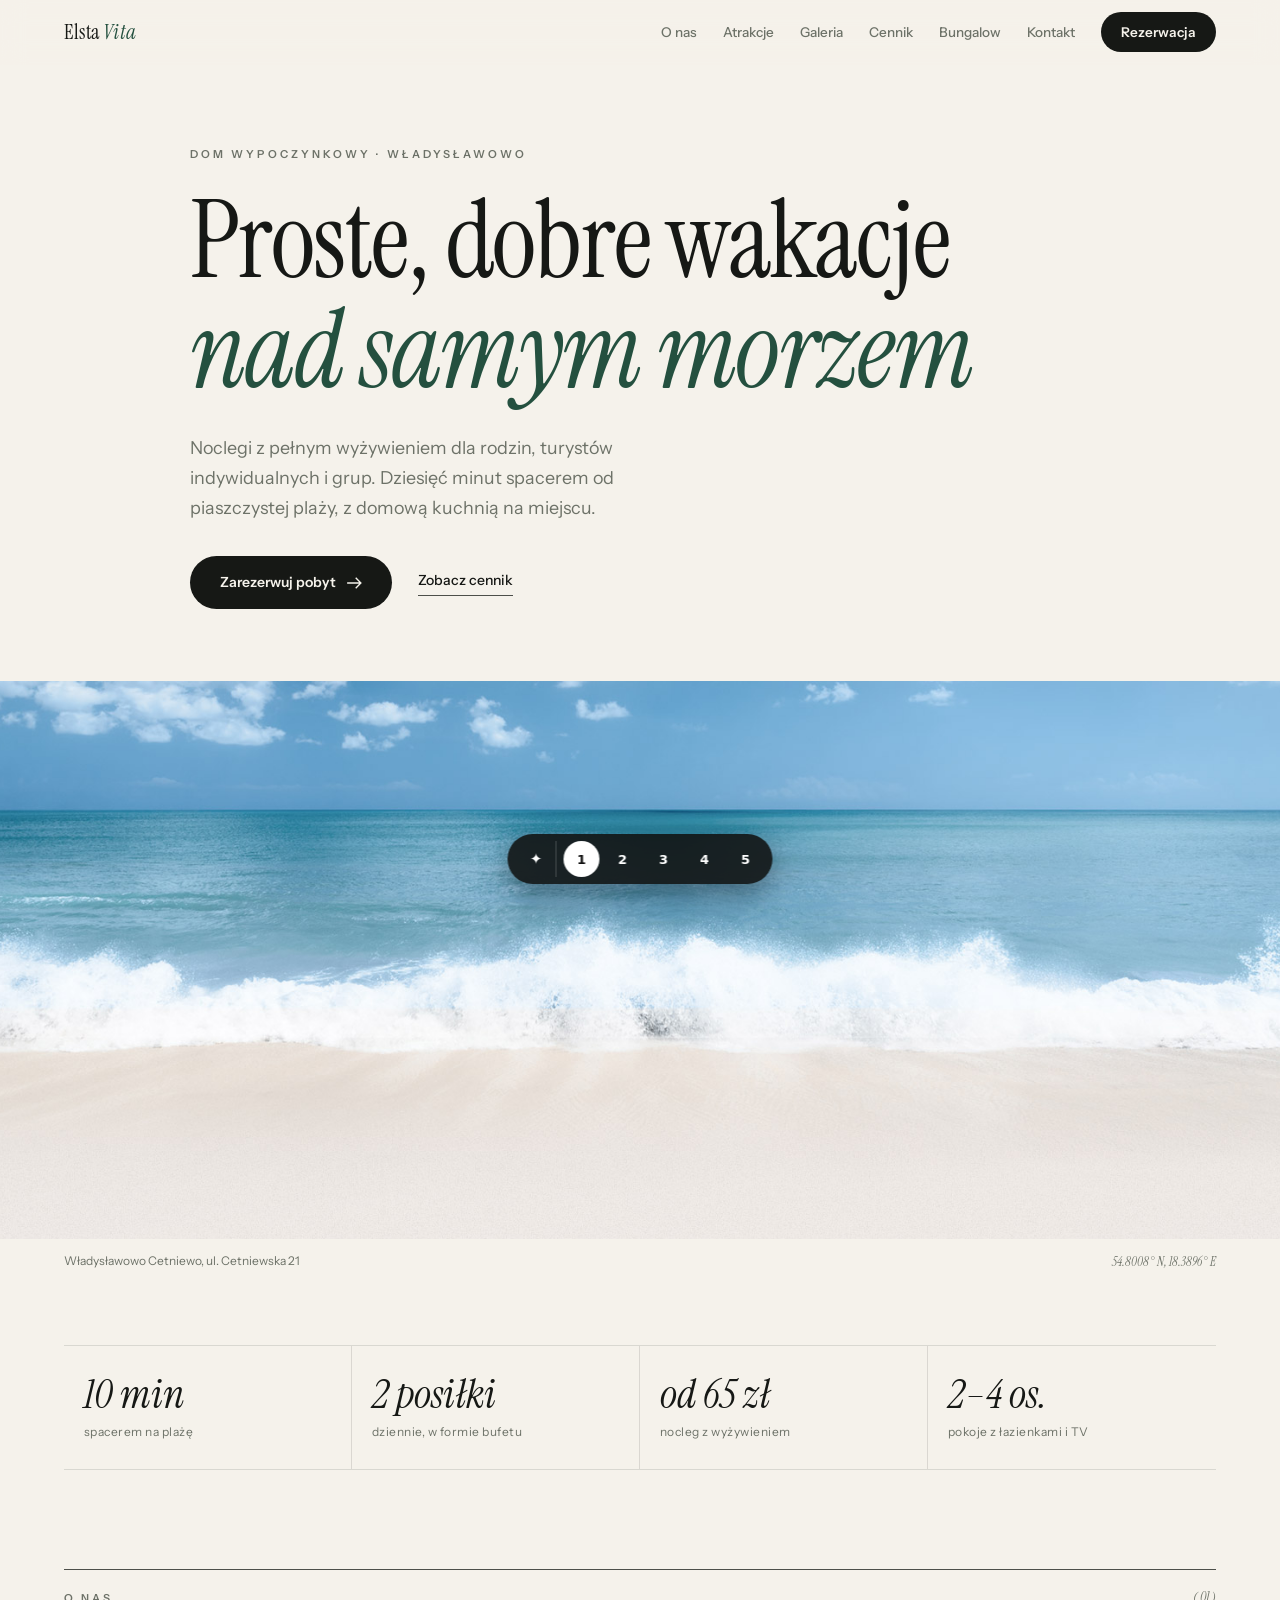
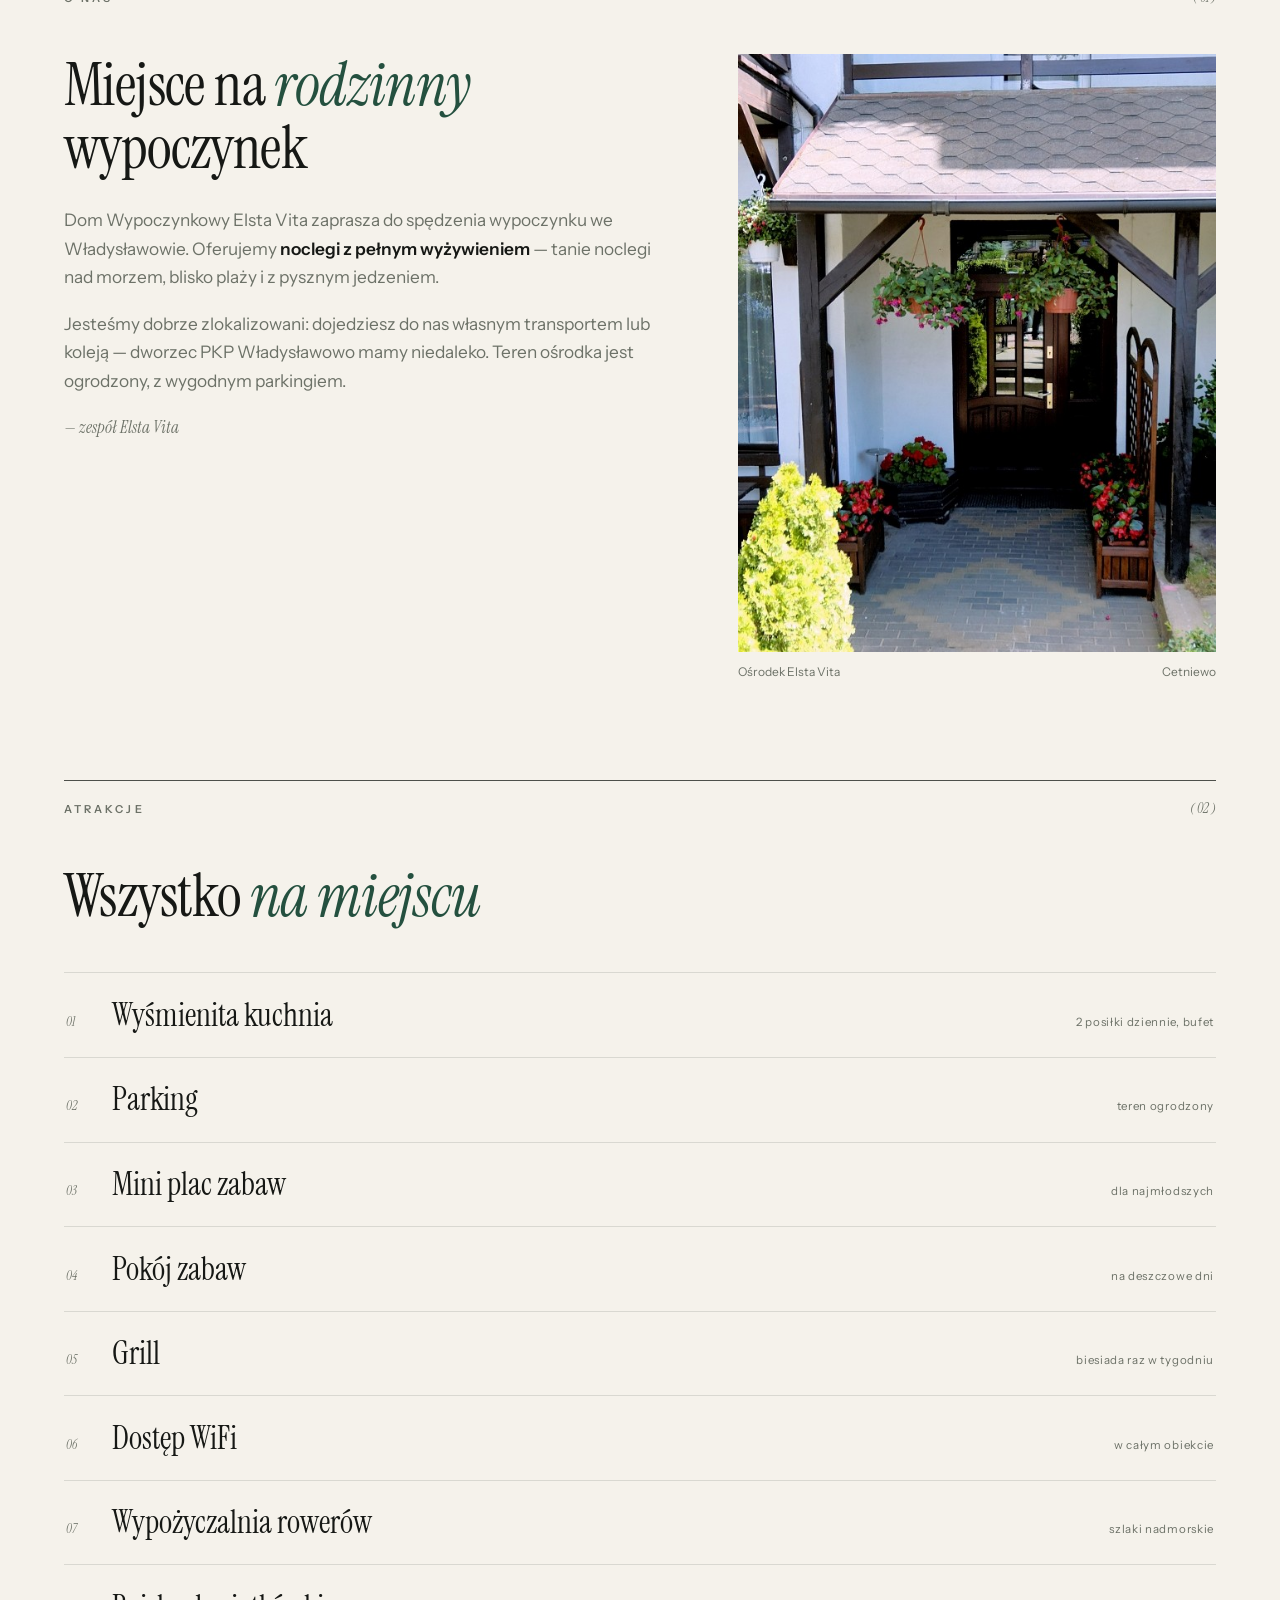
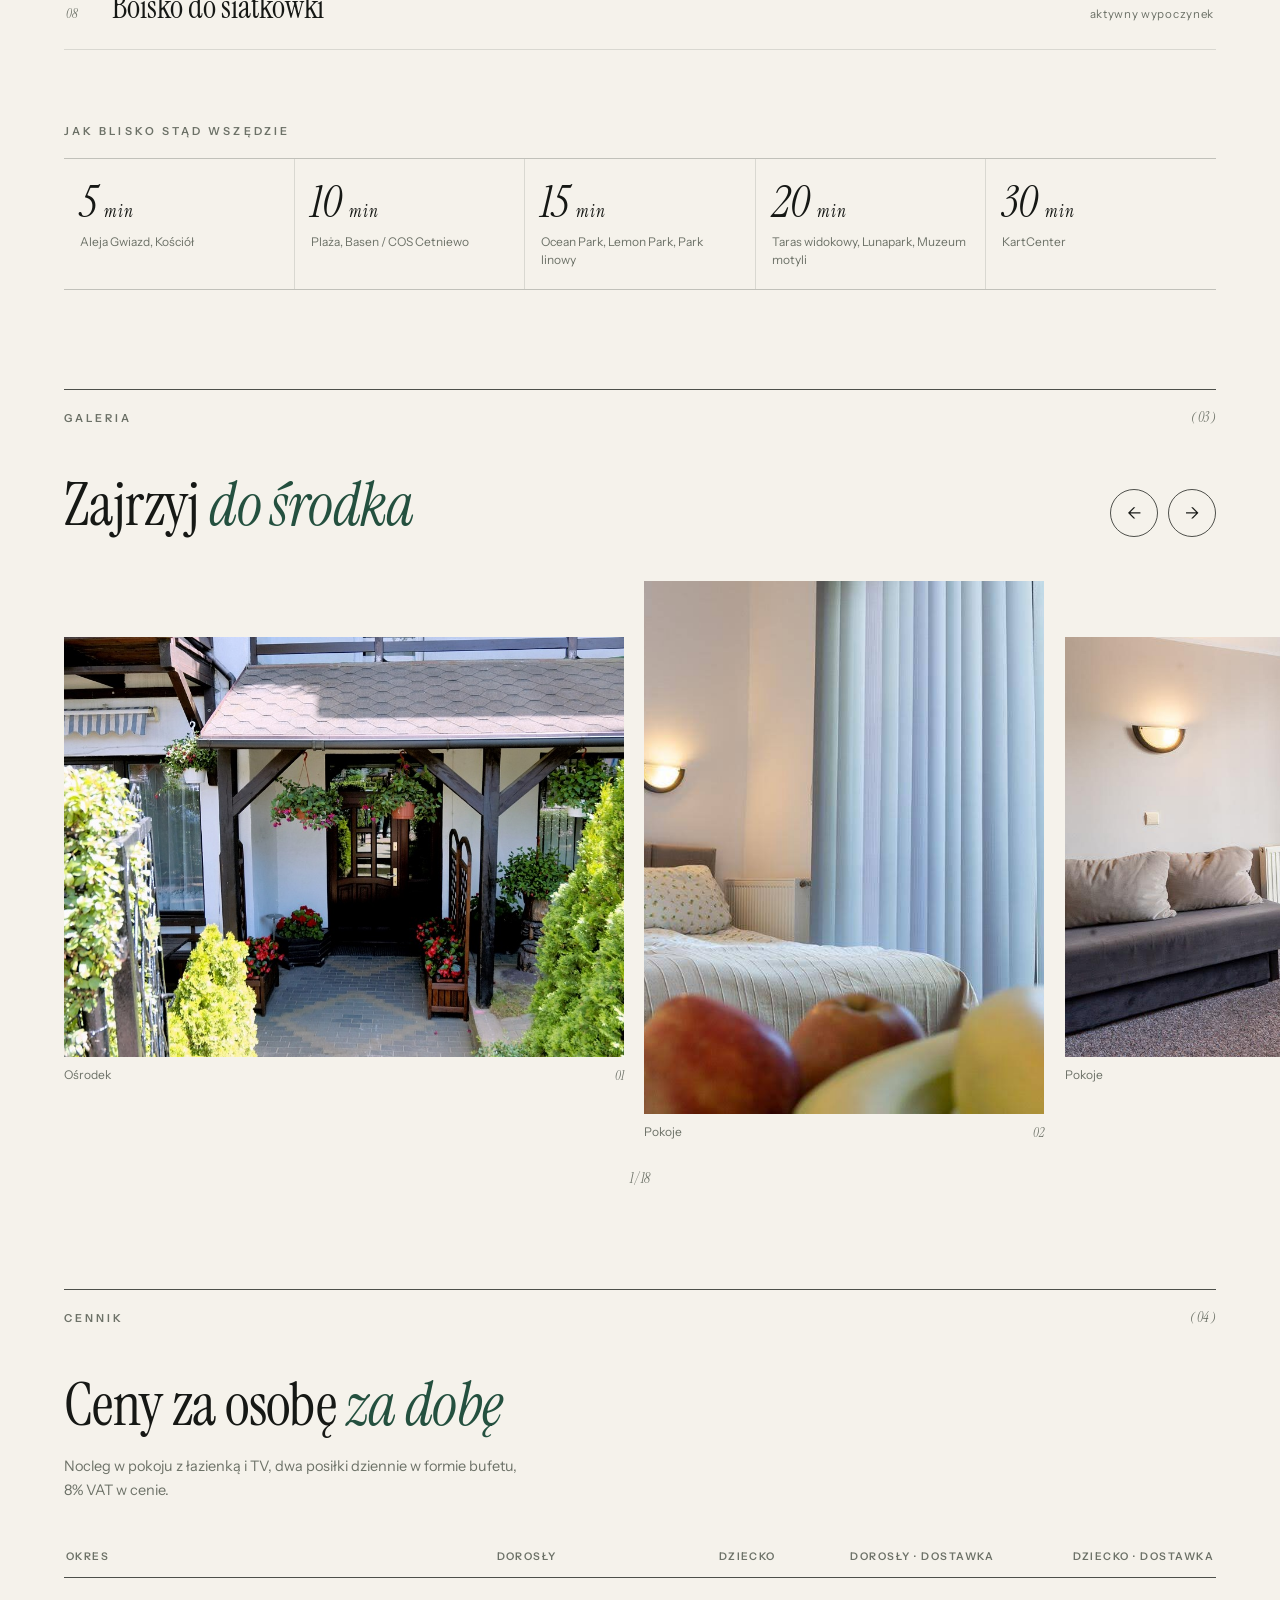
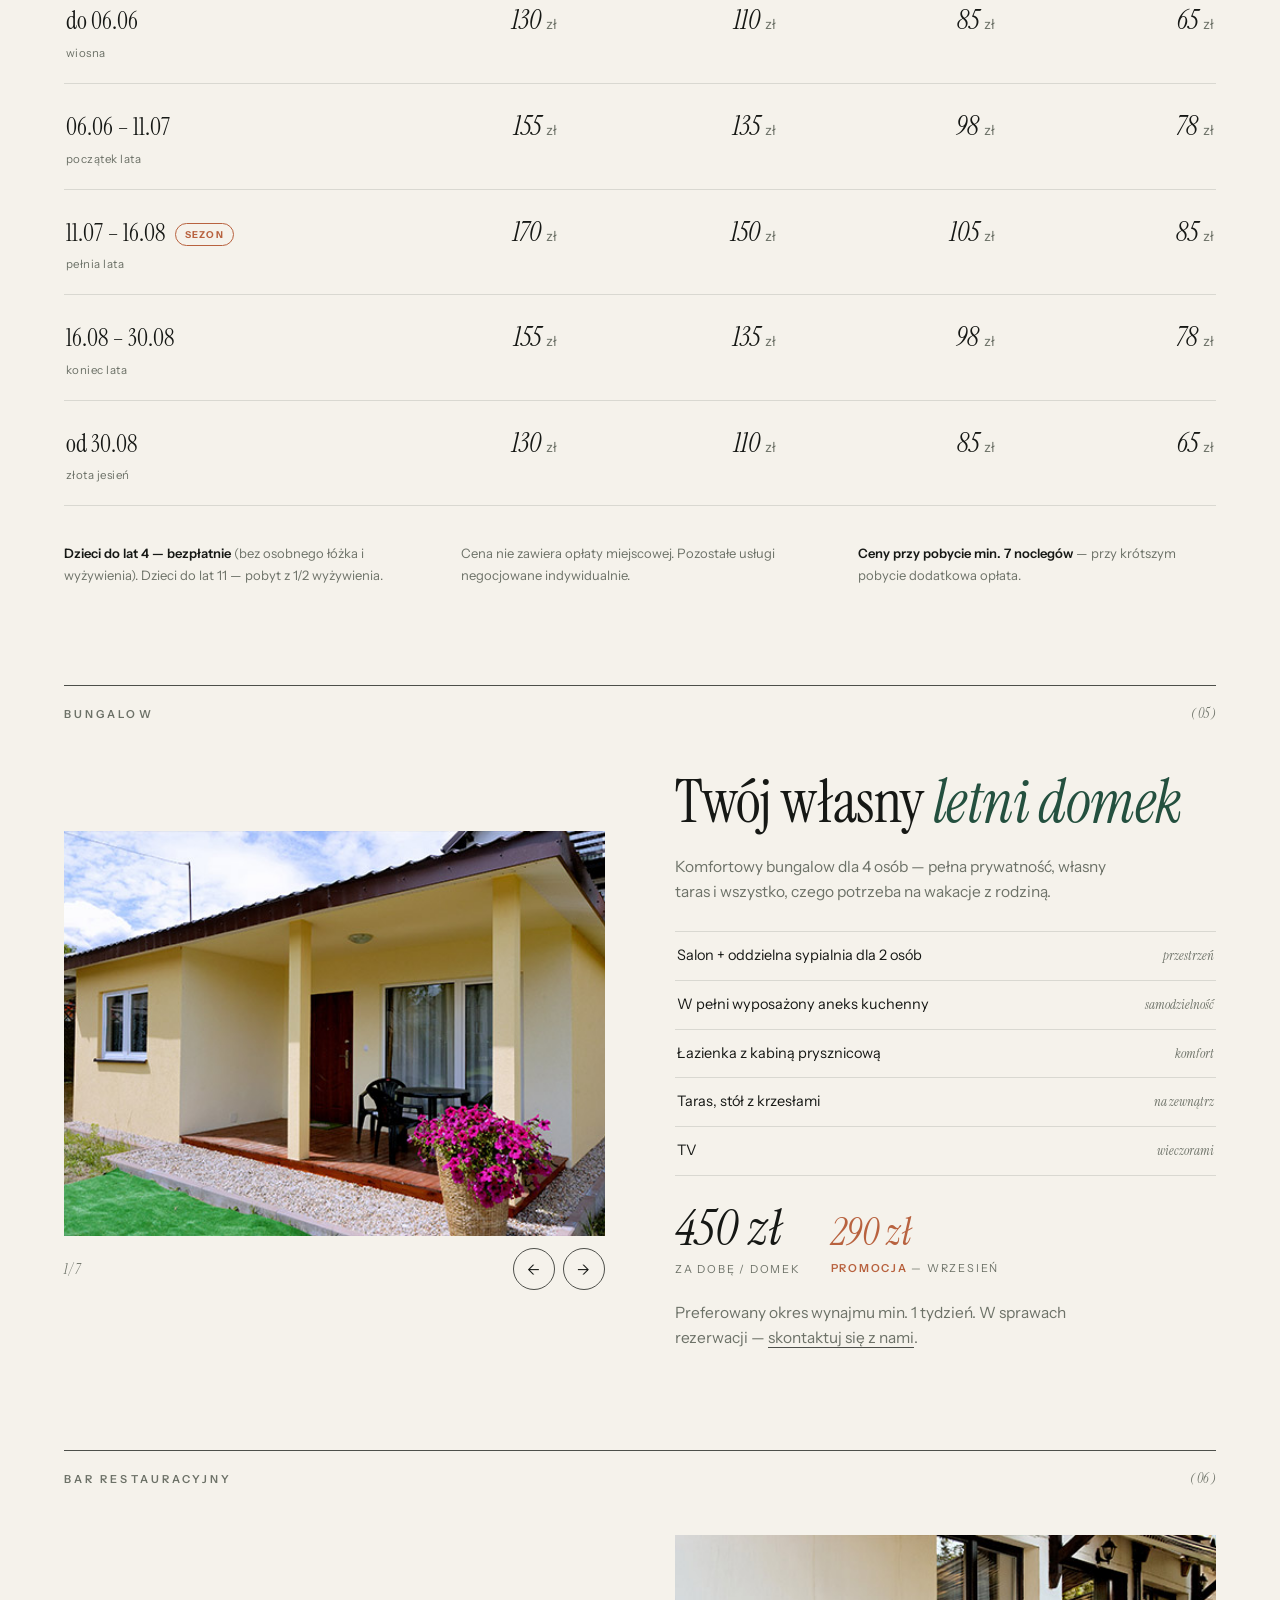
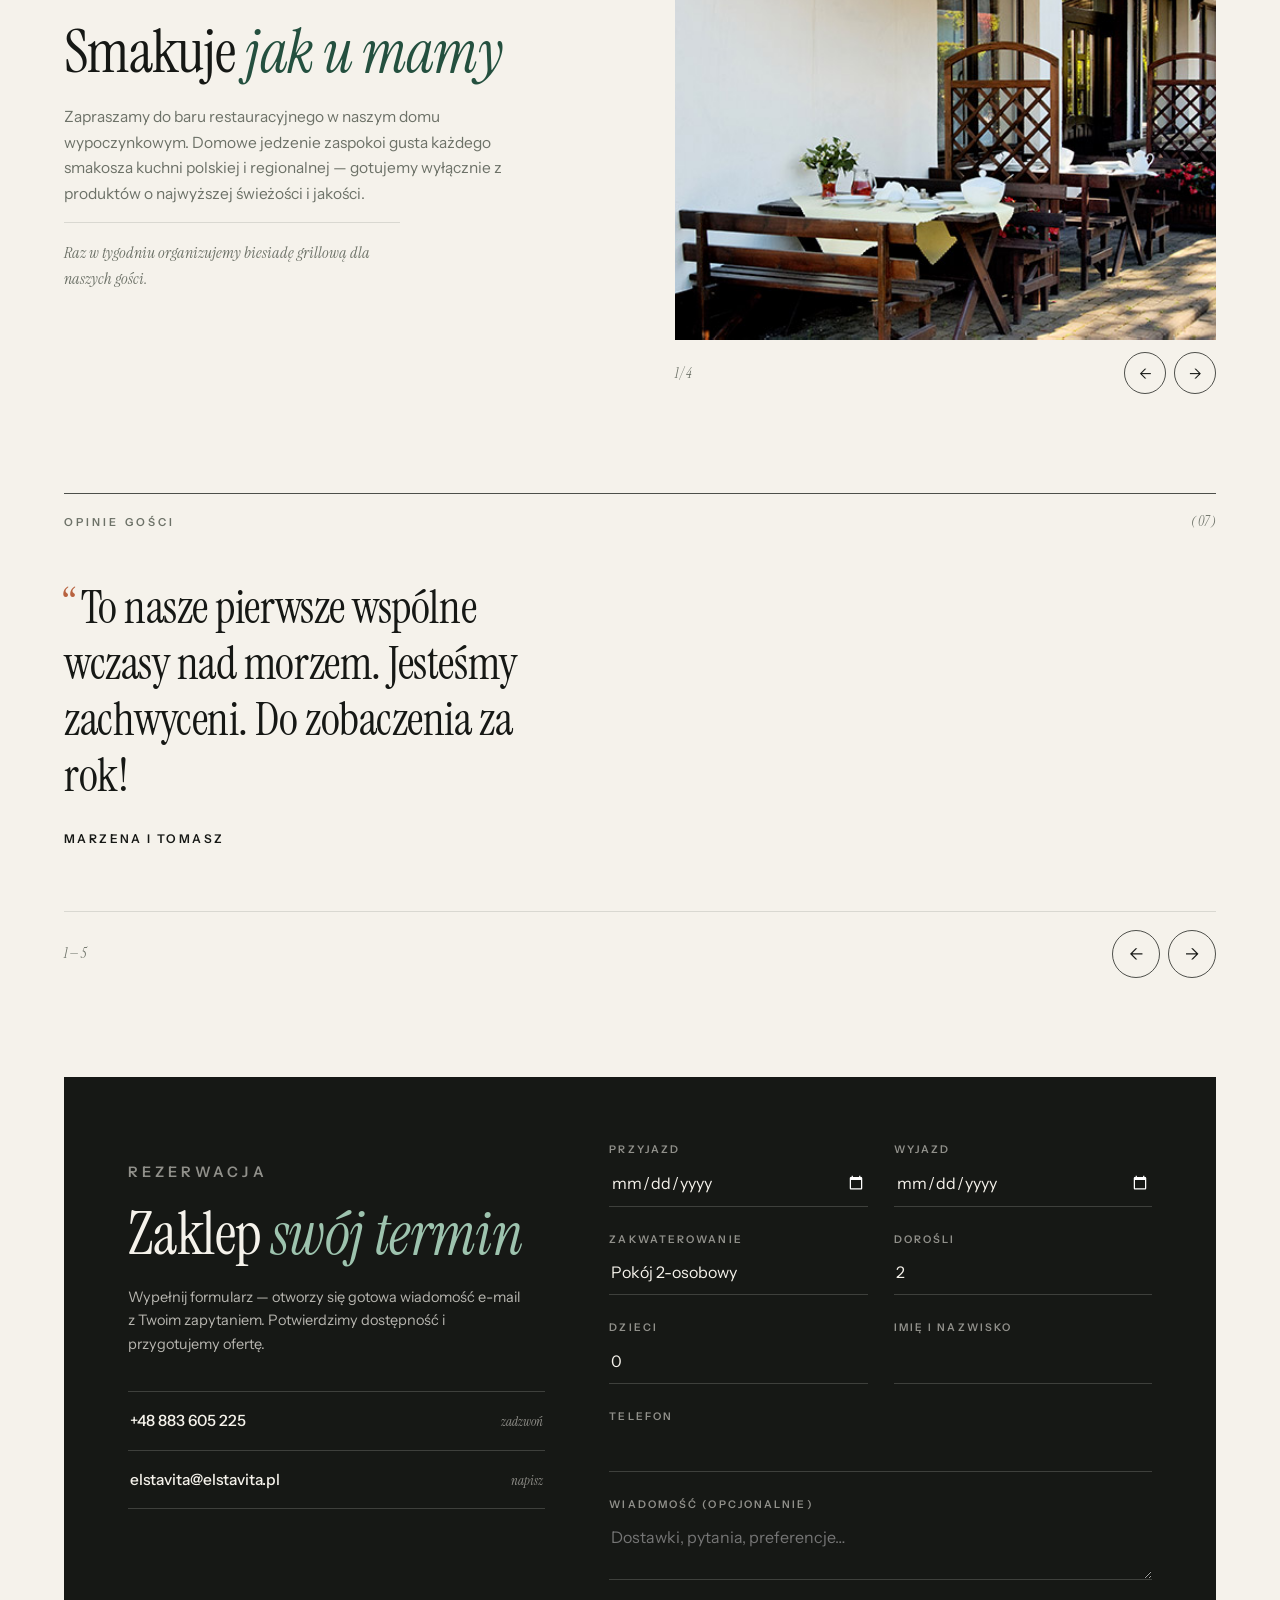
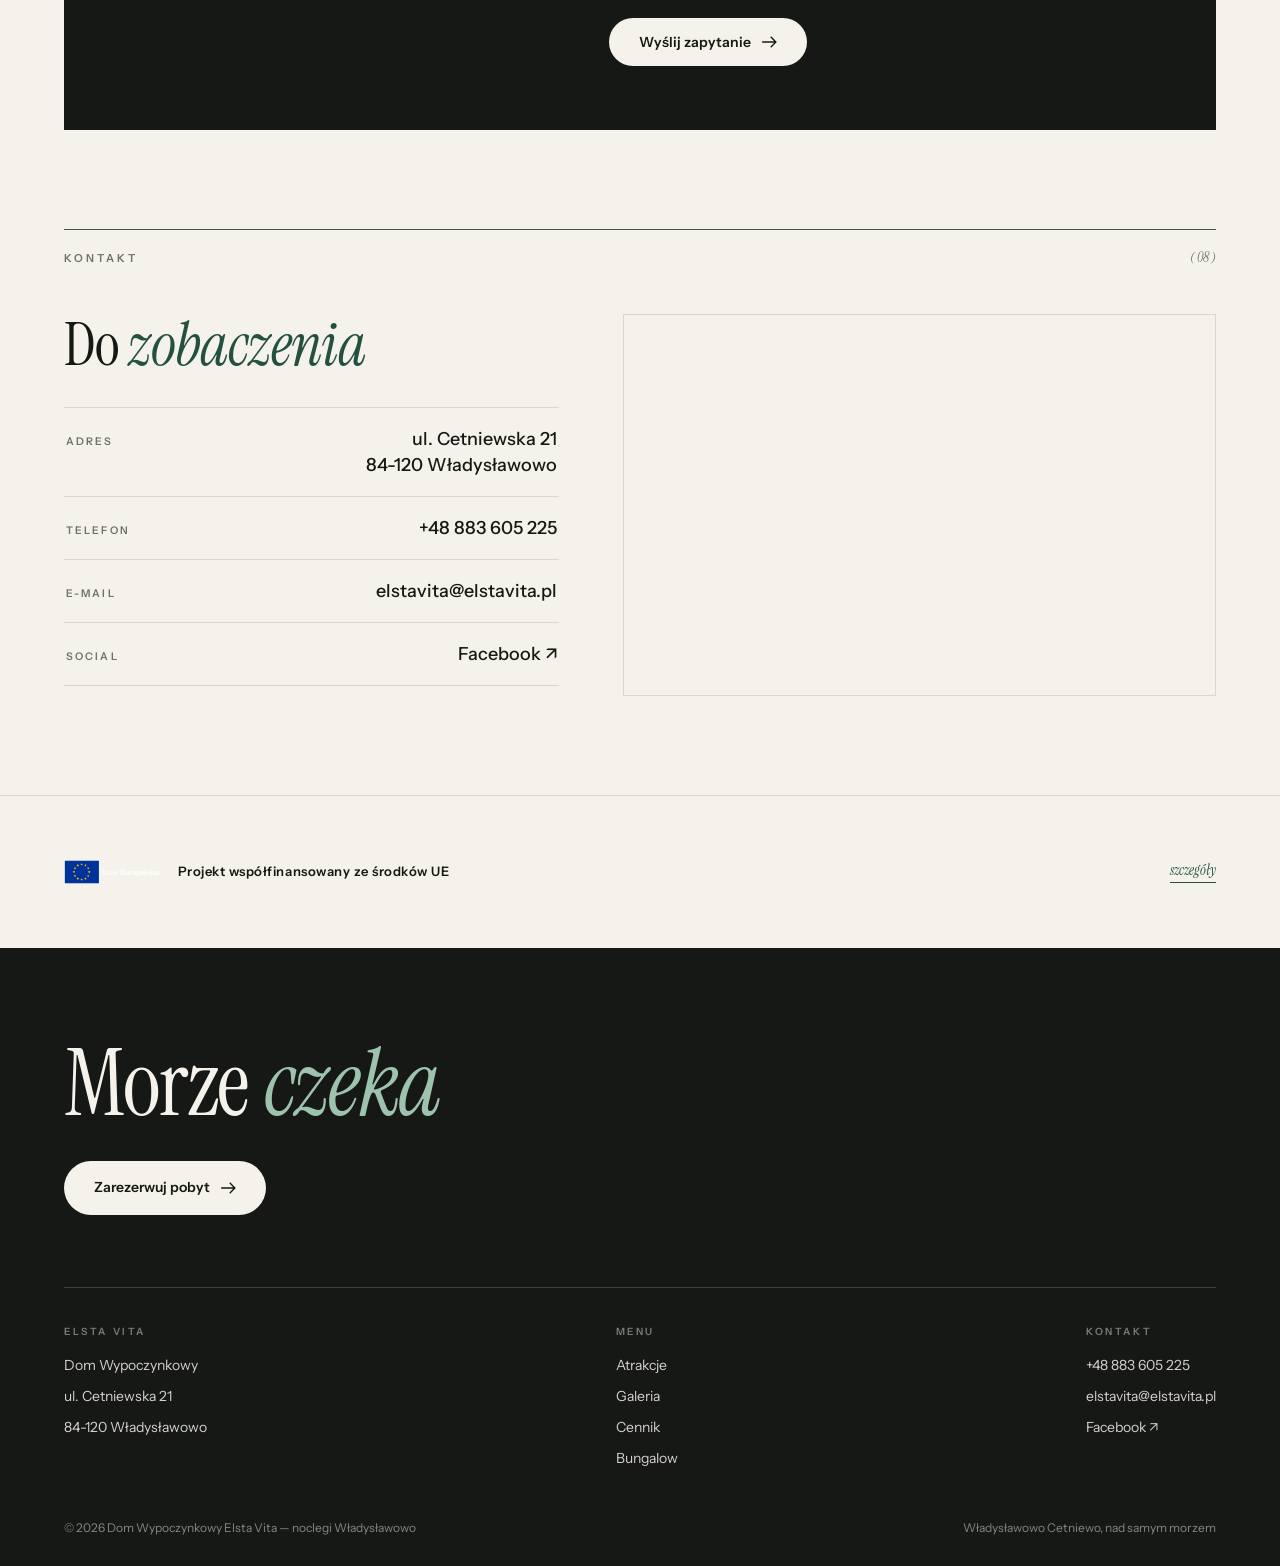
==== w1.html @ e7d68ec0 "5 wersji designu do wyboru dla klienta + strona wyboru + przelacznik wersji Co-Authored-By: Claude F" ====
<!doctype html>
<html lang="pl">
<head>
  <meta charset="UTF-8">
  <meta name="viewport" content="width=device-width, initial-scale=1.0">
  <title>Elsta Vita — Dom Wypoczynkowy | Noclegi Władysławowo</title>
  <meta name="description" content="Dom Wypoczynkowy Elsta Vita we Władysławowie. Noclegi z pełnym wyżywieniem nad morzem — 10 minut od plaży, domowa kuchnia, wczasy rodzinne.">
  <meta property="og:title" content="Elsta Vita — Dom Wypoczynkowy | Władysławowo">
  <meta property="og:description" content="Noclegi z pełnym wyżywieniem nad samym morzem. Władysławowo, ul. Cetniewska 21.">
  <meta property="og:type" content="website">
  <link rel="icon" type="image/png" href="images/misc/logo.png">
  <link rel="preconnect" href="https://fonts.googleapis.com">
  <link rel="preconnect" href="https://fonts.gstatic.com" crossorigin>
  <link href="https://fonts.googleapis.com/css2?family=Instrument+Sans:wght@400;500;600&family=Instrument+Serif:ital@0;1&display=swap" rel="stylesheet">
  <link rel="stylesheet" href="assets/css/style.css">
</head>
<body>

  <!-- Header -->
  <header id="site-header">
    <div class="wrap bar">
      <a href="#start" class="logo">Elsta <em>Vita</em></a>
      <nav>
        <a href="#onas">O nas</a>
        <a href="#atrakcje">Atrakcje</a>
        <a href="#galeria">Galeria</a>
        <a href="#cennik">Cennik</a>
        <a href="#bungalow">Bungalow</a>
        <a href="#kontakt">Kontakt</a>
        <a href="#rezerwacja" class="cta">Rezerwacja</a>
      </nav>
      <button id="burger" aria-label="Menu"><i></i><i></i></button>
    </div>
  </header>

  <!-- Menu mobilne -->
  <div id="mobile-menu">
    <a href="#onas">O nas <span>01</span></a>
    <a href="#atrakcje">Atrakcje <span>02</span></a>
    <a href="#galeria">Galeria <span>03</span></a>
    <a href="#cennik">Cennik <span>04</span></a>
    <a href="#bungalow">Bungalow <span>05</span></a>
    <a href="#opinie">Opinie <span>06</span></a>
    <a href="#rezerwacja">Rezerwacja <span>07</span></a>
    <a href="#kontakt">Kontakt <span>08</span></a>
    <div class="mm-contact">
      <a href="tel:+48883605225">+48 883 605 225</a>
      <a href="mailto:elstavita@elstavita.pl">elstavita@elstavita.pl</a>
      <span>ul. Cetniewska 21, 84-120 Władysławowo</span>
    </div>
  </div>

  <!-- ============ START ============ -->
  <section id="start">
    <div class="wrap hero-text">
      <p class="eyebrow rv">Dom wypoczynkowy · Władysławowo</p>
      <h1 class="t-display rv">Proste, dobre wakacje <em>nad samym morzem</em></h1>
      <p class="hero-lede rv">Noclegi z pełnym wyżywieniem dla rodzin, turystów indywidualnych i grup. Dziesięć minut spacerem od piaszczystej plaży, z domową kuchnią na miejscu.</p>
      <div class="hero-links rv">
        <a href="#rezerwacja" class="btn-pill">Zarezerwuj pobyt
          <svg width="16" height="12" viewBox="0 0 18 14" fill="none" stroke="currentColor" stroke-width="1.6"><path d="M1 7h15M11 1l6 6-6 6"/></svg>
        </a>
        <a href="#cennik" class="link-under">Zobacz cennik</a>
      </div>
    </div>

    <div class="hero-media">
      <div class="ph"><img src="images/misc/background.jpg" alt="Plaża we Władysławowie" fetchpriority="high"></div>
      <div class="wrap caption" style="padding-inline: 0;">
        <span>Władysławowo Cetniewo, ul. Cetniewska 21</span>
        <i>54.8008° N, 18.3896° E</i>
      </div>
    </div>

    <div class="wrap">
      <div class="facts rv">
        <div><b>10 min</b><span>spacerem na plażę</span></div>
        <div><b>2 posiłki</b><span>dziennie, w formie bufetu</span></div>
        <div><b>od 65 zł</b><span>nocleg z wyżywieniem</span></div>
        <div><b>2–4 os.</b><span>pokoje z łazienkami i TV</span></div>
      </div>
    </div>
  </section>

  <!-- ============ O NAS ============ -->
  <section id="onas">
    <div class="wrap">
      <div class="sec-head rv"><span class="eyebrow">O nas</span><span class="no">( 01 )</span></div>
      <div class="grid">
        <div>
          <h2 class="t-section rv">Miejsce na <em>rodzinny</em> wypoczynek</h2>
          <div class="copy rv">
            <p>Dom Wypoczynkowy Elsta Vita zaprasza do spędzenia wypoczynku we Władysławowie. Oferujemy <b>noclegi z pełnym wyżywieniem</b> — tanie noclegi nad morzem, blisko plaży i z pysznym jedzeniem.</p>
            <p>Jesteśmy dobrze zlokalizowani: dojedziesz do nas własnym transportem lub koleją — dworzec PKP Władysławowo mamy niedaleko. Teren ośrodka jest ogrodzony, z wygodnym parkingiem.</p>
            <p class="sig">— zespół Elsta Vita</p>
          </div>
        </div>
        <div class="rv">
          <div class="ph"><img src="images/gallery/DSC_5331_DxO-1280x720.jpg" alt="Dom Wypoczynkowy Elsta Vita — budynek i teren" loading="lazy"></div>
          <div class="ph-cap"><span>Ośrodek Elsta Vita</span><span>Cetniewo</span></div>
        </div>
      </div>
    </div>
  </section>

  <!-- ============ ATRAKCJE ============ -->
  <section id="atrakcje">
    <div class="wrap">
      <div class="sec-head rv"><span class="eyebrow">Atrakcje</span><span class="no">( 02 )</span></div>
      <h2 class="t-section rv" style="margin-bottom: clamp(28px, 5vh, 44px);">Wszystko <em>na miejscu</em></h2>

      <div class="am-list rv">
        <div class="am-row"><span class="idx">01</span><span class="nm">Wyśmienita kuchnia</span><span class="tag">2 posiłki dziennie, bufet</span></div>
        <div class="am-row"><span class="idx">02</span><span class="nm">Parking</span><span class="tag">teren ogrodzony</span></div>
        <div class="am-row"><span class="idx">03</span><span class="nm">Mini plac zabaw</span><span class="tag">dla najmłodszych</span></div>
        <div class="am-row"><span class="idx">04</span><span class="nm">Pokój zabaw</span><span class="tag">na deszczowe dni</span></div>
        <div class="am-row"><span class="idx">05</span><span class="nm">Grill</span><span class="tag">biesiada raz w tygodniu</span></div>
        <div class="am-row"><span class="idx">06</span><span class="nm">Dostęp WiFi</span><span class="tag">w całym obiekcie</span></div>
        <div class="am-row"><span class="idx">07</span><span class="nm">Wypożyczalnia rowerów</span><span class="tag">szlaki nadmorskie</span></div>
        <div class="am-row"><span class="idx">08</span><span class="nm">Boisko do siatkówki</span><span class="tag">aktywny wypoczynek</span></div>
      </div>

      <p class="atuty-head rv">Jak blisko stąd wszędzie</p>
      <div class="atuty rv">
        <div><b>5 <i>min</i></b><span>Aleja Gwiazd, Kościół</span></div>
        <div><b>10 <i>min</i></b><span>Plaża, Basen / COS Cetniewo</span></div>
        <div><b>15 <i>min</i></b><span>Ocean Park, Lemon Park, Park linowy</span></div>
        <div><b>20 <i>min</i></b><span>Taras widokowy, Lunapark, Muzeum motyli</span></div>
        <div><b>30 <i>min</i></b><span>KartCenter</span></div>
      </div>
    </div>
  </section>

  <!-- ============ GALERIA ============ -->
  <section id="galeria">
    <div class="wrap">
      <div class="sec-head rv"><span class="eyebrow">Galeria</span><span class="no">( 03 )</span></div>
      <div class="g-top rv">
        <h2 class="t-section">Zajrzyj <em>do środka</em></h2>
        <div class="g-arrows">
          <button class="g-prev" aria-label="Poprzednie zdjęcia">←</button>
          <button class="g-next" aria-label="Następne zdjęcia">→</button>
        </div>
      </div>
    </div>

    <div class="g-strip rv">
      <button class="g-item" data-title="Dom Wczasowy Elsta Vita" data-desc="Teren pensjonatu jest ogrodzony z możliwością dogodnego zaparkowania samochodu.">
        <span class="ph"><img src="images/gallery/DSC_5331_DxO-1280x720.jpg" alt="Dom Wczasowy Elsta Vita" loading="lazy"></span>
        <span class="g-cap"><span>Ośrodek</span><i>01</i></span>
      </button>
      <button class="g-item portrait" data-title="Pokoje" data-desc="Pokoje 2, 3 i 4-osobowe z możliwością dostawek. Każdy z łazienką i kabiną prysznicową. TV bezpłatnie.">
        <span class="ph"><img src="images/gallery/109-5-1224x720.jpg" alt="Pokój" loading="lazy"></span>
        <span class="g-cap"><span>Pokoje</span><i>02</i></span>
      </button>
      <button class="g-item" data-title="Pokoje" data-desc="Pokoje 2, 3 i 4-osobowe z możliwością dostawek.">
        <span class="ph"><img src="images/gallery/Wladek1-47-1224x720.jpg" alt="Pokój" loading="lazy"></span>
        <span class="g-cap"><span>Pokoje</span><i>03</i></span>
      </button>
      <button class="g-item portrait" data-title="Pokój na poddaszu" data-desc="Klimatyczne pokoje na poddaszu z pełnym wyposażeniem.">
        <span class="ph"><img src="images/gallery/210-4-1224x720.jpg" alt="Pokój na poddaszu" loading="lazy"></span>
        <span class="g-cap"><span>Poddasze</span><i>04</i></span>
      </button>
      <button class="g-item" data-title="Pokój na poddaszu" data-desc="Każdy pokój wyposażony w łazienkę z kabiną prysznicową.">
        <span class="ph"><img src="images/gallery/302-3-1280x720.jpg" alt="Pokój na poddaszu" loading="lazy"></span>
        <span class="g-cap"><span>Poddasze</span><i>05</i></span>
      </button>
      <button class="g-item portrait" data-title="Pokoje" data-desc="Pokoje 2 i 3-osobowe z możliwością dostawek.">
        <span class="ph"><img src="images/gallery/101-1-1269x720.jpg" alt="Pokój" loading="lazy"></span>
        <span class="g-cap"><span>Pokoje</span><i>06</i></span>
      </button>
      <button class="g-item" data-title="Pokoje" data-desc="TV dla gości bezpłatnie.">
        <span class="ph"><img src="images/gallery/113-2-1224x720.jpg" alt="Pokój" loading="lazy"></span>
        <span class="g-cap"><span>Pokoje</span><i>07</i></span>
      </button>
      <button class="g-item" data-title="Pokoje" data-desc="Pokoje z możliwością dostawek.">
        <span class="ph"><img src="images/gallery/213-3-1224x720.jpg" alt="Pokój" loading="lazy"></span>
        <span class="g-cap"><span>Pokoje</span><i>08</i></span>
      </button>
      <button class="g-item portrait" data-title="Pokoje" data-desc="">
        <span class="ph"><img src="images/gallery/106-6-1224x720.jpg" alt="Pokój" loading="lazy"></span>
        <span class="g-cap"><span>Pokoje</span><i>09</i></span>
      </button>
      <button class="g-item" data-title="Pokoje" data-desc="Każdy pokój z łazienką.">
        <span class="ph"><img src="images/gallery/106-7-1224x720.jpg" alt="Pokój" loading="lazy"></span>
        <span class="g-cap"><span>Pokoje</span><i>10</i></span>
      </button>
      <button class="g-item" data-title="Pokoje" data-desc="Pokoje 2, 3 i 4-osobowe.">
        <span class="ph"><img src="images/gallery/104-3-1224x720.jpg" alt="Pokój" loading="lazy"></span>
        <span class="g-cap"><span>Pokoje</span><i>11</i></span>
      </button>
      <button class="g-item" data-title="Jadalnia" data-desc="Dwa posiłki dziennie w formie bufetu.">
        <span class="ph"><img src="images/gallery/Jad-5-1224x720.jpg" alt="Jadalnia" loading="lazy"></span>
        <span class="g-cap"><span>Jadalnia</span><i>12</i></span>
      </button>
      <button class="g-item portrait" data-title="Łazienki" data-desc="Każdy pokój wyposażony jest w łazienkę z kabiną prysznicową.">
        <span class="ph"><img src="images/gallery/107-4-816x720.jpg" alt="Łazienka" loading="lazy"></span>
        <span class="g-cap"><span>Łazienki</span><i>13</i></span>
      </button>
      <button class="g-item" data-title="Dom wypoczynkowy Elsta Vita" data-desc="Najlepsze miejsce na nocleg we Władysławowie.">
        <span class="ph"><img src="images/gallery/DSC_5262_DxO-1280x720.jpg" alt="Elsta Vita" loading="lazy"></span>
        <span class="g-cap"><span>Ośrodek</span><i>14</i></span>
      </button>
      <button class="g-item" data-title="Plac zabaw" data-desc="Mini plac zabaw dla dzieci na terenie ośrodka.">
        <span class="ph"><img src="images/gallery/DSC_5334_DxO-1280x720.jpg" alt="Plac zabaw" loading="lazy"></span>
        <span class="g-cap"><span>Dla dzieci</span><i>15</i></span>
      </button>
      <button class="g-item" data-title="Bawialnia" data-desc="Pomieszczenie pełne zabawek. W deszczowe dni organizujemy konkursy dla najmłodszych.">
        <span class="ph"><img src="images/gallery/DSC_5338_DxO-1280x720.jpg" alt="Bawialnia" loading="lazy"></span>
        <span class="g-cap"><span>Dla dzieci</span><i>16</i></span>
      </button>
      <button class="g-item" data-title="Sala gier" data-desc="Stół do ping ponga, piłkarzyki, dart.">
        <span class="ph"><img src="images/gallery/DSC_5343_DxO-1280x720.jpg" alt="Sala gier" loading="lazy"></span>
        <span class="g-cap"><span>Rozrywka</span><i>17</i></span>
      </button>
      <button class="g-item" data-title="Jadalnia" data-desc="">
        <span class="ph"><img src="images/gallery/Jad-3-1280x720.jpg" alt="Jadalnia" loading="lazy"></span>
        <span class="g-cap"><span>Jadalnia</span><i>18</i></span>
      </button>
    </div>
    <p class="g-count">1 / 18</p>
  </section>

  <!-- Lightbox -->
  <div id="lightbox">
    <button class="lb-close" aria-label="Zamknij">✕</button>
    <button class="lb-prev" aria-label="Poprzednie">←</button>
    <img src="" alt="">
    <div class="lb-cap"><h4></h4><p></p></div>
    <button class="lb-next" aria-label="Następne">→</button>
  </div>

  <!-- ============ CENNIK ============ -->
  <section id="cennik">
    <div class="wrap">
      <div class="sec-head rv"><span class="eyebrow">Cennik</span><span class="no">( 04 )</span></div>
      <h2 class="t-section rv" style="margin-bottom: 18px;">Ceny za osobę <em>za dobę</em></h2>
      <p class="c-intro rv">Nocleg w pokoju z łazienką i TV, dwa posiłki dziennie w formie bufetu, 8% VAT w cenie.</p>

      <div class="rv">
        <div class="p-legend">
          <div>Okres</div><div>Dorosły</div><div>Dziecko</div><div>Dorosły · dostawka</div><div>Dziecko · dostawka</div>
        </div>
        <div class="p-row">
          <div class="per">do 06.06<small>wiosna</small></div>
          <div class="val" data-l="Dorosły">130 <span>zł</span></div>
          <div class="val" data-l="Dziecko">110 <span>zł</span></div>
          <div class="val" data-l="Dorosły · dostawka">85 <span>zł</span></div>
          <div class="val" data-l="Dziecko · dostawka">65 <span>zł</span></div>
        </div>
        <div class="p-row">
          <div class="per">06.06 – 11.07<small>początek lata</small></div>
          <div class="val" data-l="Dorosły">155 <span>zł</span></div>
          <div class="val" data-l="Dziecko">135 <span>zł</span></div>
          <div class="val" data-l="Dorosły · dostawka">98 <span>zł</span></div>
          <div class="val" data-l="Dziecko · dostawka">78 <span>zł</span></div>
        </div>
        <div class="p-row">
          <div class="per">11.07 – 16.08<span class="hot">sezon</span><small>pełnia lata</small></div>
          <div class="val" data-l="Dorosły">170 <span>zł</span></div>
          <div class="val" data-l="Dziecko">150 <span>zł</span></div>
          <div class="val" data-l="Dorosły · dostawka">105 <span>zł</span></div>
          <div class="val" data-l="Dziecko · dostawka">85 <span>zł</span></div>
        </div>
        <div class="p-row">
          <div class="per">16.08 – 30.08<small>koniec lata</small></div>
          <div class="val" data-l="Dorosły">155 <span>zł</span></div>
          <div class="val" data-l="Dziecko">135 <span>zł</span></div>
          <div class="val" data-l="Dorosły · dostawka">98 <span>zł</span></div>
          <div class="val" data-l="Dziecko · dostawka">78 <span>zł</span></div>
        </div>
        <div class="p-row">
          <div class="per">od 30.08<small>złota jesień</small></div>
          <div class="val" data-l="Dorosły">130 <span>zł</span></div>
          <div class="val" data-l="Dziecko">110 <span>zł</span></div>
          <div class="val" data-l="Dorosły · dostawka">85 <span>zł</span></div>
          <div class="val" data-l="Dziecko · dostawka">65 <span>zł</span></div>
        </div>
      </div>

      <div class="p-notes rv">
        <div><b>Dzieci do lat 4 — bezpłatnie</b> (bez osobnego łóżka i wyżywienia). Dzieci do lat 11 — pobyt z 1/2 wyżywienia.</div>
        <div>Cena nie zawiera opłaty miejscowej. Pozostałe usługi negocjowane indywidualnie.</div>
        <div><b>Ceny przy pobycie min. 7 noclegów</b> — przy krótszym pobycie dodatkowa opłata.</div>
      </div>
    </div>
  </section>

  <!-- ============ BUNGALOW ============ -->
  <section id="bungalow">
    <div class="wrap">
      <div class="sec-head rv"><span class="eyebrow">Bungalow</span><span class="no">( 05 )</span></div>
      <div class="b-grid">
        <div class="slider rv">
          <div class="frame">
            <img src="images/bungalow/01.jpg" alt="Bungalow — widok zewnętrzny" class="on">
            <img src="images/bungalow/02.jpg" alt="Bungalow" loading="lazy">
            <img src="images/bungalow/03.jpg" alt="Bungalow — wnętrze" loading="lazy">
            <img src="images/bungalow/04.jpg" alt="Bungalow — wnętrze" loading="lazy">
            <img src="images/bungalow/05.jpg" alt="Bungalow — wnętrze" loading="lazy">
            <img src="images/bungalow/06.jpg" alt="Bungalow — wnętrze" loading="lazy">
            <img src="images/bungalow/07.jpg" alt="Bungalow — taras" loading="lazy">
          </div>
          <div class="s-bar">
            <span class="s-count">1 / 7</span>
            <div class="s-nav">
              <button class="ctrl-btn s-prev" aria-label="Poprzednie">←</button>
              <button class="ctrl-btn s-next" aria-label="Następne">→</button>
            </div>
          </div>
        </div>

        <div class="b-copy">
          <h2 class="t-section rv">Twój własny <em>letni domek</em></h2>
          <p class="rv">Komfortowy bungalow dla 4 osób — pełna prywatność, własny taras i wszystko, czego potrzeba na wakacje z rodziną.</p>
          <ul class="b-feats rv">
            <li>Salon + oddzielna sypialnia dla 2 osób <i>przestrzeń</i></li>
            <li>W pełni wyposażony aneks kuchenny <i>samodzielność</i></li>
            <li>Łazienka z kabiną prysznicową <i>komfort</i></li>
            <li>Taras, stół z krzesłami <i>na zewnątrz</i></li>
            <li>TV <i>wieczorami</i></li>
          </ul>
          <div class="b-price rv">
            <div class="p1"><b>450 zł</b><span>za dobę / domek</span></div>
            <div class="p2"><b>290 zł</b><span><em>Promocja</em> — wrzesień</span></div>
          </div>
          <p class="b-note rv">Preferowany okres wynajmu min. 1 tydzień. W sprawach rezerwacji — <a href="#kontakt">skontaktuj się z nami</a>.</p>
        </div>
      </div>
    </div>
  </section>

  <!-- ============ BAR ============ -->
  <section id="bar">
    <div class="wrap">
      <div class="sec-head rv"><span class="eyebrow">Bar restauracyjny</span><span class="no">( 06 )</span></div>
      <div class="b-grid">
        <div class="b-copy">
          <h2 class="t-section rv" style="margin-bottom: 20px;">Smakuje <em>jak u mamy</em></h2>
          <p class="rv">Zapraszamy do baru restauracyjnego w naszym domu wypoczynkowym. Domowe jedzenie zaspokoi gusta każdego smakosza kuchni polskiej i regionalnej — gotujemy wyłącznie z produktów o najwyższej świeżości i jakości.</p>
          <p class="grill-note rv">Raz w tygodniu organizujemy biesiadę grillową dla naszych gości.</p>
        </div>

        <div class="slider rv">
          <div class="frame">
            <img src="images/bar/01.jpg" alt="Bar restauracyjny" class="on">
            <img src="images/bar/02.jpg" alt="Bar restauracyjny — sala" loading="lazy">
            <img src="images/bar/03.jpg" alt="Bar restauracyjny" loading="lazy">
            <img src="images/bar/04.jpg" alt="Bar restauracyjny" loading="lazy">
          </div>
          <div class="s-bar">
            <span class="s-count">1 / 4</span>
            <div class="s-nav">
              <button class="ctrl-btn s-prev" aria-label="Poprzednie">←</button>
              <button class="ctrl-btn s-next" aria-label="Następne">→</button>
            </div>
          </div>
        </div>
      </div>
    </div>
  </section>

  <!-- ============ OPINIE ============ -->
  <section id="opinie">
    <div class="wrap">
      <div class="sec-head rv"><span class="eyebrow">Opinie gości</span><span class="no">( 07 )</span></div>
      <div class="q-stage rv">
        <div class="quote on">
          <blockquote>To nasze pierwsze wspólne wczasy nad morzem. Jesteśmy zachwyceni. Do zobaczenia za rok!</blockquote>
          <p class="who">Marzena i Tomasz</p>
        </div>
        <div class="quote">
          <blockquote>Piękna pogoda, wyjątkowo ciepłe morze i znakomity pensjonat. Czego więcej trzeba na udane wczasy rodzinne?</blockquote>
          <p class="who">Kwiatkowscy <i>lipiec 2014</i></p>
        </div>
        <div class="quote">
          <blockquote>Jedzenie i warunki wypoczynku bardzo dobre. Jeśli pogoda dopisze, w tym roku również do Was zawitamy.</blockquote>
          <p class="who">Włodek <i>Bytom</i></p>
        </div>
        <div class="quote">
          <blockquote>Dobra lokalizacja — śmiało można odpocząć od samochodu. Wszędzie blisko. Wypoczynek w rozsądnych pieniądzach.</blockquote>
          <p class="who">Marysia i Jacek <i>Warszawa</i></p>
        </div>
        <div class="quote">
          <blockquote>Spędziliśmy tu dwa tygodnie. Warunki dobre, jedzenie dobre. Śmiało polecamy wszystkim.</blockquote>
          <p class="who">Patrycja i Piotr <i>Białystok</i></p>
        </div>
      </div>
      <div class="q-bar rv">
        <span class="q-idx">1 — 5</span>
        <div class="q-nav">
          <button class="ctrl-btn q-prev" aria-label="Poprzednia opinia">←</button>
          <button class="ctrl-btn q-next" aria-label="Następna opinia">→</button>
        </div>
      </div>
    </div>
  </section>

  <!-- ============ REZERWACJA ============ -->
  <section id="rezerwacja">
    <div class="wrap">
      <div class="r-card rv">
        <div class="r-grid">
          <div class="r-side">
            <p class="eyebrow" style="color: inherit; opacity: 0.55; margin-bottom: 18px;">Rezerwacja</p>
            <h2 class="t-section">Zaklep <em>swój termin</em></h2>
            <p>Wypełnij formularz — otworzy się gotowa wiadomość e-mail z Twoim zapytaniem. Potwierdzimy dostępność i przygotujemy ofertę.</p>
            <div class="r-alt">
              <a href="tel:+48883605225">+48 883 605 225 <span>zadzwoń</span></a>
              <a href="mailto:elstavita@elstavita.pl">elstavita@elstavita.pl <span>napisz</span></a>
            </div>
          </div>

          <form id="booking-form">
            <div class="fld"><label for="arrival">Przyjazd</label><input type="date" id="arrival" name="arrival" required></div>
            <div class="fld"><label for="departure">Wyjazd</label><input type="date" id="departure" name="departure" required></div>
            <div class="fld">
              <label for="room">Zakwaterowanie</label>
              <select id="room" name="room">
                <option>Pokój 2-osobowy</option>
                <option>Pokój 3-osobowy</option>
                <option>Pokój 4-osobowy</option>
                <option>Bungalow (4 osoby)</option>
              </select>
            </div>
            <div class="fld">
              <label for="adults">Dorośli</label>
              <select id="adults" name="adults"><option>1</option><option selected>2</option><option>3</option><option>4</option><option>5+</option></select>
            </div>
            <div class="fld">
              <label for="children">Dzieci</label>
              <select id="children" name="children"><option selected>0</option><option>1</option><option>2</option><option>3</option><option>4+</option></select>
            </div>
            <div class="fld"><label for="b-name">Imię i nazwisko</label><input type="text" id="b-name" name="name" required autocomplete="name"></div>
            <div class="fld full"><label for="b-phone">Telefon</label><input type="tel" id="b-phone" name="phone" required autocomplete="tel"></div>
            <div class="fld full"><label for="b-msg">Wiadomość (opcjonalnie)</label><textarea id="b-msg" name="message" rows="2" placeholder="Dostawki, pytania, preferencje…"></textarea></div>
            <div class="submit-row">
              <button type="submit" class="btn-pill">Wyślij zapytanie
                <svg width="16" height="12" viewBox="0 0 18 14" fill="none" stroke="currentColor" stroke-width="1.6"><path d="M1 7h15M11 1l6 6-6 6"/></svg>
              </button>
            </div>
          </form>
        </div>
      </div>
    </div>
  </section>

  <!-- ============ KONTAKT ============ -->
  <section id="kontakt">
    <div class="wrap">
      <div class="sec-head rv"><span class="eyebrow">Kontakt</span><span class="no">( 08 )</span></div>
      <div class="k-grid">
        <div>
          <h2 class="t-section rv">Do <em>zobaczenia</em></h2>
          <div class="k-list rv">
            <div><span class="lbl">Adres</span><span class="val">ul. Cetniewska 21<br>84-120 Władysławowo</span></div>
            <a href="tel:+48883605225"><span class="lbl">Telefon</span><span class="val">+48 883 605 225</span></a>
            <a href="mailto:elstavita@elstavita.pl"><span class="lbl">E-mail</span><span class="val">elstavita@elstavita.pl</span></a>
            <a href="https://www.facebook.com/dwelstavita" target="_blank" rel="noopener"><span class="lbl">Social</span><span class="val">Facebook ↗</span></a>
          </div>
        </div>
        <div class="map-wrap rv">
          <iframe title="Mapa dojazdu — Elsta Vita, ul. Cetniewska 21, Władysławowo" src="https://maps.google.pl/maps?q=w%C5%82adys%C5%82awowo+ul+cetniewska+21&ie=UTF8&hq=&hnear=Cetniewska+21,+84-120+W%C5%82adys%C5%82awowo,+pucki,+pomorskie&t=p&ll=54.800784,18.389568&spn=0.009895,0.029998&z=15&output=embed" loading="lazy" allowfullscreen></iframe>
        </div>
      </div>
    </div>

    <!-- Projekt UE -->
    <div id="projekty">
      <div class="wrap">
        <details>
          <summary>
            <img src="images/misc/logo_unia_europejska.png" alt="Logo Unii Europejskiej">
            <span class="t">Projekt współfinansowany ze środków UE</span>
            <span class="more">szczegóły</span>
          </summary>
          <div class="eu-body">
            <p><b>Tytuł projektu:</b> Wzrost potencjału oraz zwiększenie odporności przedsiębiorstwa Elsta Vita</p>
            <p>Projekt ma na celu realizację inwestycji prowadzących do odbudowy i rozwoju potencjału przedsiębiorstw oraz zwiększenia ich odporności na kryzys gospodarczy wywołany przez pandemię COVID-19.</p>
            <p class="fund">Dofinansowanie projektu z UE: 84 506,31 PLN</p>
            <p><b>Firma w ramach realizacji projektu:</b></p>
            <ul>
              <li>wdroży rozwiązanie polegające na cyfryzacji procesów w przedsiębiorstwie polegające na implementacji kompleksowego oprogramowania POS H+G (SOGA + SOHO),</li>
              <li>zakupi saunę, która będzie dostępna dla przebywających w ośrodku, a także odpłatnie dla osób z zewnątrz — dywersyfikacja usług i przychodów,</li>
              <li>zakupi windę osobową, która zwiększy atrakcyjność ośrodka oraz dostępność dla osób z niepełnosprawnościami.</li>
            </ul>
            <div class="logos"><img src="images/misc/logotypy.png" alt="Logotypy: Fundusze Europejskie, Rzeczpospolita Polska, Unia Europejska" loading="lazy"></div>
          </div>
        </details>
      </div>
    </div>
  </section>

  <!-- ============ FOOTER ============ -->
  <footer>
    <div class="wrap">
      <div class="f-head">
        <h2 class="t-display">Morze <em>czeka</em></h2>
        <a href="#rezerwacja" class="btn-pill">Zarezerwuj pobyt
          <svg width="16" height="12" viewBox="0 0 18 14" fill="none" stroke="currentColor" stroke-width="1.6"><path d="M1 7h15M11 1l6 6-6 6"/></svg>
        </a>
      </div>
      <div class="f-cols">
        <div>
          <h5>Elsta Vita</h5>
          <ul>
            <li>Dom Wypoczynkowy</li>
            <li>ul. Cetniewska 21</li>
            <li>84-120 Władysławowo</li>
          </ul>
        </div>
        <div>
          <h5>Menu</h5>
          <ul>
            <li><a href="#atrakcje">Atrakcje</a></li>
            <li><a href="#galeria">Galeria</a></li>
            <li><a href="#cennik">Cennik</a></li>
            <li><a href="#bungalow">Bungalow</a></li>
          </ul>
        </div>
        <div>
          <h5>Kontakt</h5>
          <ul>
            <li><a href="tel:+48883605225">+48 883 605 225</a></li>
            <li><a href="mailto:elstavita@elstavita.pl">elstavita@elstavita.pl</a></li>
            <li><a href="https://www.facebook.com/dwelstavita" target="_blank" rel="noopener">Facebook ↗</a></li>
          </ul>
        </div>
      </div>
      <div class="f-bottom">
        <span>© <span id="year">2026</span> Dom Wypoczynkowy Elsta Vita — noclegi Władysławowo</span>
        <span>Władysławowo Cetniewo, nad samym morzem</span>
      </div>
    </div>
  </footer>

  <script src="assets/js/main.js"></script>
  <!-- Przełącznik wersji dla klienta -->
  <nav id="ver-switch" aria-label="Wybór wersji strony">
    <a href="./" class="home" title="Wybór wersji">✦</a>
    <a href="w1.html" data-v="1">1</a>
    <a href="w2.html" data-v="2">2</a>
    <a href="w3.html" data-v="3">3</a>
    <a href="w4.html" data-v="4">4</a>
    <a href="w5.html" data-v="5">5</a>
  </nav>
  <style>
    #ver-switch{position:fixed;bottom:16px;left:50%;transform:translateX(-50%);z-index:9999;display:flex;align-items:center;gap:5px;background:rgba(15,17,15,.88);backdrop-filter:blur(10px);-webkit-backdrop-filter:blur(10px);padding:7px 9px;border-radius:100px;font:600 13px/1 system-ui,sans-serif;box-shadow:0 10px 30px rgba(0,0,0,.35)}
    #ver-switch a{width:36px;height:36px;border-radius:50%;display:grid;place-items:center;color:#fff;text-decoration:none;transition:background .2s}
    #ver-switch a:hover{background:rgba(255,255,255,.22)}
    #ver-switch a.cur{background:#fff;color:#111}
    #ver-switch .home{font-size:15px;border-right:1px solid rgba(255,255,255,.2);border-radius:50% 0 0 50%;width:40px;margin-right:2px}
    @media(max-width:480px){#ver-switch a{width:32px;height:32px}}
  </style>
  <script>(function(){var m=location.pathname.match(/w(\d)\.html/);if(m){var a=document.querySelector('#ver-switch a[data-v="'+m[1]+'"]');if(a)a.classList.add('cur');}})();</script>
</body>
</html>
---- assets/css/style.css ----
/* ============================================================
   ELSTA VITA — v3 "quiet coastal minimal"
   Zero bibliotek, zero nakładania. Mobile-first.
   ============================================================ */

:root {
  --bg: #f5f2eb;
  --bg-2: #ece8de;
  --ink: #161815;
  --muted: #6d7268;
  --sea: #24503f;
  --terra: #b8623f;
  --line: rgba(22, 24, 21, 0.12);
  --line-strong: rgba(22, 24, 21, 0.75);
  --line-inv: rgba(245, 242, 235, 0.18);
  --serif: "Instrument Serif", Georgia, serif;
  --sans: "Instrument Sans", system-ui, -apple-system, sans-serif;
  --ease: cubic-bezier(0.22, 1, 0.36, 1);
  --pad: clamp(20px, 5vw, 64px);
}

* { margin: 0; padding: 0; box-sizing: border-box; }

html { scroll-behavior: smooth; }
@media (prefers-reduced-motion: reduce) { html { scroll-behavior: auto; } }

body {
  font-family: var(--sans);
  background: var(--bg);
  color: var(--ink);
  font-size: 16px;
  line-height: 1.65;
  -webkit-font-smoothing: antialiased;
  overflow-x: clip;
}

img { max-width: 100%; display: block; }
a { color: inherit; text-decoration: none; }
button { font-family: inherit; color: inherit; }

.wrap { width: min(1200px, calc(100% - 2 * var(--pad))); margin-inline: auto; }

/* ---------- typografia ---------- */
.eyebrow {
  font-size: 11px;
  font-weight: 600;
  letter-spacing: 0.28em;
  text-transform: uppercase;
  color: var(--muted);
}

.t-display {
  font-family: var(--serif);
  font-weight: 400;
  font-size: clamp(44px, 9.5vw, 108px);
  line-height: 1.02;
  letter-spacing: -0.015em;
}
.t-display em { font-style: italic; color: var(--sea); }

.t-section {
  font-family: var(--serif);
  font-weight: 400;
  font-size: clamp(32px, 5.5vw, 60px);
  line-height: 1.05;
  letter-spacing: -0.01em;
}
.t-section em { font-style: italic; color: var(--sea); }

/* nagłówek sekcji: label + linia */
.sec-head {
  display: flex;
  align-items: baseline;
  justify-content: space-between;
  gap: 16px;
  padding-top: 16px;
  border-top: 1px solid var(--line-strong);
  margin-bottom: clamp(28px, 5vh, 48px);
}
.sec-head .no { font-family: var(--serif); font-style: italic; font-size: 14px; color: var(--muted); }

section { padding: clamp(72px, 11vh, 130px) 0 0; }

/* ---------- header ---------- */
#site-header {
  position: fixed;
  top: 0; left: 0; right: 0;
  z-index: 100;
  background: color-mix(in srgb, var(--bg) 86%, transparent);
  backdrop-filter: blur(12px);
  -webkit-backdrop-filter: blur(12px);
  border-bottom: 1px solid transparent;
  transition: border-color 0.3s;
}
#site-header.scrolled { border-color: var(--line); }
#site-header .bar {
  display: flex;
  align-items: center;
  justify-content: space-between;
  height: 64px;
}
.logo {
  font-family: var(--serif);
  font-size: 21px;
  letter-spacing: 0.01em;
  line-height: 1;
}
.logo em { font-style: italic; color: var(--sea); }

#site-header nav { display: flex; align-items: center; gap: 26px; }
#site-header nav a {
  font-size: 13.5px;
  font-weight: 500;
  color: var(--muted);
  transition: color 0.2s;
}
#site-header nav a:hover { color: var(--ink); }
#site-header nav a.cta {
  color: var(--bg);
  background: var(--ink);
  padding: 9px 20px;
  border-radius: 100px;
  font-weight: 600;
  transition: background 0.25s;
}
#site-header nav a.cta:hover { background: var(--sea); }

#burger {
  display: none;
  background: none;
  border: 0;
  width: 40px; height: 40px;
  cursor: pointer;
  position: relative;
}
#burger i {
  position: absolute; left: 8px; right: 8px; height: 1.6px;
  background: var(--ink);
  transition: transform 0.35s var(--ease), top 0.35s var(--ease);
}
#burger i:first-child { top: 15px; }
#burger i:last-child { top: 24px; }
body.menu-open #burger i:first-child { top: 19px; transform: rotate(45deg); }
body.menu-open #burger i:last-child { top: 19px; transform: rotate(-45deg); }

/* menu mobilne — prosta biała plansza */
#mobile-menu {
  position: fixed;
  inset: 0;
  z-index: 90;
  background: var(--bg);
  display: flex;
  flex-direction: column;
  justify-content: center;
  padding: var(--pad);
  opacity: 0;
  visibility: hidden;
  transition: opacity 0.35s var(--ease), visibility 0.35s;
}
body.menu-open #mobile-menu { opacity: 1; visibility: visible; }
#mobile-menu a {
  font-family: var(--serif);
  font-size: clamp(30px, 8.5vw, 44px);
  line-height: 1.5;
  border-bottom: 1px solid var(--line);
  display: flex;
  justify-content: space-between;
  align-items: center;
  padding: 8px 2px;
}
#mobile-menu a span { font-family: var(--sans); font-size: 12px; color: var(--muted); }
#mobile-menu .mm-contact { margin-top: 34px; font-size: 14px; color: var(--muted); display: grid; gap: 4px; }
#mobile-menu .mm-contact a { font-family: var(--sans); font-size: 15px; color: var(--ink); border: 0; padding: 0; display: block; }
body.menu-open { overflow: hidden; }

/* ---------- hero ---------- */
#start { padding: calc(64px + clamp(48px, 9vh, 110px)) 0 0; }
.hero-text { max-width: 900px; }
.hero-text .eyebrow { margin-bottom: 22px; }
.hero-text .t-display { margin-bottom: 28px; }
.hero-lede {
  max-width: 520px;
  font-size: clamp(15.5px, 1.4vw, 18px);
  color: var(--muted);
  margin-bottom: 34px;
}
.hero-links { display: flex; align-items: center; gap: 26px; flex-wrap: wrap; }

.btn-pill {
  display: inline-flex;
  align-items: center;
  gap: 10px;
  background: var(--ink);
  color: var(--bg);
  font-size: 14px;
  font-weight: 600;
  padding: 15px 30px;
  border-radius: 100px;
  border: 0;
  cursor: pointer;
  transition: background 0.25s, transform 0.25s var(--ease);
}
.btn-pill:hover { background: var(--sea); transform: translateY(-2px); }
.btn-pill svg { transition: transform 0.25s var(--ease); }
.btn-pill:hover svg { transform: translateX(4px); }

.link-under {
  font-size: 14px;
  font-weight: 500;
  border-bottom: 1px solid var(--line-strong);
  padding-bottom: 3px;
  transition: color 0.2s, border-color 0.2s;
}
.link-under:hover { color: var(--sea); border-color: var(--sea); }

/* zdjęcie hero — pod tekstem, pełna szerokość, nic się nie nakłada */
.hero-media { margin-top: clamp(44px, 8vh, 90px); position: relative; }
.hero-media .ph {
  height: clamp(340px, 62vh, 640px);
  overflow: hidden;
}
.hero-media img {
  width: 100%; height: 100%;
  object-fit: cover;
  object-position: center 35%;
  transform: scale(1.06);
  transition: transform 1.6s var(--ease);
}
.hero-media.visible img { transform: scale(1); }
.hero-media .caption {
  display: flex;
  justify-content: space-between;
  gap: 12px;
  padding: 12px var(--pad) 0;
  font-size: 12px;
  color: var(--muted);
}
.hero-media .caption i { font-family: var(--serif); font-style: italic; font-size: 13px; }

/* pasek faktów */
.facts {
  display: grid;
  grid-template-columns: repeat(4, 1fr);
  border-block: 1px solid var(--line);
  margin-top: clamp(48px, 8vh, 80px);
}
.facts > div {
  padding: 26px 20px;
  border-right: 1px solid var(--line);
  text-align: left;
}
.facts > div:last-child { border-right: 0; }
.facts b {
  display: block;
  font-family: var(--serif);
  font-weight: 400;
  font-style: italic;
  font-size: clamp(28px, 3.2vw, 42px);
  line-height: 1.1;
}
.facts span { font-size: 12px; color: var(--muted); letter-spacing: 0.04em; }

/* ---------- o nas ---------- */
#onas .grid {
  display: grid;
  grid-template-columns: 5fr 4fr;
  gap: clamp(36px, 6vw, 90px);
  align-items: start;
}
#onas .t-section { margin-bottom: 26px; }
#onas .copy p { color: var(--muted); font-size: clamp(15.5px, 1.35vw, 17.5px); margin-bottom: 18px; max-width: 54ch; }
#onas .copy p b { color: var(--ink); font-weight: 600; }
#onas .sig { font-family: var(--serif); font-style: italic; font-size: 19px; color: var(--sea); }
#onas .ph {
  overflow: hidden;
  aspect-ratio: 4 / 5;
}
#onas .ph img { width: 100%; height: 100%; object-fit: cover; transition: transform 0.8s var(--ease); }
#onas .ph:hover img { transform: scale(1.04); }
#onas .ph-cap { margin-top: 10px; font-size: 12px; color: var(--muted); display: flex; justify-content: space-between; }

/* ---------- atrakcje ---------- */
.am-list { border-top: 1px solid var(--line); }
.am-row {
  display: flex;
  align-items: baseline;
  gap: 18px;
  padding: clamp(16px, 2.6vh, 24px) 2px;
  border-bottom: 1px solid var(--line);
  transition: padding-left 0.35s var(--ease);
}
.am-row:hover { padding-left: 14px; }
.am-row .idx {
  font-family: var(--serif);
  font-style: italic;
  font-size: 13px;
  color: var(--muted);
  width: 28px;
  flex-shrink: 0;
}
.am-row .nm {
  font-family: var(--serif);
  font-size: clamp(20px, 3.4vw, 32px);
  line-height: 1.15;
  transition: color 0.25s;
}
.am-row:hover .nm { color: var(--sea); font-style: italic; }
.am-row .tag { margin-left: auto; font-size: 11.5px; color: var(--muted); letter-spacing: 0.06em; text-align: right; flex-shrink: 0; }

/* odległości */
.atuty-head {
  margin: clamp(48px, 8vh, 80px) 0 18px;
  font-size: 11px; font-weight: 600; letter-spacing: 0.28em; text-transform: uppercase; color: var(--muted);
}
.atuty {
  display: grid;
  grid-template-columns: repeat(5, 1fr);
  gap: 1px;
  background: var(--line);
  border-block: 1px solid var(--line);
}
.atuty > div { background: var(--bg); padding: 22px 16px 20px; }
.atuty b {
  font-family: var(--serif);
  font-style: italic;
  font-weight: 400;
  font-size: clamp(30px, 3.4vw, 46px);
  line-height: 1;
  display: block;
}
.atuty b i { font-size: 0.4em; letter-spacing: 0.06em; }
.atuty span { display: block; margin-top: 8px; font-size: 12px; color: var(--muted); line-height: 1.5; }

/* ---------- galeria: natywny scroll-snap ---------- */
#galeria { overflow: hidden; }
#galeria .sec-head, #galeria .g-top { }
.g-top {
  display: flex;
  align-items: flex-end;
  justify-content: space-between;
  gap: 20px;
  margin-bottom: clamp(28px, 5vh, 44px);
}
.g-top p { max-width: 380px; font-size: 14.5px; color: var(--muted); }
.g-arrows { display: flex; gap: 10px; flex-shrink: 0; }
.g-arrows button, .ctrl-btn {
  width: 48px; height: 48px;
  border-radius: 50%;
  border: 1px solid var(--line-strong);
  background: none;
  font-size: 17px;
  cursor: pointer;
  transition: background 0.25s, color 0.25s, border-color 0.25s;
  display: grid; place-items: center;
}
.g-arrows button:hover, .ctrl-btn:hover { background: var(--ink); color: var(--bg); border-color: var(--ink); }

.g-strip {
  display: flex;
  gap: clamp(12px, 1.6vw, 22px);
  overflow-x: auto;
  scroll-snap-type: x mandatory;
  scroll-behavior: smooth;
  -webkit-overflow-scrolling: touch;
  scrollbar-width: none;
  padding-inline: max(var(--pad), calc((100vw - 1200px) / 2));
  padding-bottom: 8px;
}
.g-strip::-webkit-scrollbar { display: none; }
.g-item {
  flex: 0 0 auto;
  width: min(76vw, 560px);
  scroll-snap-align: center;
  cursor: zoom-in;
  background: none;
  border: 0;
  padding: 0;
  text-align: left;
}
.g-item.portrait { width: min(62vw, 400px); }
.g-item .ph { display: block; overflow: hidden; aspect-ratio: 4 / 3; }
.g-item.portrait .ph { aspect-ratio: 3 / 4; }
.g-item img {
  width: 100%; height: 100%;
  object-fit: cover;
  transition: transform 0.7s var(--ease);
}
.g-item:hover img { transform: scale(1.045); }
.g-item .g-cap {
  display: flex;
  justify-content: space-between;
  gap: 10px;
  margin-top: 10px;
  font-size: 12px;
  color: var(--muted);
}
.g-item .g-cap i { font-family: var(--serif); font-style: italic; font-size: 13px; }
.g-count {
  margin-top: 18px;
  text-align: center;
  font-family: var(--serif);
  font-style: italic;
  font-size: 14px;
  color: var(--muted);
}

/* lightbox */
#lightbox {
  position: fixed; inset: 0; z-index: 300;
  background: rgba(22, 24, 21, 0.95);
  display: none;
  align-items: center;
  justify-content: center;
  flex-direction: column;
  padding: 20px;
}
#lightbox.open { display: flex; }
#lightbox img { max-width: min(1100px, 92vw); max-height: 74vh; object-fit: contain; }
#lightbox .lb-cap { color: var(--bg); text-align: center; margin-top: 18px; max-width: 560px; }
#lightbox .lb-cap h4 { font-family: var(--serif); font-weight: 400; font-size: 19px; }
#lightbox .lb-cap p { font-size: 13.5px; opacity: 0.65; margin-top: 4px; }
#lightbox button {
  position: absolute;
  width: 48px; height: 48px;
  border-radius: 50%;
  border: 1px solid var(--line-inv);
  background: none;
  color: var(--bg);
  font-size: 17px;
  cursor: pointer;
  transition: background 0.25s, color 0.25s;
}
#lightbox button:hover { background: var(--bg); color: var(--ink); }
#lightbox .lb-close { top: 18px; right: 18px; }
#lightbox .lb-prev { left: 14px; top: 50%; transform: translateY(-50%); }
#lightbox .lb-next { right: 14px; top: 50%; transform: translateY(-50%); }

/* ---------- cennik ---------- */
#cennik .c-intro { max-width: 460px; font-size: 14.5px; color: var(--muted); margin-bottom: clamp(30px, 5vh, 48px); }

.p-legend {
  display: grid;
  grid-template-columns: 1.3fr repeat(4, 1fr);
  gap: 10px;
  padding: 0 2px 12px;
  border-bottom: 1px solid var(--line-strong);
  font-size: 10.5px;
  font-weight: 600;
  letter-spacing: 0.14em;
  text-transform: uppercase;
  color: var(--muted);
}
.p-legend div:not(:first-child) { text-align: right; }

.p-row {
  display: grid;
  grid-template-columns: 1.3fr repeat(4, 1fr);
  gap: 10px;
  align-items: baseline;
  padding: 20px 2px;
  border-bottom: 1px solid var(--line);
}
.p-row .per { font-family: var(--serif); font-size: clamp(18px, 2vw, 24px); }
.p-row .per small {
  display: block;
  font-family: var(--sans);
  font-size: 11.5px;
  color: var(--muted);
  letter-spacing: 0.04em;
  margin-top: 3px;
}
.p-row .per .hot {
  display: inline-block;
  vertical-align: 3px;
  margin-left: 10px;
  font-family: var(--sans);
  font-size: 9.5px;
  font-weight: 700;
  letter-spacing: 0.12em;
  text-transform: uppercase;
  color: var(--terra);
  border: 1px solid currentColor;
  border-radius: 100px;
  padding: 3px 9px;
}
.p-row .val {
  font-family: var(--serif);
  font-style: italic;
  font-size: clamp(18px, 2.2vw, 27px);
  text-align: right;
  white-space: nowrap;
}
.p-row .val span { font-family: var(--sans); font-style: normal; font-size: 0.52em; color: var(--muted); }
.p-row .val::before {
  content: attr(data-l);
  display: none;
  font-family: var(--sans);
  font-style: normal;
  font-size: 10px;
  font-weight: 600;
  letter-spacing: 0.12em;
  text-transform: uppercase;
  color: var(--muted);
}

.p-notes {
  margin-top: clamp(26px, 4vh, 40px);
  display: grid;
  grid-template-columns: repeat(3, 1fr);
  gap: clamp(18px, 3vw, 40px);
  font-size: 13px;
  line-height: 1.7;
  color: var(--muted);
}
.p-notes b { color: var(--ink); font-weight: 600; }

/* ---------- bungalow ---------- */
#bungalow .b-grid {
  display: grid;
  grid-template-columns: 1fr 1fr;
  gap: clamp(36px, 5.5vw, 84px);
  align-items: center;
}
.slider { position: relative; }
.slider .frame {
  position: relative;
  overflow: hidden;
  aspect-ratio: 4 / 3;
  background: var(--bg-2);
}
.slider .frame img {
  position: absolute;
  inset: 0;
  width: 100%; height: 100%;
  object-fit: cover;
  opacity: 0;
  transition: opacity 0.6s var(--ease);
}
.slider .frame img.on { opacity: 1; }
.slider .s-bar {
  display: flex;
  align-items: center;
  justify-content: space-between;
  margin-top: 12px;
}
.slider .s-count { font-family: var(--serif); font-style: italic; font-size: 14px; color: var(--muted); }
.slider .s-nav { display: flex; gap: 8px; }
.slider .s-nav .ctrl-btn { width: 42px; height: 42px; font-size: 15px; }

#bungalow .t-section { margin-bottom: 20px; }
#bungalow .b-copy > p { color: var(--muted); font-size: 15.5px; max-width: 46ch; }
.b-feats { list-style: none; margin: 26px 0; border-top: 1px solid var(--line); }
.b-feats li {
  display: flex;
  justify-content: space-between;
  align-items: baseline;
  gap: 14px;
  padding: 12px 2px;
  border-bottom: 1px solid var(--line);
  font-size: 14.5px;
}
.b-feats li i { font-family: var(--serif); font-style: italic; font-size: 13px; color: var(--muted); }

.b-price {
  display: flex;
  align-items: baseline;
  gap: 30px;
  flex-wrap: wrap;
}
.b-price .p1 b { font-family: var(--serif); font-style: italic; font-weight: 400; font-size: clamp(38px, 4vw, 54px); line-height: 1; }
.b-price .p1 span, .b-price .p2 span { display: block; font-size: 11px; letter-spacing: 0.16em; text-transform: uppercase; color: var(--muted); margin-top: 6px; }
.b-price .p2 b { font-family: var(--serif); font-style: italic; font-weight: 400; font-size: clamp(28px, 3vw, 40px); line-height: 1; color: var(--terra); }
.b-price .p2 span em { font-style: normal; color: var(--terra); font-weight: 600; }
.b-note { margin-top: 22px; font-size: 13px; color: var(--muted); }
.b-note a { border-bottom: 1px solid var(--line-strong); }
.b-note a:hover { color: var(--sea); border-color: var(--sea); }

/* ---------- bar ---------- */
#bar .b-grid {
  display: grid;
  grid-template-columns: 1fr 1fr;
  gap: clamp(36px, 5.5vw, 84px);
  align-items: center;
}
#bar .b-copy p { color: var(--muted); font-size: 15.5px; max-width: 48ch; margin-bottom: 16px; }
#bar .grill-note {
  font-family: var(--serif);
  font-style: italic;
  font-size: clamp(19px, 2vw, 24px);
  color: var(--sea);
  border-top: 1px solid var(--line);
  padding-top: 18px;
  margin-top: 8px;
  max-width: 48ch;
}

/* ---------- opinie ---------- */
#opinie .q-stage {
  position: relative;
  min-height: clamp(260px, 34vh, 340px);
}
#opinie .quote {
  position: absolute;
  inset: 0;
  opacity: 0;
  visibility: hidden;
  transition: opacity 0.5s var(--ease), visibility 0.5s;
}
#opinie .quote.on { opacity: 1; visibility: visible; }
#opinie blockquote {
  font-family: var(--serif);
  font-size: clamp(24px, 4.2vw, 46px);
  line-height: 1.22;
  letter-spacing: -0.01em;
  max-width: 24ch;
}
#opinie blockquote::before { content: "“"; color: var(--terra); margin-right: 2px; }
#opinie .who {
  margin-top: 26px;
  font-size: 12px;
  font-weight: 600;
  letter-spacing: 0.2em;
  text-transform: uppercase;
}
#opinie .who i {
  font-family: var(--serif);
  font-style: italic;
  font-weight: 400;
  text-transform: none;
  letter-spacing: 0.02em;
  font-size: 13.5px;
  color: var(--muted);
  margin-left: 10px;
}
#opinie .q-bar {
  display: flex;
  justify-content: space-between;
  align-items: center;
  border-top: 1px solid var(--line);
  padding-top: 18px;
  margin-top: 26px;
}
#opinie .q-idx { font-family: var(--serif); font-style: italic; font-size: 14px; color: var(--muted); }
#opinie .q-nav { display: flex; gap: 8px; }

/* ---------- rezerwacja ---------- */
#rezerwacja .r-card {
  background: var(--ink);
  color: var(--bg);
  padding: clamp(32px, 5vw, 72px);
}
#rezerwacja .r-grid {
  display: grid;
  grid-template-columns: 1fr 1.3fr;
  gap: clamp(36px, 5vw, 90px);
}
#rezerwacja .t-section em { color: #9dc3ae; }
#rezerwacja .r-side > p { margin-top: 20px; font-size: 14.5px; opacity: 0.72; max-width: 40ch; }
#rezerwacja .r-alt { margin-top: 34px; display: grid; gap: 0; border-top: 1px solid var(--line-inv); }
#rezerwacja .r-alt a {
  display: flex;
  justify-content: space-between;
  align-items: baseline;
  gap: 12px;
  padding: 16px 2px;
  border-bottom: 1px solid var(--line-inv);
  font-size: 15.5px;
  font-weight: 500;
  transition: padding-left 0.3s var(--ease), color 0.25s;
}
#rezerwacja .r-alt a:hover { padding-left: 10px; color: #9dc3ae; }
#rezerwacja .r-alt a span { font-family: var(--serif); font-style: italic; font-size: 13px; opacity: 0.55; }

#rezerwacja form {
  display: grid;
  grid-template-columns: 1fr 1fr;
  gap: 24px 26px;
  align-content: start;
}
#rezerwacja .fld.full { grid-column: 1 / -1; }
#rezerwacja label {
  display: block;
  font-size: 10.5px;
  font-weight: 600;
  letter-spacing: 0.2em;
  text-transform: uppercase;
  opacity: 0.55;
  margin-bottom: 8px;
}
#rezerwacja input,
#rezerwacja select,
#rezerwacja textarea {
  width: 100%;
  background: none;
  border: 0;
  border-bottom: 1px solid var(--line-inv);
  border-radius: 0;
  color: var(--bg);
  font-family: var(--sans);
  font-size: 16px;
  padding: 6px 2px 12px;
  transition: border-color 0.25s;
}
#rezerwacja select { appearance: none; cursor: pointer; }
#rezerwacja select option { color: var(--ink); background: var(--bg); }
#rezerwacja input:focus, #rezerwacja select:focus, #rezerwacja textarea:focus {
  outline: none;
  border-color: #9dc3ae;
}
#rezerwacja input[type="date"] { color-scheme: dark; min-height: 38px; }
#rezerwacja textarea { resize: vertical; min-height: 56px; }
#rezerwacja .submit-row { grid-column: 1 / -1; margin-top: 6px; }
#rezerwacja .btn-pill { background: var(--bg); color: var(--ink); }
#rezerwacja .btn-pill:hover { background: #9dc3ae; }

/* ---------- kontakt ---------- */
#kontakt .k-grid {
  display: grid;
  grid-template-columns: 1fr 1.2fr;
  gap: clamp(36px, 5vw, 84px);
  align-items: start;
}
#kontakt .t-section { margin-bottom: 30px; }
.k-list { border-top: 1px solid var(--line); }
.k-list > div, .k-list > a {
  display: flex;
  justify-content: space-between;
  align-items: baseline;
  gap: 16px;
  padding: 18px 2px;
  border-bottom: 1px solid var(--line);
}
.k-list .lbl {
  font-size: 10.5px;
  font-weight: 600;
  letter-spacing: 0.2em;
  text-transform: uppercase;
  color: var(--muted);
  flex-shrink: 0;
}
.k-list .val { font-size: clamp(15px, 1.6vw, 18px); font-weight: 500; text-align: right; line-height: 1.45; }
.k-list a { transition: color 0.2s; }
.k-list a:hover .val { color: var(--sea); }
#kontakt .map-wrap {
  border: 1px solid var(--line);
  filter: grayscale(1);
  transition: filter 0.4s;
  min-height: 300px;
}
#kontakt .map-wrap:hover { filter: grayscale(0); }
#kontakt .map-wrap iframe { width: 100%; height: 100%; min-height: 380px; border: 0; display: block; }

/* ---------- projekt UE ---------- */
#projekty {
  padding: clamp(44px, 7vh, 72px) 0;
  margin-top: clamp(72px, 11vh, 130px);
  border-top: 1px solid var(--line);
}
#projekty details summary {
  cursor: pointer;
  list-style: none;
  display: flex;
  align-items: center;
  gap: 18px;
  flex-wrap: wrap;
}
#projekty summary::-webkit-details-marker { display: none; }
#projekty summary img { height: 26px; width: auto; }
#projekty summary .t { font-size: 13px; font-weight: 600; letter-spacing: 0.04em; }
#projekty summary .more {
  font-family: var(--serif);
  font-style: italic;
  font-size: 13.5px;
  color: var(--sea);
  border-bottom: 1px solid currentColor;
  margin-left: auto;
}
#projekty .eu-body {
  margin-top: 26px;
  max-width: 74ch;
  display: grid;
  gap: 12px;
  font-size: 13.5px;
  line-height: 1.75;
  color: var(--muted);
}
#projekty .eu-body b { color: var(--ink); }
#projekty .eu-body .fund { font-family: var(--serif); font-style: italic; font-size: 17px; color: var(--sea); }
#projekty .eu-body ul { padding-left: 18px; display: grid; gap: 6px; }
#projekty .eu-body .logos img { max-width: 560px; width: 100%; margin-top: 8px; }

/* ---------- footer ---------- */
footer {
  background: var(--ink);
  color: var(--bg);
  padding: clamp(64px, 10vh, 110px) 0 28px;
}
footer .f-head { margin-bottom: clamp(44px, 8vh, 80px); }
footer .f-head .t-display { font-size: clamp(38px, 7.5vw, 92px); }
footer .f-head .t-display em { color: #9dc3ae; }
footer .f-head .btn-pill {
  margin-top: 30px;
  background: var(--bg);
  color: var(--ink);
}
footer .f-head .btn-pill:hover { background: #9dc3ae; }
footer .f-cols {
  display: flex;
  justify-content: space-between;
  gap: 36px;
  flex-wrap: wrap;
  border-top: 1px solid var(--line-inv);
  padding-top: 36px;
  margin-bottom: 48px;
  font-size: 14px;
}
footer .f-cols h5 {
  font-size: 10px;
  font-weight: 600;
  letter-spacing: 0.26em;
  text-transform: uppercase;
  opacity: 0.45;
  margin-bottom: 14px;
}
footer .f-cols ul { list-style: none; display: grid; gap: 8px; }
footer .f-cols li { opacity: 0.85; }
footer .f-cols a:hover { color: #9dc3ae; }
footer .f-bottom {
  display: flex;
  justify-content: space-between;
  gap: 14px;
  flex-wrap: wrap;
  font-size: 12px;
  opacity: 0.5;
}

/* ---------- animacje wejścia (delikatne) ---------- */
.rv { opacity: 0; transform: translateY(24px); transition: opacity 0.8s var(--ease), transform 0.8s var(--ease); }
.rv.visible { opacity: 1; transform: translateY(0); }
@media (prefers-reduced-motion: reduce) {
  .rv { opacity: 1; transform: none; transition: none; }
  .hero-media img { transform: none; }
}

/* ============================================================
   MOBILE — wszystko układa się w jedną kolumnę, zero nakładania
   ============================================================ */
@media (max-width: 980px) {
  #site-header nav { display: none; }
  #burger { display: block; }

  #onas .grid, #bungalow .b-grid, #bar .b-grid, #rezerwacja .r-grid, #kontakt .k-grid {
    grid-template-columns: 1fr;
  }
  #onas .ph { max-width: 560px; aspect-ratio: 4/3; }
  .atuty { grid-template-columns: repeat(2, 1fr); }
  .atuty > div:last-child { grid-column: 1 / -1; }
  .p-notes { grid-template-columns: 1fr; gap: 14px; }
  #bar .b-grid > .b-copy { order: 2; }
}

@media (max-width: 760px) {
  section { padding-top: 64px; }

  .facts { grid-template-columns: 1fr 1fr; }
  .facts > div { border-bottom: 1px solid var(--line); padding: 20px 14px; }
  .facts > div:nth-child(even) { border-right: 0; }
  .facts > div:nth-child(n+3) { border-bottom: 0; }

  .am-row .tag { display: none; }

  .g-top { flex-direction: column; align-items: flex-start; }
  .g-arrows { display: none; }
  .g-item { width: 82vw; }
  .g-item.portrait { width: 66vw; }

  /* cennik jako karty */
  .p-legend { display: none; }
  .p-row {
    grid-template-columns: 1fr 1fr;
    gap: 14px 18px;
    padding: 22px 0;
  }
  .p-row .per { grid-column: 1 / -1; font-size: 21px; }
  .p-row .val { text-align: left; font-size: 21px; }
  .p-row .val::before { display: block; margin-bottom: 2px; }

  .b-price { gap: 22px; }

  #rezerwacja form { grid-template-columns: 1fr; gap: 20px; }
  #rezerwacja .btn-pill { width: 100%; justify-content: center; }

  .k-list > div, .k-list > a { flex-direction: column; align-items: flex-start; gap: 4px; }
  .k-list .val { text-align: left; }

  #projekty summary .more { margin-left: 0; }

  footer .f-cols { gap: 26px; }
}
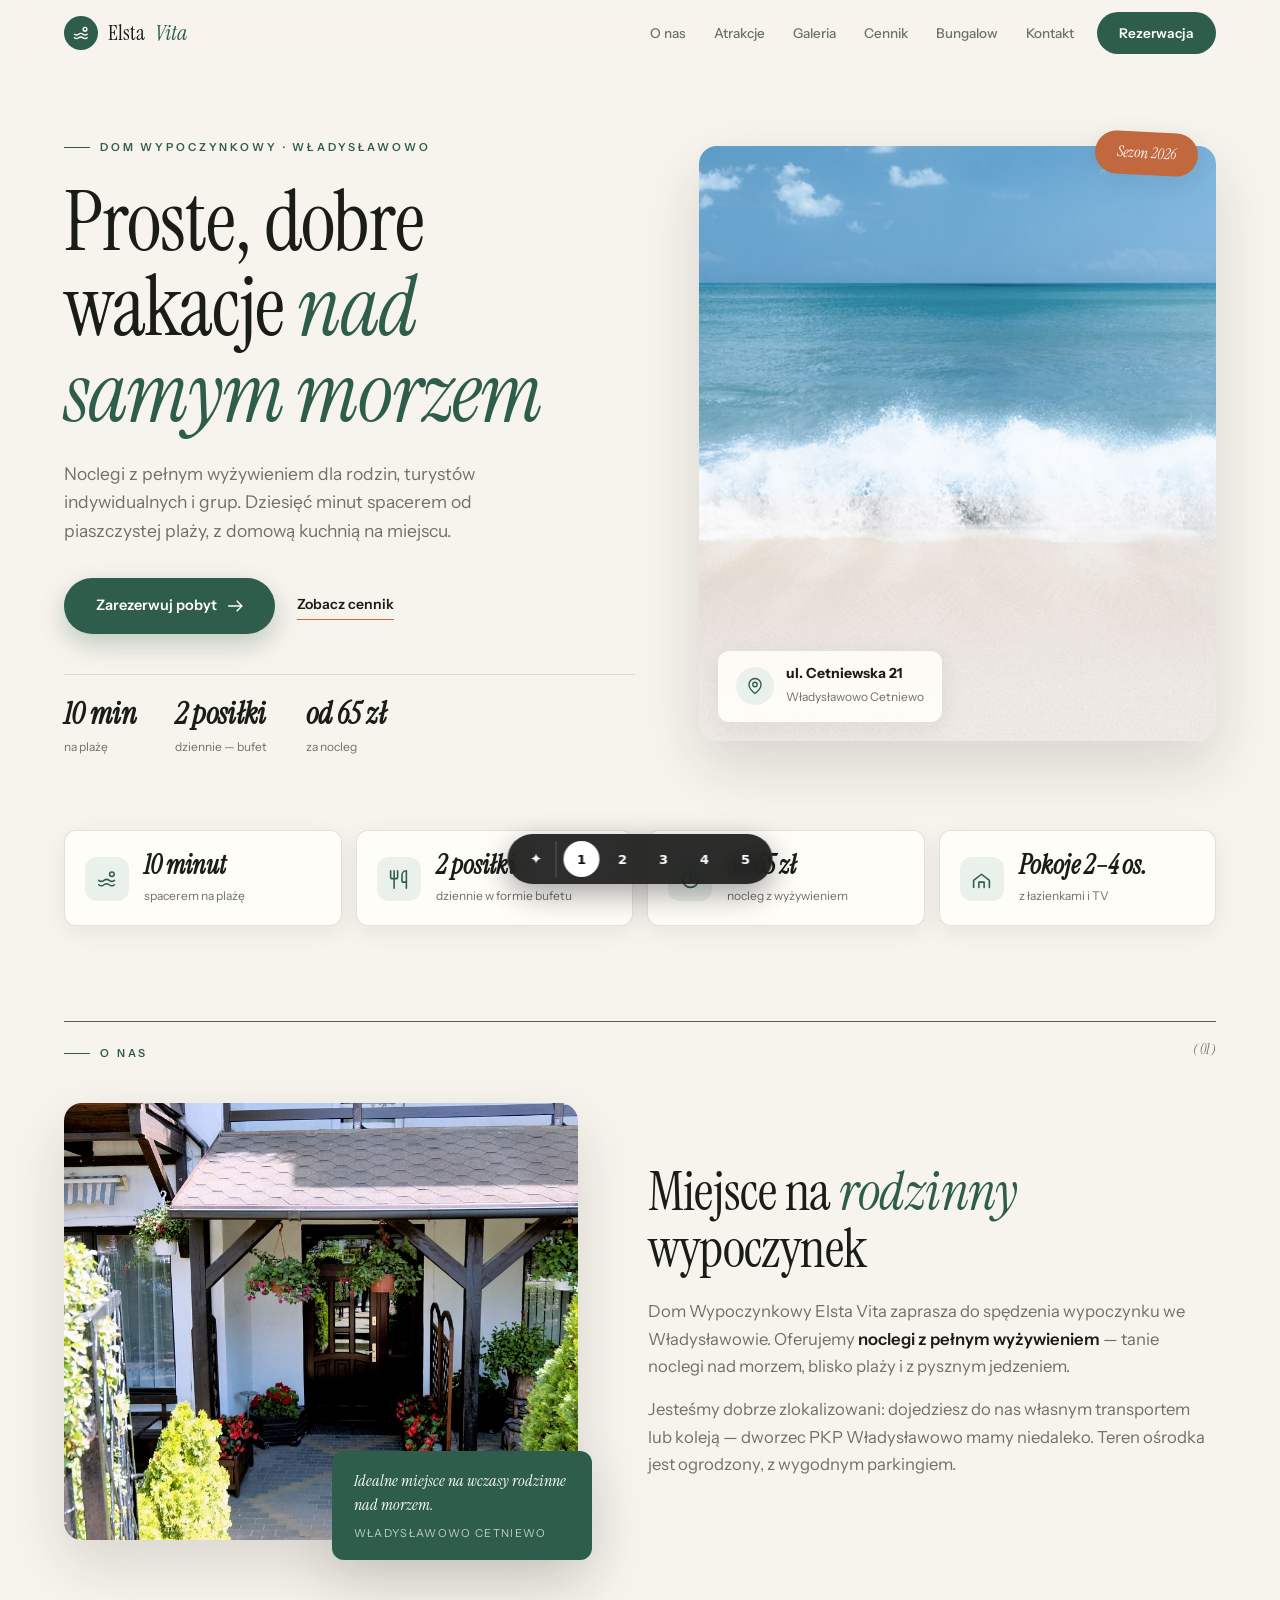
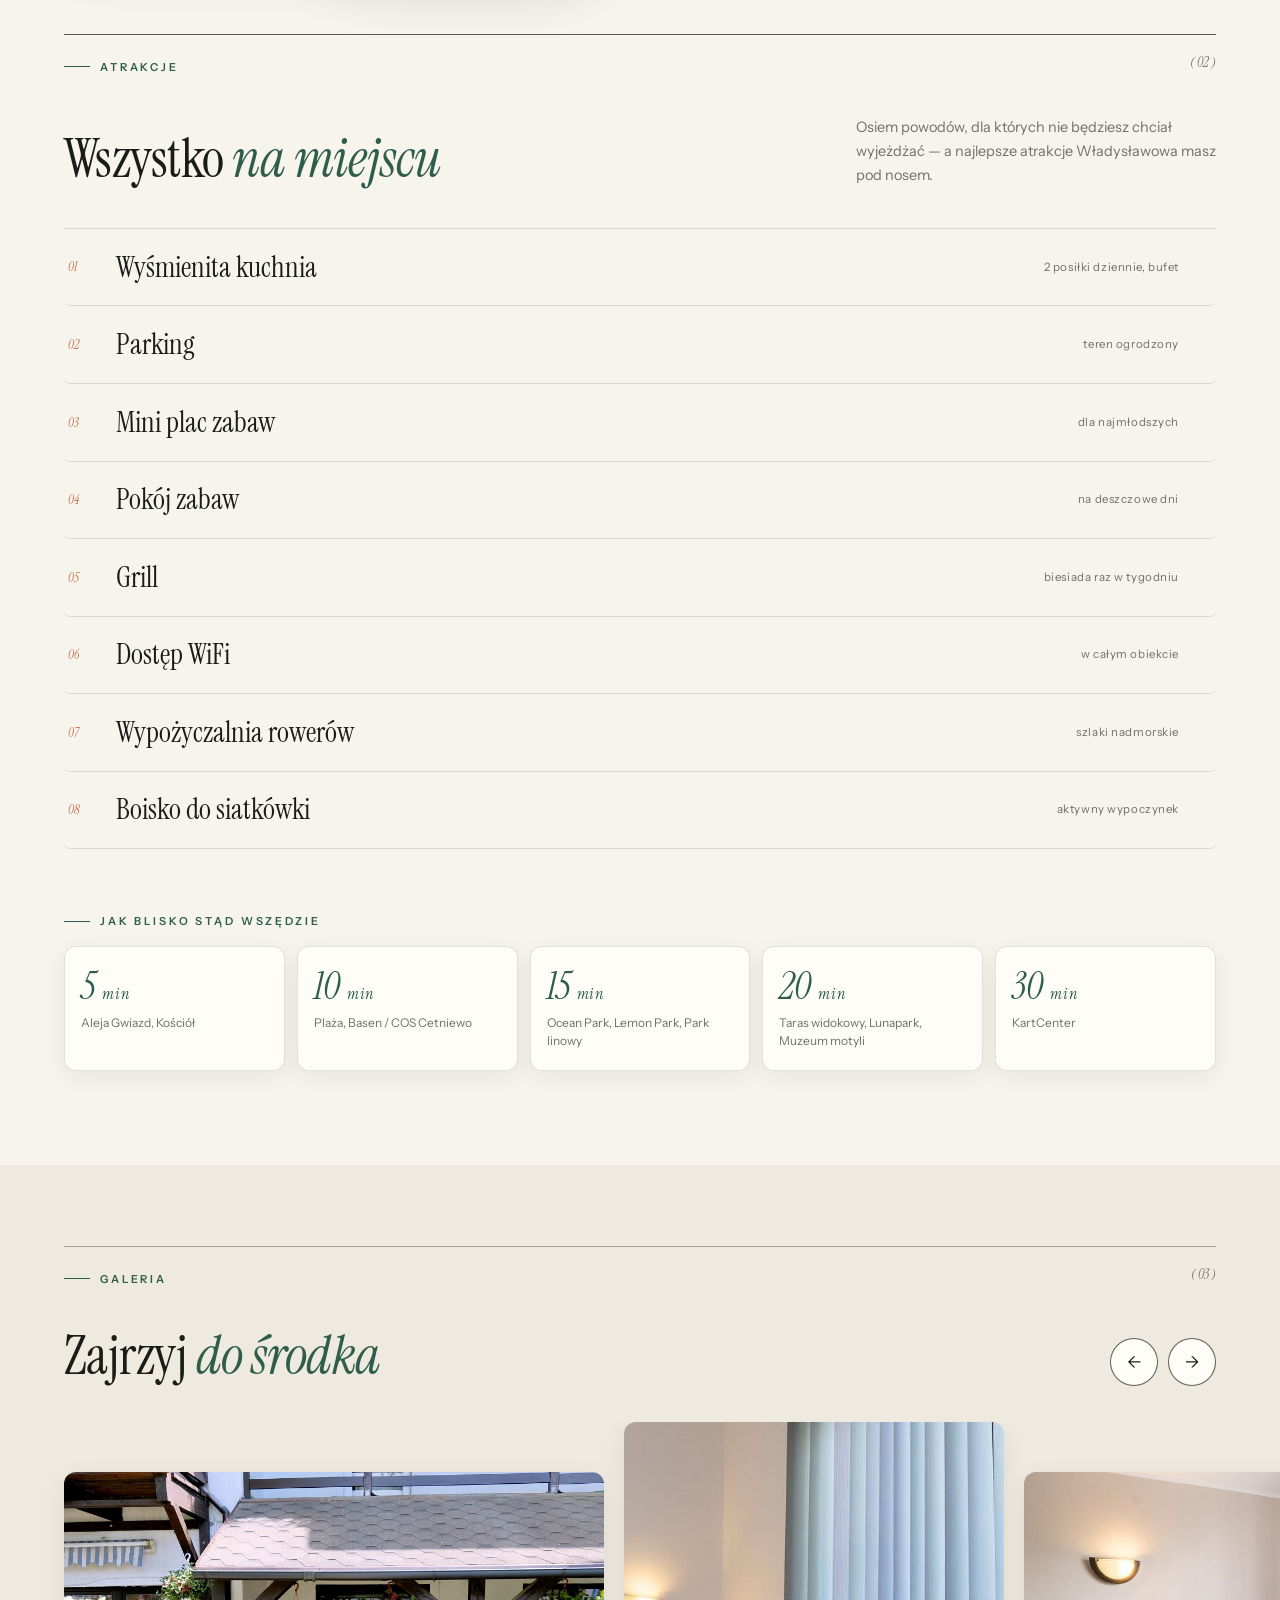
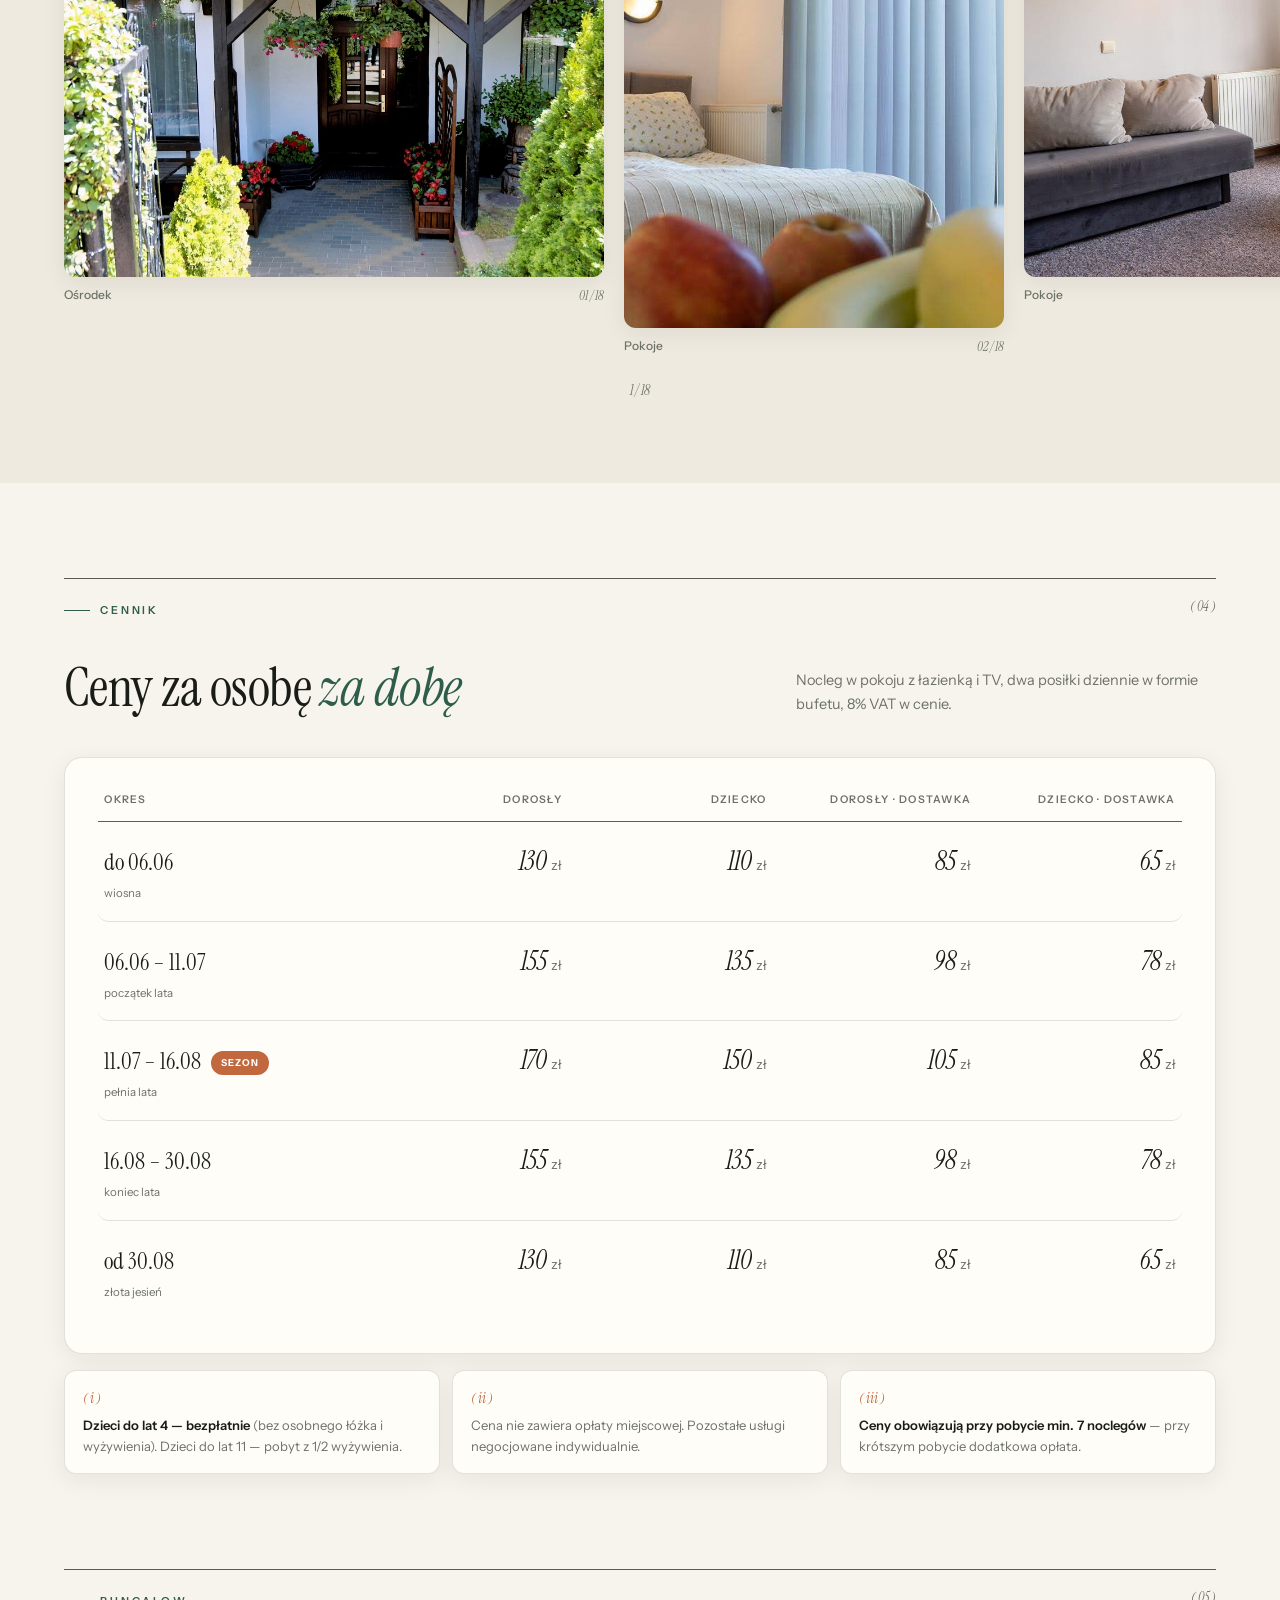
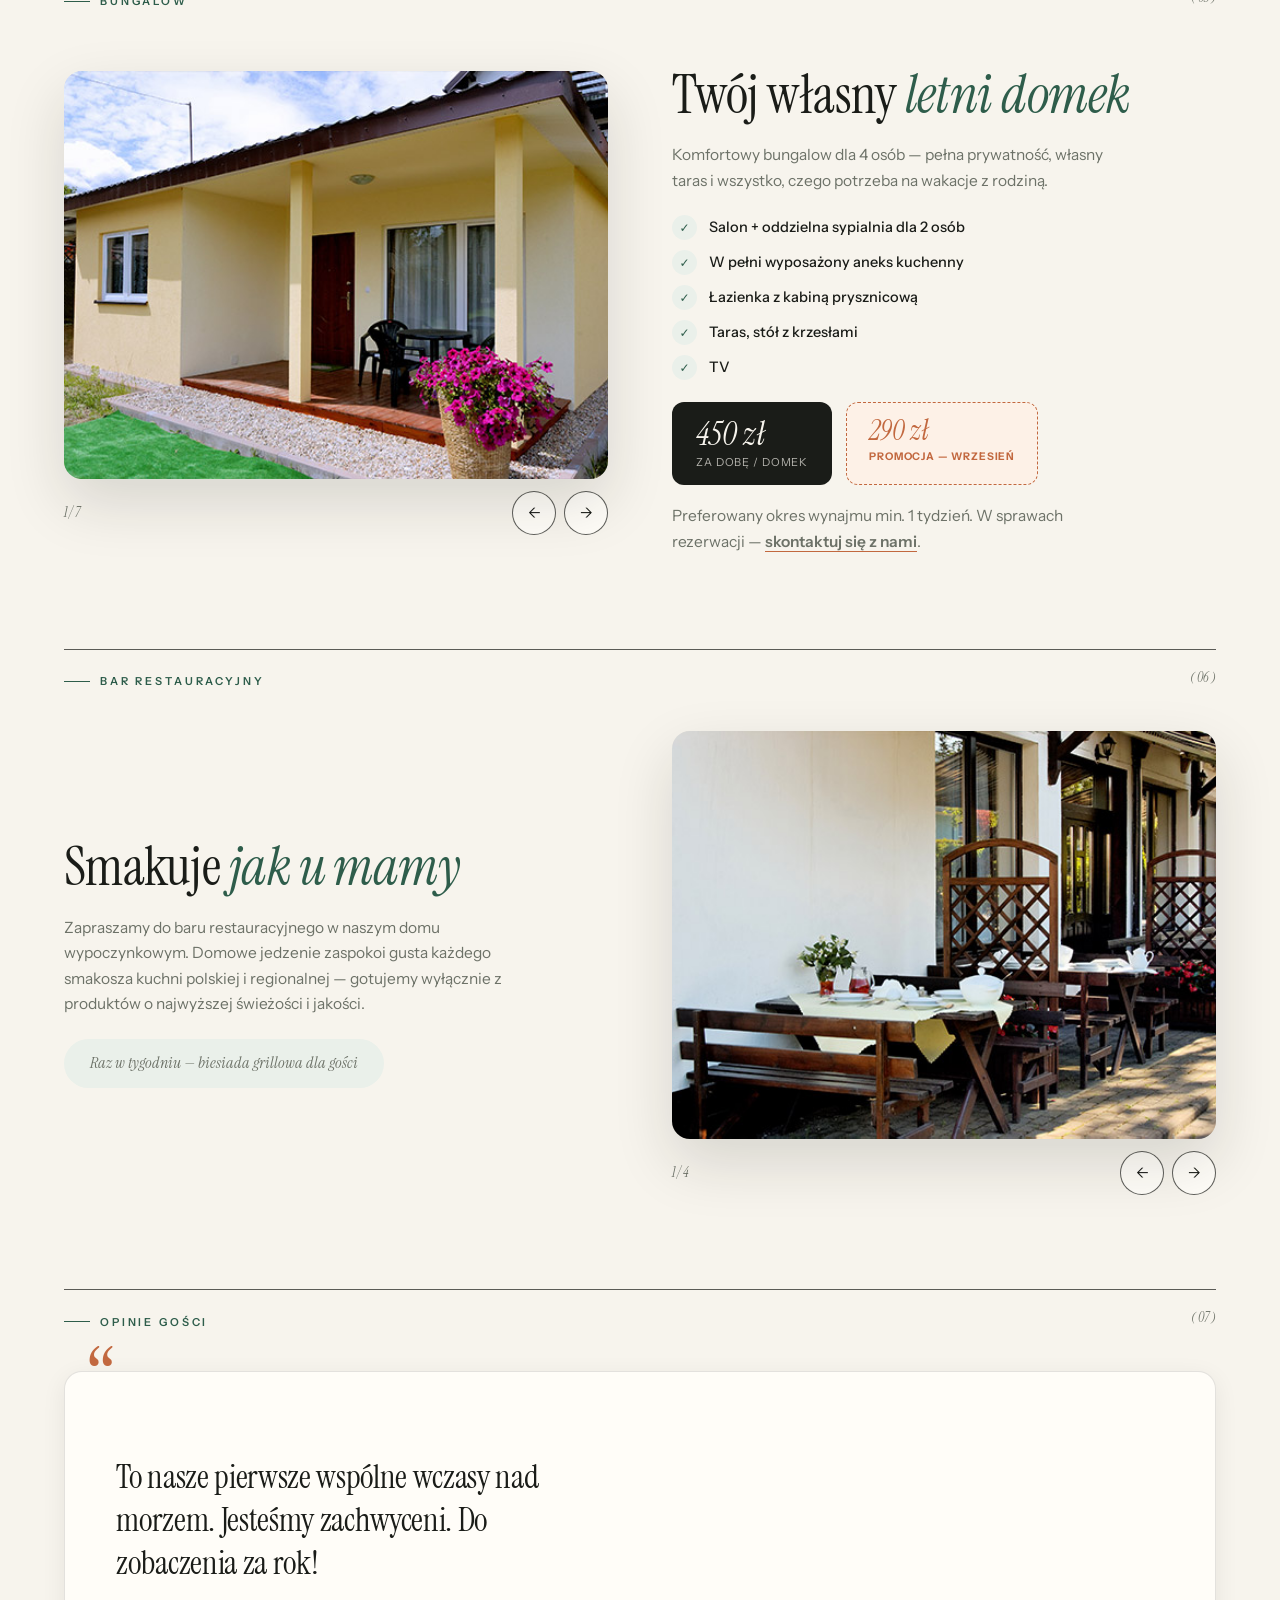
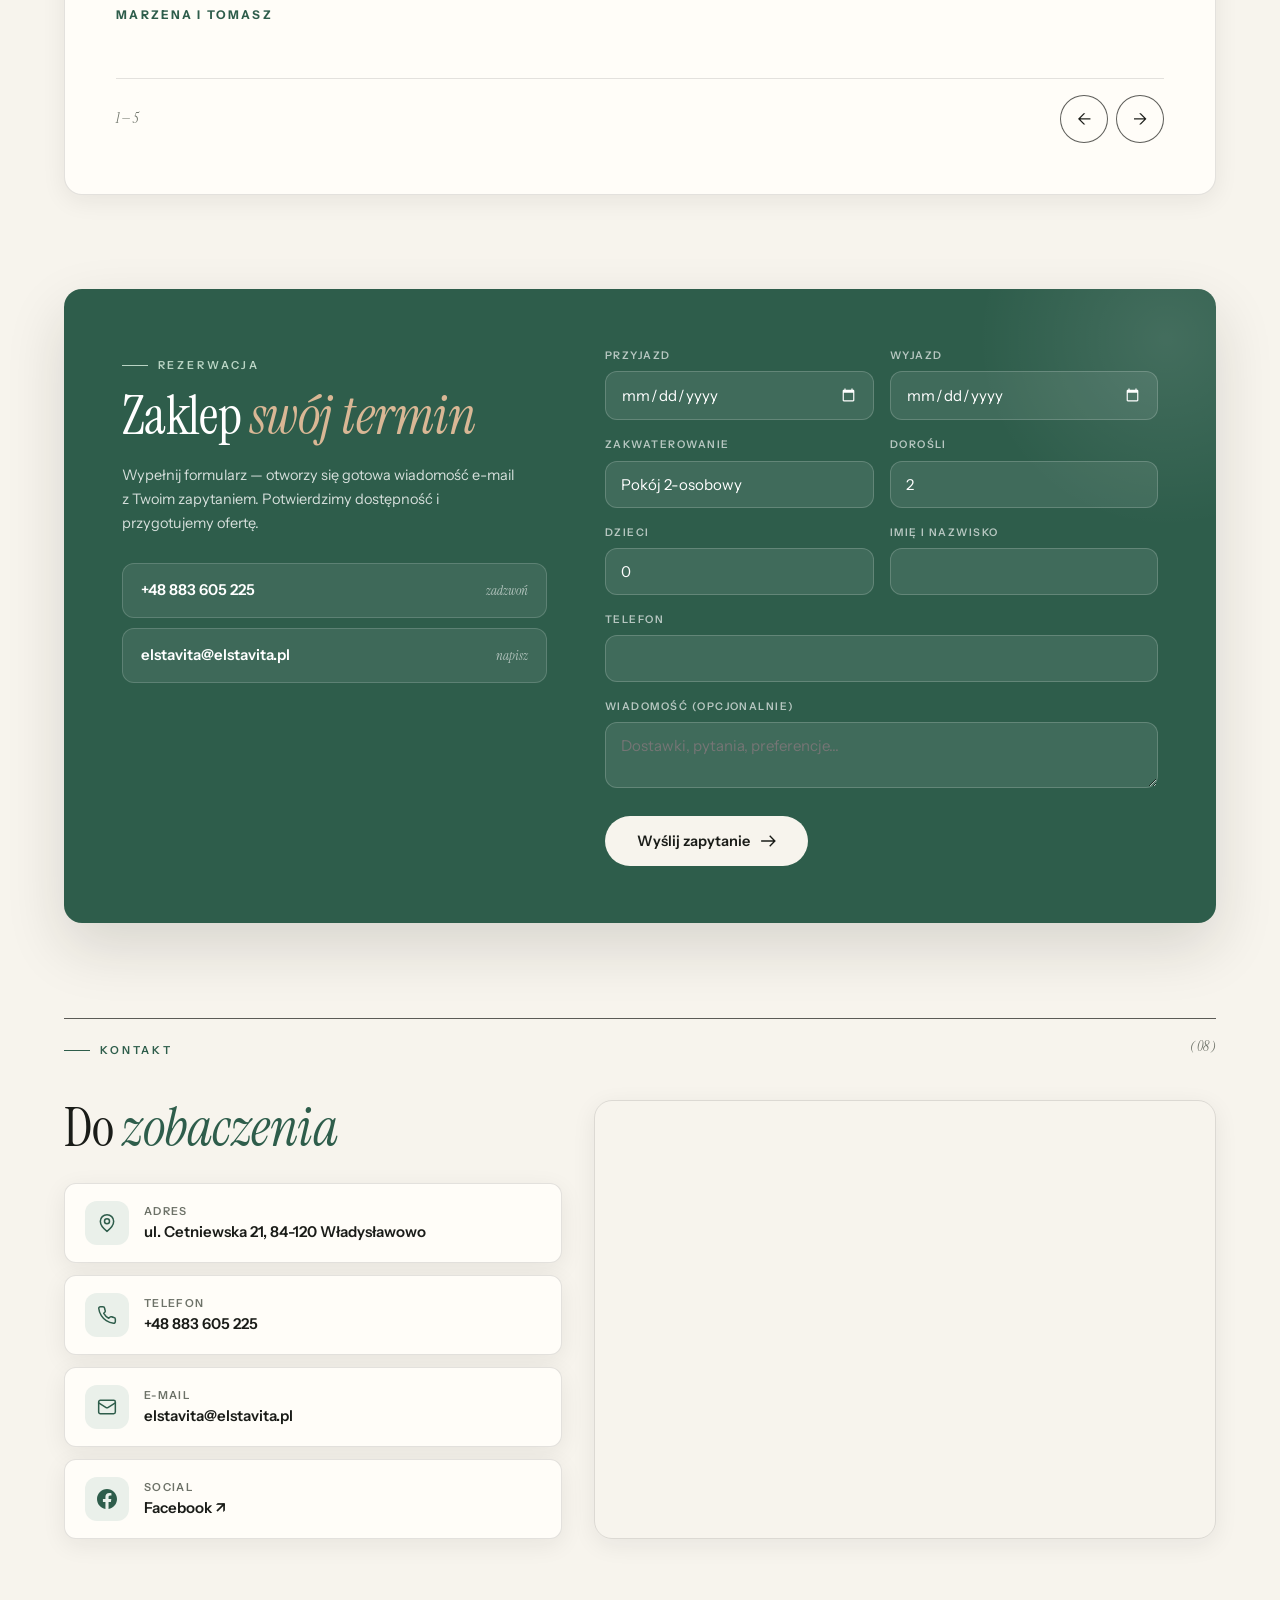
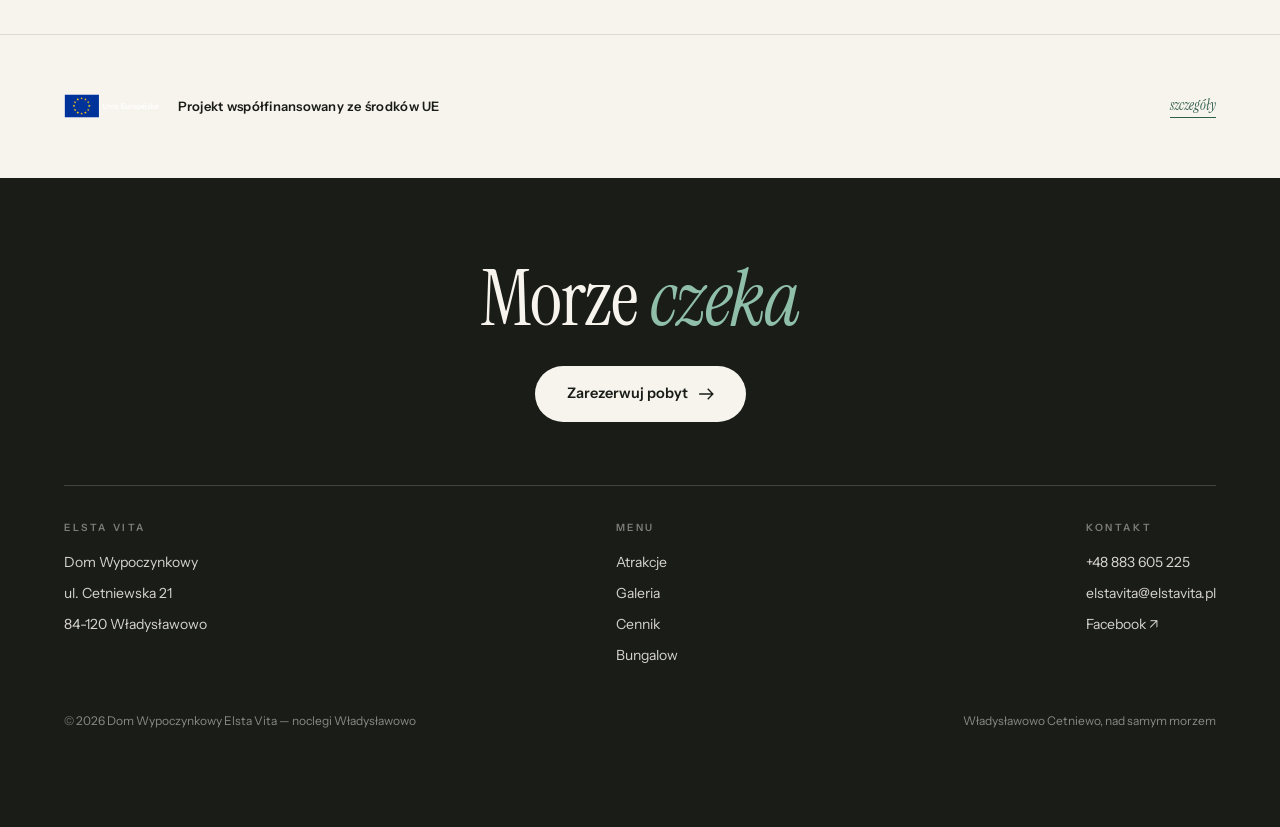
==== commit 023c8fd7: "Dopracowanie wersji: W1 cieplejszy editorial ze split hero, W2 rozjasnione do light luxury, poprawki" ====
--- a/w1.html
+++ b/w1.html
@@ -5,9 +5,6 @@
   <meta name="viewport" content="width=device-width, initial-scale=1.0">
   <title>Elsta Vita — Dom Wypoczynkowy | Noclegi Władysławowo</title>
   <meta name="description" content="Dom Wypoczynkowy Elsta Vita we Władysławowie. Noclegi z pełnym wyżywieniem nad morzem — 10 minut od plaży, domowa kuchnia, wczasy rodzinne.">
-  <meta property="og:title" content="Elsta Vita — Dom Wypoczynkowy | Władysławowo">
-  <meta property="og:description" content="Noclegi z pełnym wyżywieniem nad samym morzem. Władysławowo, ul. Cetniewska 21.">
-  <meta property="og:type" content="website">
   <link rel="icon" type="image/png" href="images/misc/logo.png">
   <link rel="preconnect" href="https://fonts.googleapis.com">
   <link rel="preconnect" href="https://fonts.gstatic.com" crossorigin>
@@ -16,10 +13,12 @@
 </head>
 <body>
 
-  <!-- Header -->
   <header id="site-header">
     <div class="wrap bar">
-      <a href="#start" class="logo">Elsta <em>Vita</em></a>
+      <a href="#start" class="logo">
+        <span class="mark"><svg viewBox="0 0 24 24" fill="none" stroke="currentColor" stroke-width="2" stroke-linecap="round"><path d="M2 13c2 1.6 4 1.6 6 0s4-1.6 6 0 4 1.6 6 0"/><path d="M2 18c2 1.6 4 1.6 6 0s4-1.6 6 0 4 1.6 6 0"/><circle cx="17" cy="6" r="2.6"/></svg></span>
+        Elsta <em>Vita</em>
+      </a>
       <nav>
         <a href="#onas">O nas</a>
         <a href="#atrakcje">Atrakcje</a>
@@ -33,7 +32,6 @@
     </div>
   </header>
 
-  <!-- Menu mobilne -->
   <div id="mobile-menu">
     <a href="#onas">O nas <span>01</span></a>
     <a href="#atrakcje">Atrakcje <span>02</span></a>
@@ -52,32 +50,40 @@
 
   <!-- ============ START ============ -->
   <section id="start">
-    <div class="wrap hero-text">
-      <p class="eyebrow rv">Dom wypoczynkowy · Władysławowo</p>
-      <h1 class="t-display rv">Proste, dobre wakacje <em>nad samym morzem</em></h1>
-      <p class="hero-lede rv">Noclegi z pełnym wyżywieniem dla rodzin, turystów indywidualnych i grup. Dziesięć minut spacerem od piaszczystej plaży, z domową kuchnią na miejscu.</p>
-      <div class="hero-links rv">
-        <a href="#rezerwacja" class="btn-pill">Zarezerwuj pobyt
-          <svg width="16" height="12" viewBox="0 0 18 14" fill="none" stroke="currentColor" stroke-width="1.6"><path d="M1 7h15M11 1l6 6-6 6"/></svg>
-        </a>
-        <a href="#cennik" class="link-under">Zobacz cennik</a>
-      </div>
-    </div>
-
-    <div class="hero-media">
-      <div class="ph"><img src="images/misc/background.jpg" alt="Plaża we Władysławowie" fetchpriority="high"></div>
-      <div class="wrap caption" style="padding-inline: 0;">
-        <span>Władysławowo Cetniewo, ul. Cetniewska 21</span>
-        <i>54.8008° N, 18.3896° E</i>
-      </div>
-    </div>
-
-    <div class="wrap">
+    <div class="wrap">
+      <div class="hero">
+        <div class="hero-text">
+          <p class="eyebrow rv">Dom wypoczynkowy · Władysławowo</p>
+          <h1 class="t-display rv">Proste, dobre wakacje <em>nad samym morzem</em></h1>
+          <p class="hero-lede rv">Noclegi z pełnym wyżywieniem dla rodzin, turystów indywidualnych i grup. Dziesięć minut spacerem od piaszczystej plaży, z domową kuchnią na miejscu.</p>
+          <div class="hero-links rv">
+            <a href="#rezerwacja" class="btn-pill">Zarezerwuj pobyt
+              <svg width="16" height="12" viewBox="0 0 18 14" fill="none" stroke="currentColor" stroke-width="1.6"><path d="M1 7h15M11 1l6 6-6 6"/></svg>
+            </a>
+            <a href="#cennik" class="link-under">Zobacz cennik</a>
+          </div>
+          <div class="hero-mini rv">
+            <div><b>10 min</b><span>na plażę</span></div>
+            <div><b>2 posiłki</b><span>dziennie — bufet</span></div>
+            <div><b>od 65 zł</b><span>za nocleg</span></div>
+          </div>
+        </div>
+
+        <div class="hero-media rv">
+          <span class="stamp">Sezon 2026</span>
+          <div class="ph"><img src="images/misc/background.jpg" alt="Plaża we Władysławowie" fetchpriority="high"></div>
+          <div class="tag-card">
+            <span class="dot"><svg width="18" height="18" viewBox="0 0 24 24" fill="none" stroke="currentColor" stroke-width="1.8" stroke-linecap="round"><path d="M20 10c0 6-8 12-8 12s-8-6-8-12a8 8 0 0 1 16 0Z"/><circle cx="12" cy="10" r="3"/></svg></span>
+            <div><b>ul. Cetniewska 21</b><span>Władysławowo Cetniewo</span></div>
+          </div>
+        </div>
+      </div>
+
       <div class="facts rv">
-        <div><b>10 min</b><span>spacerem na plażę</span></div>
-        <div><b>2 posiłki</b><span>dziennie, w formie bufetu</span></div>
-        <div><b>od 65 zł</b><span>nocleg z wyżywieniem</span></div>
-        <div><b>2–4 os.</b><span>pokoje z łazienkami i TV</span></div>
+        <div><span class="ic"><svg viewBox="0 0 24 24" fill="none" stroke="currentColor" stroke-width="1.8" stroke-linecap="round"><path d="M2 13c2 1.6 4 1.6 6 0s4-1.6 6 0 4 1.6 6 0"/><path d="M2 18c2 1.6 4 1.6 6 0s4-1.6 6 0 4 1.6 6 0"/><circle cx="17" cy="6" r="2.6"/></svg></span><div><b>10 minut</b><span>spacerem na plażę</span></div></div>
+        <div><span class="ic"><svg viewBox="0 0 24 24" fill="none" stroke="currentColor" stroke-width="1.8" stroke-linecap="round" stroke-linejoin="round"><path d="M3 2v7c0 1.1.9 2 2 2h4a2 2 0 0 0 2-2V2"/><path d="M7 2v20"/><path d="M21 15V2a5 5 0 0 0-5 5v6c0 1.1.9 2 2 2h3Zm0 0v7"/></svg></span><div><b>2 posiłki</b><span>dziennie w formie bufetu</span></div></div>
+        <div><span class="ic"><svg viewBox="0 0 24 24" fill="none" stroke="currentColor" stroke-width="1.8" stroke-linecap="round"><circle cx="12" cy="12" r="9"/><path d="M12 7v5l3 2"/></svg></span><div><b>od 65 zł</b><span>nocleg z wyżywieniem</span></div></div>
+        <div><span class="ic"><svg viewBox="0 0 24 24" fill="none" stroke="currentColor" stroke-width="1.8" stroke-linecap="round" stroke-linejoin="round"><path d="M3 21v-8l9-7 9 7v8"/><path d="M9 21v-6h6v6"/></svg></span><div><b>Pokoje 2–4 os.</b><span>z łazienkami i TV</span></div></div>
       </div>
     </div>
   </section>
@@ -87,17 +93,16 @@
     <div class="wrap">
       <div class="sec-head rv"><span class="eyebrow">O nas</span><span class="no">( 01 )</span></div>
       <div class="grid">
+        <div class="media rv">
+          <div class="ph"><img src="images/gallery/DSC_5331_DxO-1280x720.jpg" alt="Dom Wypoczynkowy Elsta Vita — budynek i teren" loading="lazy"></div>
+          <div class="quote-card">Idealne miejsce na wczasy rodzinne nad morzem.<small>Władysławowo Cetniewo</small></div>
+        </div>
         <div>
           <h2 class="t-section rv">Miejsce na <em>rodzinny</em> wypoczynek</h2>
           <div class="copy rv">
             <p>Dom Wypoczynkowy Elsta Vita zaprasza do spędzenia wypoczynku we Władysławowie. Oferujemy <b>noclegi z pełnym wyżywieniem</b> — tanie noclegi nad morzem, blisko plaży i z pysznym jedzeniem.</p>
             <p>Jesteśmy dobrze zlokalizowani: dojedziesz do nas własnym transportem lub koleją — dworzec PKP Władysławowo mamy niedaleko. Teren ośrodka jest ogrodzony, z wygodnym parkingiem.</p>
-            <p class="sig">— zespół Elsta Vita</p>
-          </div>
-        </div>
-        <div class="rv">
-          <div class="ph"><img src="images/gallery/DSC_5331_DxO-1280x720.jpg" alt="Dom Wypoczynkowy Elsta Vita — budynek i teren" loading="lazy"></div>
-          <div class="ph-cap"><span>Ośrodek Elsta Vita</span><span>Cetniewo</span></div>
+          </div>
         </div>
       </div>
     </div>
@@ -107,20 +112,23 @@
   <section id="atrakcje">
     <div class="wrap">
       <div class="sec-head rv"><span class="eyebrow">Atrakcje</span><span class="no">( 02 )</span></div>
-      <h2 class="t-section rv" style="margin-bottom: clamp(28px, 5vh, 44px);">Wszystko <em>na miejscu</em></h2>
+      <div class="head-row">
+        <h2 class="t-section rv">Wszystko <em>na miejscu</em></h2>
+        <p class="rv">Osiem powodów, dla których nie będziesz chciał wyjeżdżać — a najlepsze atrakcje Władysławowa masz pod nosem.</p>
+      </div>
 
       <div class="am-list rv">
-        <div class="am-row"><span class="idx">01</span><span class="nm">Wyśmienita kuchnia</span><span class="tag">2 posiłki dziennie, bufet</span></div>
-        <div class="am-row"><span class="idx">02</span><span class="nm">Parking</span><span class="tag">teren ogrodzony</span></div>
-        <div class="am-row"><span class="idx">03</span><span class="nm">Mini plac zabaw</span><span class="tag">dla najmłodszych</span></div>
-        <div class="am-row"><span class="idx">04</span><span class="nm">Pokój zabaw</span><span class="tag">na deszczowe dni</span></div>
-        <div class="am-row"><span class="idx">05</span><span class="nm">Grill</span><span class="tag">biesiada raz w tygodniu</span></div>
-        <div class="am-row"><span class="idx">06</span><span class="nm">Dostęp WiFi</span><span class="tag">w całym obiekcie</span></div>
-        <div class="am-row"><span class="idx">07</span><span class="nm">Wypożyczalnia rowerów</span><span class="tag">szlaki nadmorskie</span></div>
-        <div class="am-row"><span class="idx">08</span><span class="nm">Boisko do siatkówki</span><span class="tag">aktywny wypoczynek</span></div>
-      </div>
-
-      <p class="atuty-head rv">Jak blisko stąd wszędzie</p>
+        <div class="am-row"><span class="idx">01</span><span class="nm">Wyśmienita kuchnia</span><span class="tag">2 posiłki dziennie, bufet</span><span class="arr">→</span></div>
+        <div class="am-row"><span class="idx">02</span><span class="nm">Parking</span><span class="tag">teren ogrodzony</span><span class="arr">→</span></div>
+        <div class="am-row"><span class="idx">03</span><span class="nm">Mini plac zabaw</span><span class="tag">dla najmłodszych</span><span class="arr">→</span></div>
+        <div class="am-row"><span class="idx">04</span><span class="nm">Pokój zabaw</span><span class="tag">na deszczowe dni</span><span class="arr">→</span></div>
+        <div class="am-row"><span class="idx">05</span><span class="nm">Grill</span><span class="tag">biesiada raz w tygodniu</span><span class="arr">→</span></div>
+        <div class="am-row"><span class="idx">06</span><span class="nm">Dostęp WiFi</span><span class="tag">w całym obiekcie</span><span class="arr">→</span></div>
+        <div class="am-row"><span class="idx">07</span><span class="nm">Wypożyczalnia rowerów</span><span class="tag">szlaki nadmorskie</span><span class="arr">→</span></div>
+        <div class="am-row"><span class="idx">08</span><span class="nm">Boisko do siatkówki</span><span class="tag">aktywny wypoczynek</span><span class="arr">→</span></div>
+      </div>
+
+      <p class="atuty-head eyebrow rv">Jak blisko stąd wszędzie</p>
       <div class="atuty rv">
         <div><b>5 <i>min</i></b><span>Aleja Gwiazd, Kościół</span></div>
         <div><b>10 <i>min</i></b><span>Plaża, Basen / COS Cetniewo</span></div>
@@ -147,75 +155,75 @@
     <div class="g-strip rv">
       <button class="g-item" data-title="Dom Wczasowy Elsta Vita" data-desc="Teren pensjonatu jest ogrodzony z możliwością dogodnego zaparkowania samochodu.">
         <span class="ph"><img src="images/gallery/DSC_5331_DxO-1280x720.jpg" alt="Dom Wczasowy Elsta Vita" loading="lazy"></span>
-        <span class="g-cap"><span>Ośrodek</span><i>01</i></span>
+        <span class="g-cap"><span>Ośrodek</span><i>01 / 18</i></span>
       </button>
       <button class="g-item portrait" data-title="Pokoje" data-desc="Pokoje 2, 3 i 4-osobowe z możliwością dostawek. Każdy z łazienką i kabiną prysznicową. TV bezpłatnie.">
         <span class="ph"><img src="images/gallery/109-5-1224x720.jpg" alt="Pokój" loading="lazy"></span>
-        <span class="g-cap"><span>Pokoje</span><i>02</i></span>
+        <span class="g-cap"><span>Pokoje</span><i>02 / 18</i></span>
       </button>
       <button class="g-item" data-title="Pokoje" data-desc="Pokoje 2, 3 i 4-osobowe z możliwością dostawek.">
         <span class="ph"><img src="images/gallery/Wladek1-47-1224x720.jpg" alt="Pokój" loading="lazy"></span>
-        <span class="g-cap"><span>Pokoje</span><i>03</i></span>
+        <span class="g-cap"><span>Pokoje</span><i>03 / 18</i></span>
       </button>
       <button class="g-item portrait" data-title="Pokój na poddaszu" data-desc="Klimatyczne pokoje na poddaszu z pełnym wyposażeniem.">
         <span class="ph"><img src="images/gallery/210-4-1224x720.jpg" alt="Pokój na poddaszu" loading="lazy"></span>
-        <span class="g-cap"><span>Poddasze</span><i>04</i></span>
+        <span class="g-cap"><span>Poddasze</span><i>04 / 18</i></span>
       </button>
       <button class="g-item" data-title="Pokój na poddaszu" data-desc="Każdy pokój wyposażony w łazienkę z kabiną prysznicową.">
         <span class="ph"><img src="images/gallery/302-3-1280x720.jpg" alt="Pokój na poddaszu" loading="lazy"></span>
-        <span class="g-cap"><span>Poddasze</span><i>05</i></span>
+        <span class="g-cap"><span>Poddasze</span><i>05 / 18</i></span>
       </button>
       <button class="g-item portrait" data-title="Pokoje" data-desc="Pokoje 2 i 3-osobowe z możliwością dostawek.">
         <span class="ph"><img src="images/gallery/101-1-1269x720.jpg" alt="Pokój" loading="lazy"></span>
-        <span class="g-cap"><span>Pokoje</span><i>06</i></span>
+        <span class="g-cap"><span>Pokoje</span><i>06 / 18</i></span>
       </button>
       <button class="g-item" data-title="Pokoje" data-desc="TV dla gości bezpłatnie.">
         <span class="ph"><img src="images/gallery/113-2-1224x720.jpg" alt="Pokój" loading="lazy"></span>
-        <span class="g-cap"><span>Pokoje</span><i>07</i></span>
+        <span class="g-cap"><span>Pokoje</span><i>07 / 18</i></span>
       </button>
       <button class="g-item" data-title="Pokoje" data-desc="Pokoje z możliwością dostawek.">
         <span class="ph"><img src="images/gallery/213-3-1224x720.jpg" alt="Pokój" loading="lazy"></span>
-        <span class="g-cap"><span>Pokoje</span><i>08</i></span>
+        <span class="g-cap"><span>Pokoje</span><i>08 / 18</i></span>
       </button>
       <button class="g-item portrait" data-title="Pokoje" data-desc="">
         <span class="ph"><img src="images/gallery/106-6-1224x720.jpg" alt="Pokój" loading="lazy"></span>
-        <span class="g-cap"><span>Pokoje</span><i>09</i></span>
+        <span class="g-cap"><span>Pokoje</span><i>09 / 18</i></span>
       </button>
       <button class="g-item" data-title="Pokoje" data-desc="Każdy pokój z łazienką.">
         <span class="ph"><img src="images/gallery/106-7-1224x720.jpg" alt="Pokój" loading="lazy"></span>
-        <span class="g-cap"><span>Pokoje</span><i>10</i></span>
+        <span class="g-cap"><span>Pokoje</span><i>10 / 18</i></span>
       </button>
       <button class="g-item" data-title="Pokoje" data-desc="Pokoje 2, 3 i 4-osobowe.">
         <span class="ph"><img src="images/gallery/104-3-1224x720.jpg" alt="Pokój" loading="lazy"></span>
-        <span class="g-cap"><span>Pokoje</span><i>11</i></span>
+        <span class="g-cap"><span>Pokoje</span><i>11 / 18</i></span>
       </button>
       <button class="g-item" data-title="Jadalnia" data-desc="Dwa posiłki dziennie w formie bufetu.">
         <span class="ph"><img src="images/gallery/Jad-5-1224x720.jpg" alt="Jadalnia" loading="lazy"></span>
-        <span class="g-cap"><span>Jadalnia</span><i>12</i></span>
+        <span class="g-cap"><span>Jadalnia</span><i>12 / 18</i></span>
       </button>
       <button class="g-item portrait" data-title="Łazienki" data-desc="Każdy pokój wyposażony jest w łazienkę z kabiną prysznicową.">
         <span class="ph"><img src="images/gallery/107-4-816x720.jpg" alt="Łazienka" loading="lazy"></span>
-        <span class="g-cap"><span>Łazienki</span><i>13</i></span>
+        <span class="g-cap"><span>Łazienki</span><i>13 / 18</i></span>
       </button>
       <button class="g-item" data-title="Dom wypoczynkowy Elsta Vita" data-desc="Najlepsze miejsce na nocleg we Władysławowie.">
         <span class="ph"><img src="images/gallery/DSC_5262_DxO-1280x720.jpg" alt="Elsta Vita" loading="lazy"></span>
-        <span class="g-cap"><span>Ośrodek</span><i>14</i></span>
+        <span class="g-cap"><span>Ośrodek</span><i>14 / 18</i></span>
       </button>
       <button class="g-item" data-title="Plac zabaw" data-desc="Mini plac zabaw dla dzieci na terenie ośrodka.">
         <span class="ph"><img src="images/gallery/DSC_5334_DxO-1280x720.jpg" alt="Plac zabaw" loading="lazy"></span>
-        <span class="g-cap"><span>Dla dzieci</span><i>15</i></span>
+        <span class="g-cap"><span>Dla dzieci</span><i>15 / 18</i></span>
       </button>
       <button class="g-item" data-title="Bawialnia" data-desc="Pomieszczenie pełne zabawek. W deszczowe dni organizujemy konkursy dla najmłodszych.">
         <span class="ph"><img src="images/gallery/DSC_5338_DxO-1280x720.jpg" alt="Bawialnia" loading="lazy"></span>
-        <span class="g-cap"><span>Dla dzieci</span><i>16</i></span>
+        <span class="g-cap"><span>Dla dzieci</span><i>16 / 18</i></span>
       </button>
       <button class="g-item" data-title="Sala gier" data-desc="Stół do ping ponga, piłkarzyki, dart.">
         <span class="ph"><img src="images/gallery/DSC_5343_DxO-1280x720.jpg" alt="Sala gier" loading="lazy"></span>
-        <span class="g-cap"><span>Rozrywka</span><i>17</i></span>
+        <span class="g-cap"><span>Rozrywka</span><i>17 / 18</i></span>
       </button>
       <button class="g-item" data-title="Jadalnia" data-desc="">
         <span class="ph"><img src="images/gallery/Jad-3-1280x720.jpg" alt="Jadalnia" loading="lazy"></span>
-        <span class="g-cap"><span>Jadalnia</span><i>18</i></span>
+        <span class="g-cap"><span>Jadalnia</span><i>18 / 18</i></span>
       </button>
     </div>
     <p class="g-count">1 / 18</p>
@@ -234,10 +242,12 @@
   <section id="cennik">
     <div class="wrap">
       <div class="sec-head rv"><span class="eyebrow">Cennik</span><span class="no">( 04 )</span></div>
-      <h2 class="t-section rv" style="margin-bottom: 18px;">Ceny za osobę <em>za dobę</em></h2>
-      <p class="c-intro rv">Nocleg w pokoju z łazienką i TV, dwa posiłki dziennie w formie bufetu, 8% VAT w cenie.</p>
-
-      <div class="rv">
+      <div class="c-head">
+        <h2 class="t-section rv">Ceny za osobę <em>za dobę</em></h2>
+        <p class="rv">Nocleg w pokoju z łazienką i TV, dwa posiłki dziennie w formie bufetu, 8% VAT w cenie.</p>
+      </div>
+
+      <div class="p-card rv">
         <div class="p-legend">
           <div>Okres</div><div>Dorosły</div><div>Dziecko</div><div>Dorosły · dostawka</div><div>Dziecko · dostawka</div>
         </div>
@@ -279,9 +289,9 @@
       </div>
 
       <div class="p-notes rv">
-        <div><b>Dzieci do lat 4 — bezpłatnie</b> (bez osobnego łóżka i wyżywienia). Dzieci do lat 11 — pobyt z 1/2 wyżywienia.</div>
-        <div>Cena nie zawiera opłaty miejscowej. Pozostałe usługi negocjowane indywidualnie.</div>
-        <div><b>Ceny przy pobycie min. 7 noclegów</b> — przy krótszym pobycie dodatkowa opłata.</div>
+        <div><span class="n-idx">( i )</span><b>Dzieci do lat 4 — bezpłatnie</b> (bez osobnego łóżka i wyżywienia). Dzieci do lat 11 — pobyt z 1/2 wyżywienia.</div>
+        <div><span class="n-idx">( ii )</span>Cena nie zawiera opłaty miejscowej. Pozostałe usługi negocjowane indywidualnie.</div>
+        <div><span class="n-idx">( iii )</span><b>Ceny obowiązują przy pobycie min. 7 noclegów</b> — przy krótszym pobycie dodatkowa opłata.</div>
       </div>
     </div>
   </section>
@@ -290,7 +300,7 @@
   <section id="bungalow">
     <div class="wrap">
       <div class="sec-head rv"><span class="eyebrow">Bungalow</span><span class="no">( 05 )</span></div>
-      <div class="b-grid">
+      <div class="split">
         <div class="slider rv">
           <div class="frame">
             <img src="images/bungalow/01.jpg" alt="Bungalow — widok zewnętrzny" class="on">
@@ -314,15 +324,15 @@
           <h2 class="t-section rv">Twój własny <em>letni domek</em></h2>
           <p class="rv">Komfortowy bungalow dla 4 osób — pełna prywatność, własny taras i wszystko, czego potrzeba na wakacje z rodziną.</p>
           <ul class="b-feats rv">
-            <li>Salon + oddzielna sypialnia dla 2 osób <i>przestrzeń</i></li>
-            <li>W pełni wyposażony aneks kuchenny <i>samodzielność</i></li>
-            <li>Łazienka z kabiną prysznicową <i>komfort</i></li>
-            <li>Taras, stół z krzesłami <i>na zewnątrz</i></li>
-            <li>TV <i>wieczorami</i></li>
+            <li><span class="tick">✓</span>Salon + oddzielna sypialnia dla 2 osób</li>
+            <li><span class="tick">✓</span>W pełni wyposażony aneks kuchenny</li>
+            <li><span class="tick">✓</span>Łazienka z kabiną prysznicową</li>
+            <li><span class="tick">✓</span>Taras, stół z krzesłami</li>
+            <li><span class="tick">✓</span>TV</li>
           </ul>
           <div class="b-price rv">
             <div class="p1"><b>450 zł</b><span>za dobę / domek</span></div>
-            <div class="p2"><b>290 zł</b><span><em>Promocja</em> — wrzesień</span></div>
+            <div class="p2"><b>290 zł</b><span>Promocja — wrzesień</span></div>
           </div>
           <p class="b-note rv">Preferowany okres wynajmu min. 1 tydzień. W sprawach rezerwacji — <a href="#kontakt">skontaktuj się z nami</a>.</p>
         </div>
@@ -334,11 +344,11 @@
   <section id="bar">
     <div class="wrap">
       <div class="sec-head rv"><span class="eyebrow">Bar restauracyjny</span><span class="no">( 06 )</span></div>
-      <div class="b-grid">
+      <div class="split">
         <div class="b-copy">
-          <h2 class="t-section rv" style="margin-bottom: 20px;">Smakuje <em>jak u mamy</em></h2>
+          <h2 class="t-section rv">Smakuje <em>jak u mamy</em></h2>
           <p class="rv">Zapraszamy do baru restauracyjnego w naszym domu wypoczynkowym. Domowe jedzenie zaspokoi gusta każdego smakosza kuchni polskiej i regionalnej — gotujemy wyłącznie z produktów o najwyższej świeżości i jakości.</p>
-          <p class="grill-note rv">Raz w tygodniu organizujemy biesiadę grillową dla naszych gości.</p>
+          <p class="grill-note rv">Raz w tygodniu — biesiada grillowa dla gości</p>
         </div>
 
         <div class="slider rv">
@@ -364,33 +374,35 @@
   <section id="opinie">
     <div class="wrap">
       <div class="sec-head rv"><span class="eyebrow">Opinie gości</span><span class="no">( 07 )</span></div>
-      <div class="q-stage rv">
-        <div class="quote on">
-          <blockquote>To nasze pierwsze wspólne wczasy nad morzem. Jesteśmy zachwyceni. Do zobaczenia za rok!</blockquote>
-          <p class="who">Marzena i Tomasz</p>
-        </div>
-        <div class="quote">
-          <blockquote>Piękna pogoda, wyjątkowo ciepłe morze i znakomity pensjonat. Czego więcej trzeba na udane wczasy rodzinne?</blockquote>
-          <p class="who">Kwiatkowscy <i>lipiec 2014</i></p>
-        </div>
-        <div class="quote">
-          <blockquote>Jedzenie i warunki wypoczynku bardzo dobre. Jeśli pogoda dopisze, w tym roku również do Was zawitamy.</blockquote>
-          <p class="who">Włodek <i>Bytom</i></p>
-        </div>
-        <div class="quote">
-          <blockquote>Dobra lokalizacja — śmiało można odpocząć od samochodu. Wszędzie blisko. Wypoczynek w rozsądnych pieniądzach.</blockquote>
-          <p class="who">Marysia i Jacek <i>Warszawa</i></p>
-        </div>
-        <div class="quote">
-          <blockquote>Spędziliśmy tu dwa tygodnie. Warunki dobre, jedzenie dobre. Śmiało polecamy wszystkim.</blockquote>
-          <p class="who">Patrycja i Piotr <i>Białystok</i></p>
-        </div>
-      </div>
-      <div class="q-bar rv">
-        <span class="q-idx">1 — 5</span>
-        <div class="q-nav">
-          <button class="ctrl-btn q-prev" aria-label="Poprzednia opinia">←</button>
-          <button class="ctrl-btn q-next" aria-label="Następna opinia">→</button>
+      <div class="q-wrap rv">
+        <div class="q-stage">
+          <div class="quote on">
+            <blockquote>To nasze pierwsze wspólne wczasy nad morzem. Jesteśmy zachwyceni. Do zobaczenia za rok!</blockquote>
+            <p class="who">Marzena i Tomasz</p>
+          </div>
+          <div class="quote">
+            <blockquote>Piękna pogoda, wyjątkowo ciepłe morze i znakomity pensjonat. Czego więcej trzeba na udane wczasy rodzinne?</blockquote>
+            <p class="who">Kwiatkowscy <i>lipiec 2014</i></p>
+          </div>
+          <div class="quote">
+            <blockquote>Jedzenie i warunki wypoczynku bardzo dobre. Jeśli pogoda dopisze, w tym roku również do Was zawitamy.</blockquote>
+            <p class="who">Włodek <i>Bytom</i></p>
+          </div>
+          <div class="quote">
+            <blockquote>Dobra lokalizacja — śmiało można odpocząć od samochodu. Wszędzie blisko. Wypoczynek w rozsądnych pieniądzach.</blockquote>
+            <p class="who">Marysia i Jacek <i>Warszawa</i></p>
+          </div>
+          <div class="quote">
+            <blockquote>Spędziliśmy tu dwa tygodnie. Warunki dobre, jedzenie dobre. Śmiało polecamy wszystkim.</blockquote>
+            <p class="who">Patrycja i Piotr <i>Białystok</i></p>
+          </div>
+        </div>
+        <div class="q-bar">
+          <span class="q-idx">1 — 5</span>
+          <div class="q-nav">
+            <button class="ctrl-btn q-prev" aria-label="Poprzednia opinia">←</button>
+            <button class="ctrl-btn q-next" aria-label="Następna opinia">→</button>
+          </div>
         </div>
       </div>
     </div>
@@ -402,7 +414,7 @@
       <div class="r-card rv">
         <div class="r-grid">
           <div class="r-side">
-            <p class="eyebrow" style="color: inherit; opacity: 0.55; margin-bottom: 18px;">Rezerwacja</p>
+            <span class="eyebrow">Rezerwacja</span>
             <h2 class="t-section">Zaklep <em>swój termin</em></h2>
             <p>Wypełnij formularz — otworzy się gotowa wiadomość e-mail z Twoim zapytaniem. Potwierdzimy dostępność i przygotujemy ofertę.</p>
             <div class="r-alt">
@@ -452,11 +464,11 @@
       <div class="k-grid">
         <div>
           <h2 class="t-section rv">Do <em>zobaczenia</em></h2>
-          <div class="k-list rv">
-            <div><span class="lbl">Adres</span><span class="val">ul. Cetniewska 21<br>84-120 Władysławowo</span></div>
-            <a href="tel:+48883605225"><span class="lbl">Telefon</span><span class="val">+48 883 605 225</span></a>
-            <a href="mailto:elstavita@elstavita.pl"><span class="lbl">E-mail</span><span class="val">elstavita@elstavita.pl</span></a>
-            <a href="https://www.facebook.com/dwelstavita" target="_blank" rel="noopener"><span class="lbl">Social</span><span class="val">Facebook ↗</span></a>
+          <div class="k-cards rv">
+            <div class="k-card"><span class="ic"><svg viewBox="0 0 24 24" fill="none" stroke="currentColor" stroke-width="1.8" stroke-linecap="round"><path d="M20 10c0 6-8 12-8 12s-8-6-8-12a8 8 0 0 1 16 0Z"/><circle cx="12" cy="10" r="3"/></svg></span><div><h4>Adres</h4><p>ul. Cetniewska 21, 84-120 Władysławowo</p></div></div>
+            <a class="k-card" href="tel:+48883605225"><span class="ic"><svg viewBox="0 0 24 24" fill="none" stroke="currentColor" stroke-width="1.8" stroke-linecap="round" stroke-linejoin="round"><path d="M22 16.92v3a2 2 0 0 1-2.18 2 19.79 19.79 0 0 1-8.63-3.07 19.5 19.5 0 0 1-6-6 19.79 19.79 0 0 1-3.07-8.67A2 2 0 0 1 4.11 2h3a2 2 0 0 1 2 1.72c.13.96.36 1.9.7 2.81a2 2 0 0 1-.45 2.11L8.09 9.91a16 16 0 0 0 6 6l1.27-1.27a2 2 0 0 1 2.11-.45c.91.34 1.85.57 2.81.7A2 2 0 0 1 22 16.92Z"/></svg></span><div><h4>Telefon</h4><p>+48 883 605 225</p></div></a>
+            <a class="k-card" href="mailto:elstavita@elstavita.pl"><span class="ic"><svg viewBox="0 0 24 24" fill="none" stroke="currentColor" stroke-width="1.8" stroke-linecap="round"><rect x="2" y="4" width="20" height="16" rx="2"/><path d="m22 7-8.97 5.7a1.94 1.94 0 0 1-2.06 0L2 7"/></svg></span><div><h4>E-mail</h4><p>elstavita@elstavita.pl</p></div></a>
+            <a class="k-card" href="https://www.facebook.com/dwelstavita" target="_blank" rel="noopener"><span class="ic"><svg viewBox="0 0 24 24" fill="currentColor"><path d="M24 12.07C24 5.41 18.63 0 12 0S0 5.4 0 12.07C0 18.1 4.39 23.09 10.13 24v-8.44H7.08v-3.49h3.04V9.41c0-3.02 1.8-4.7 4.54-4.7 1.31 0 2.68.24 2.68.24v2.97h-1.5c-1.5 0-1.96.93-1.96 1.89v2.26h3.32l-.53 3.5h-2.8V24C19.62 23.1 24 18.1 24 12.07"/></svg></span><div><h4>Social</h4><p>Facebook ↗</p></div></a>
           </div>
         </div>
         <div class="map-wrap rv">
@@ -481,7 +493,7 @@
             <p><b>Firma w ramach realizacji projektu:</b></p>
             <ul>
               <li>wdroży rozwiązanie polegające na cyfryzacji procesów w przedsiębiorstwie polegające na implementacji kompleksowego oprogramowania POS H+G (SOGA + SOHO),</li>
-              <li>zakupi saunę, która będzie dostępna dla przebywających w ośrodku, a także odpłatnie dla osób z zewnątrz — dywersyfikacja usług i przychodów,</li>
+              <li>zakupi saunę, dostępną dla gości ośrodka oraz odpłatnie dla osób z zewnątrz — dywersyfikacja usług i przychodów,</li>
               <li>zakupi windę osobową, która zwiększy atrakcyjność ośrodka oraz dostępność dla osób z niepełnosprawnościami.</li>
             </ul>
             <div class="logos"><img src="images/misc/logotypy.png" alt="Logotypy: Fundusze Europejskie, Rzeczpospolita Polska, Unia Europejska" loading="lazy"></div>
@@ -503,11 +515,7 @@
       <div class="f-cols">
         <div>
           <h5>Elsta Vita</h5>
-          <ul>
-            <li>Dom Wypoczynkowy</li>
-            <li>ul. Cetniewska 21</li>
-            <li>84-120 Władysławowo</li>
-          </ul>
+          <ul><li>Dom Wypoczynkowy</li><li>ul. Cetniewska 21</li><li>84-120 Władysławowo</li></ul>
         </div>
         <div>
           <h5>Menu</h5>
@@ -534,7 +542,8 @@
     </div>
   </footer>
 
-  <script src="assets/js/main.js"></script>
+  <script src="assets/js/site.js"></script>
+
   <!-- Przełącznik wersji dla klienta -->
   <nav id="ver-switch" aria-label="Wybór wersji strony">
     <a href="./" class="home" title="Wybór wersji">✦</a>
--- a/assets/css/style.css
+++ b/assets/css/style.css
@@ -1,18 +1,23 @@
 /* ============================================================
-   ELSTA VITA — v3 "quiet coastal minimal"
-   Zero bibliotek, zero nakładania. Mobile-first.
+   ELSTA VITA — W1 "Editorial Warm" (dopracowana)
    ============================================================ */
 
 :root {
-  --bg: #f5f2eb;
-  --bg-2: #ece8de;
-  --ink: #161815;
+  --bg: #f7f4ed;
+  --bg-2: #efeadf;
+  --card: #fffdf8;
+  --ink: #1a1c18;
   --muted: #6d7268;
-  --sea: #24503f;
-  --terra: #b8623f;
-  --line: rgba(22, 24, 21, 0.12);
-  --line-strong: rgba(22, 24, 21, 0.75);
-  --line-inv: rgba(245, 242, 235, 0.18);
+  --sea: #2e5d4b;
+  --sea-soft: #eaf0ea;
+  --terra: #c2683f;
+  --line: rgba(26, 28, 24, 0.12);
+  --line-strong: rgba(26, 28, 24, 0.7);
+  --line-inv: rgba(247, 244, 237, 0.18);
+  --r: 18px;
+  --r-sm: 12px;
+  --sh: 0 6px 24px rgba(26, 28, 24, 0.07);
+  --sh-lg: 0 24px 60px rgba(26, 28, 24, 0.14);
   --serif: "Instrument Serif", Georgia, serif;
   --sans: "Instrument Sans", system-ui, -apple-system, sans-serif;
   --ease: cubic-bezier(0.22, 1, 0.36, 1);
@@ -23,6 +28,8 @@
 
 html { scroll-behavior: smooth; }
 @media (prefers-reduced-motion: reduce) { html { scroll-behavior: auto; } }
+
+section[id], div[id="projekty"] { scroll-margin-top: 84px; }
 
 body {
   font-family: var(--sans);
@@ -42,17 +49,21 @@
 
 /* ---------- typografia ---------- */
 .eyebrow {
+  display: inline-flex;
+  align-items: center;
+  gap: 10px;
   font-size: 11px;
   font-weight: 600;
-  letter-spacing: 0.28em;
+  letter-spacing: 0.26em;
   text-transform: uppercase;
-  color: var(--muted);
-}
+  color: var(--sea);
+}
+.eyebrow::before { content: ""; width: 26px; height: 1px; background: var(--sea); }
 
 .t-display {
   font-family: var(--serif);
   font-weight: 400;
-  font-size: clamp(44px, 9.5vw, 108px);
+  font-size: clamp(42px, 7.6vw, 84px);
   line-height: 1.02;
   letter-spacing: -0.015em;
 }
@@ -61,13 +72,12 @@
 .t-section {
   font-family: var(--serif);
   font-weight: 400;
-  font-size: clamp(32px, 5.5vw, 60px);
-  line-height: 1.05;
+  font-size: clamp(30px, 5vw, 54px);
+  line-height: 1.06;
   letter-spacing: -0.01em;
 }
 .t-section em { font-style: italic; color: var(--sea); }
 
-/* nagłówek sekcji: label + linia */
 .sec-head {
   display: flex;
   align-items: baseline;
@@ -75,75 +85,89 @@
   gap: 16px;
   padding-top: 16px;
   border-top: 1px solid var(--line-strong);
-  margin-bottom: clamp(28px, 5vh, 48px);
+  margin-bottom: clamp(26px, 4.5vh, 44px);
 }
 .sec-head .no { font-family: var(--serif); font-style: italic; font-size: 14px; color: var(--muted); }
 
-section { padding: clamp(72px, 11vh, 130px) 0 0; }
+section { padding: clamp(68px, 10.5vh, 120px) 0 0; }
 
 /* ---------- header ---------- */
 #site-header {
   position: fixed;
   top: 0; left: 0; right: 0;
   z-index: 100;
-  background: color-mix(in srgb, var(--bg) 86%, transparent);
+  background: color-mix(in srgb, var(--bg) 88%, transparent);
   backdrop-filter: blur(12px);
   -webkit-backdrop-filter: blur(12px);
   border-bottom: 1px solid transparent;
-  transition: border-color 0.3s;
-}
-#site-header.scrolled { border-color: var(--line); }
+  transition: border-color 0.3s, box-shadow 0.3s;
+}
+#site-header.scrolled { border-color: var(--line); box-shadow: 0 4px 20px rgba(26,28,24,.05); }
 #site-header .bar {
   display: flex;
   align-items: center;
   justify-content: space-between;
-  height: 64px;
+  height: 66px;
 }
 .logo {
   font-family: var(--serif);
-  font-size: 21px;
-  letter-spacing: 0.01em;
+  font-size: 22px;
   line-height: 1;
+  display: flex;
+  align-items: center;
+  gap: 10px;
 }
 .logo em { font-style: italic; color: var(--sea); }
-
-#site-header nav { display: flex; align-items: center; gap: 26px; }
+.logo .mark {
+  width: 34px; height: 34px;
+  border-radius: 50%;
+  background: var(--sea);
+  color: #fff;
+  display: grid; place-items: center;
+  flex-shrink: 0;
+}
+.logo .mark svg { width: 17px; height: 17px; }
+
+#site-header nav { display: flex; align-items: center; gap: 2px; }
 #site-header nav a {
   font-size: 13.5px;
   font-weight: 500;
   color: var(--muted);
-  transition: color 0.2s;
-}
-#site-header nav a:hover { color: var(--ink); }
+  padding: 9px 13px;
+  border-radius: 100px;
+  transition: color 0.2s, background 0.2s;
+}
+#site-header nav a:hover { color: var(--ink); background: var(--bg-2); }
 #site-header nav a.cta {
-  color: var(--bg);
-  background: var(--ink);
-  padding: 9px 20px;
-  border-radius: 100px;
+  color: #fff;
+  background: var(--sea);
+  padding: 10px 22px;
   font-weight: 600;
-  transition: background 0.25s;
-}
-#site-header nav a.cta:hover { background: var(--sea); }
+  margin-left: 8px;
+  transition: background 0.25s, transform 0.25s var(--ease);
+}
+#site-header nav a.cta:hover { background: var(--ink); color: #fff; transform: translateY(-1px); }
 
 #burger {
   display: none;
   background: none;
-  border: 0;
-  width: 40px; height: 40px;
+  border: 1px solid var(--line);
+  border-radius: 50%;
+  width: 44px; height: 44px;
   cursor: pointer;
   position: relative;
 }
 #burger i {
-  position: absolute; left: 8px; right: 8px; height: 1.6px;
+  position: absolute; left: 12px; right: 12px; height: 1.7px;
   background: var(--ink);
+  border-radius: 2px;
   transition: transform 0.35s var(--ease), top 0.35s var(--ease);
 }
-#burger i:first-child { top: 15px; }
-#burger i:last-child { top: 24px; }
-body.menu-open #burger i:first-child { top: 19px; transform: rotate(45deg); }
-body.menu-open #burger i:last-child { top: 19px; transform: rotate(-45deg); }
-
-/* menu mobilne — prosta biała plansza */
+#burger i:first-child { top: 16px; }
+#burger i:last-child { top: 25px; }
+body.menu-open #burger i:first-child { top: 20px; transform: rotate(45deg); }
+body.menu-open #burger i:last-child { top: 20px; transform: rotate(-45deg); }
+
 #mobile-menu {
   position: fixed;
   inset: 0;
@@ -158,188 +182,271 @@
   transition: opacity 0.35s var(--ease), visibility 0.35s;
 }
 body.menu-open #mobile-menu { opacity: 1; visibility: visible; }
+body.menu-open { overflow: hidden; }
 #mobile-menu a {
   font-family: var(--serif);
-  font-size: clamp(30px, 8.5vw, 44px);
-  line-height: 1.5;
+  font-size: clamp(28px, 8vw, 42px);
+  line-height: 1.45;
   border-bottom: 1px solid var(--line);
   display: flex;
   justify-content: space-between;
   align-items: center;
-  padding: 8px 2px;
-}
-#mobile-menu a span { font-family: var(--sans); font-size: 12px; color: var(--muted); }
-#mobile-menu .mm-contact { margin-top: 34px; font-size: 14px; color: var(--muted); display: grid; gap: 4px; }
-#mobile-menu .mm-contact a { font-family: var(--sans); font-size: 15px; color: var(--ink); border: 0; padding: 0; display: block; }
-body.menu-open { overflow: hidden; }
-
-/* ---------- hero ---------- */
-#start { padding: calc(64px + clamp(48px, 9vh, 110px)) 0 0; }
-.hero-text { max-width: 900px; }
+  padding: 9px 2px;
+}
+#mobile-menu a span { font-family: var(--sans); font-size: 12px; color: var(--sea); font-weight: 600; }
+#mobile-menu .mm-contact { margin-top: 30px; font-size: 14px; color: var(--muted); display: grid; gap: 4px; }
+#mobile-menu .mm-contact a { font-family: var(--sans); font-size: 15px; color: var(--ink); border: 0; padding: 0; display: block; font-weight: 600; }
+
+/* ---------- hero (split) ---------- */
+#start { padding-top: calc(66px + clamp(36px, 7vh, 76px)); }
+.hero {
+  display: grid;
+  grid-template-columns: 1.05fr 0.95fr;
+  gap: clamp(32px, 5vw, 76px);
+  align-items: center;
+}
 .hero-text .eyebrow { margin-bottom: 22px; }
-.hero-text .t-display { margin-bottom: 28px; }
+.hero-text .t-display { margin-bottom: 24px; }
 .hero-lede {
-  max-width: 520px;
-  font-size: clamp(15.5px, 1.4vw, 18px);
+  max-width: 480px;
+  font-size: clamp(15.5px, 1.4vw, 17.5px);
   color: var(--muted);
-  margin-bottom: 34px;
-}
-.hero-links { display: flex; align-items: center; gap: 26px; flex-wrap: wrap; }
+  margin-bottom: 32px;
+}
+.hero-links { display: flex; align-items: center; gap: 22px; flex-wrap: wrap; margin-bottom: 40px; }
 
 .btn-pill {
   display: inline-flex;
   align-items: center;
   gap: 10px;
-  background: var(--ink);
-  color: var(--bg);
-  font-size: 14px;
+  background: var(--sea);
+  color: #fff;
+  font-size: 14.5px;
   font-weight: 600;
-  padding: 15px 30px;
+  padding: 16px 32px;
   border-radius: 100px;
   border: 0;
   cursor: pointer;
-  transition: background 0.25s, transform 0.25s var(--ease);
-}
-.btn-pill:hover { background: var(--sea); transform: translateY(-2px); }
+  box-shadow: 0 10px 26px rgba(46, 93, 75, 0.28);
+  transition: background 0.25s, transform 0.25s var(--ease), box-shadow 0.25s;
+}
+.btn-pill:hover { background: var(--ink); transform: translateY(-2px); box-shadow: 0 14px 32px rgba(26,28,24,.25); }
 .btn-pill svg { transition: transform 0.25s var(--ease); }
 .btn-pill:hover svg { transform: translateX(4px); }
 
 .link-under {
   font-size: 14px;
-  font-weight: 500;
-  border-bottom: 1px solid var(--line-strong);
+  font-weight: 600;
+  border-bottom: 1.5px solid var(--terra);
   padding-bottom: 3px;
-  transition: color 0.2s, border-color 0.2s;
-}
-.link-under:hover { color: var(--sea); border-color: var(--sea); }
-
-/* zdjęcie hero — pod tekstem, pełna szerokość, nic się nie nakłada */
-.hero-media { margin-top: clamp(44px, 8vh, 90px); position: relative; }
+  transition: color 0.2s;
+}
+.link-under:hover { color: var(--terra); }
+
+.hero-mini {
+  display: flex;
+  gap: clamp(20px, 3vw, 40px);
+  border-top: 1px solid var(--line);
+  padding-top: 22px;
+}
+.hero-mini > div b {
+  display: block;
+  font-family: var(--serif);
+  font-style: italic;
+  font-size: clamp(22px, 2.4vw, 30px);
+  line-height: 1.15;
+}
+.hero-mini > div span { font-size: 12px; color: var(--muted); }
+
+.hero-media { position: relative; }
 .hero-media .ph {
-  height: clamp(340px, 62vh, 640px);
+  border-radius: var(--r);
   overflow: hidden;
-}
-.hero-media img {
+  aspect-ratio: 4 / 4.6;
+  box-shadow: var(--sh-lg);
+}
+.hero-media .ph img {
   width: 100%; height: 100%;
   object-fit: cover;
   object-position: center 35%;
-  transform: scale(1.06);
-  transition: transform 1.6s var(--ease);
-}
-.hero-media.visible img { transform: scale(1); }
-.hero-media .caption {
-  display: flex;
-  justify-content: space-between;
+}
+.hero-media .tag-card {
+  position: absolute;
+  left: 18px; bottom: 18px;
+  background: rgba(255, 253, 248, 0.92);
+  backdrop-filter: blur(8px);
+  border: 1px solid var(--line);
+  border-radius: var(--r-sm);
+  padding: 13px 18px;
+  box-shadow: var(--sh);
+  display: flex;
+  align-items: center;
   gap: 12px;
-  padding: 12px var(--pad) 0;
-  font-size: 12px;
-  color: var(--muted);
-}
-.hero-media .caption i { font-family: var(--serif); font-style: italic; font-size: 13px; }
-
-/* pasek faktów */
+}
+.hero-media .tag-card .dot {
+  width: 38px; height: 38px;
+  border-radius: 50%;
+  background: var(--sea-soft);
+  color: var(--sea);
+  display: grid; place-items: center;
+  flex-shrink: 0;
+}
+.hero-media .tag-card b { font-size: 14px; display: block; line-height: 1.3; }
+.hero-media .tag-card span { font-size: 12px; color: var(--muted); }
+.hero-media .stamp {
+  position: absolute;
+  top: -14px; right: 18px;
+  background: var(--terra);
+  color: #fff;
+  font-family: var(--serif);
+  font-style: italic;
+  font-size: 15px;
+  border-radius: 100px;
+  padding: 9px 22px;
+  box-shadow: var(--sh);
+  transform: rotate(3deg);
+}
+
+/* ---------- facts ---------- */
 .facts {
   display: grid;
   grid-template-columns: repeat(4, 1fr);
-  border-block: 1px solid var(--line);
+  gap: 14px;
   margin-top: clamp(48px, 8vh, 80px);
 }
 .facts > div {
-  padding: 26px 20px;
-  border-right: 1px solid var(--line);
-  text-align: left;
-}
-.facts > div:last-child { border-right: 0; }
+  background: var(--card);
+  border: 1px solid var(--line);
+  border-radius: var(--r-sm);
+  padding: 20px 20px 18px;
+  box-shadow: var(--sh);
+  display: flex;
+  align-items: center;
+  gap: 15px;
+  transition: transform 0.3s var(--ease);
+}
+.facts > div:hover { transform: translateY(-4px); }
+.facts .ic {
+  width: 44px; height: 44px;
+  flex-shrink: 0;
+  border-radius: 12px;
+  background: var(--sea-soft);
+  color: var(--sea);
+  display: grid; place-items: center;
+}
+.facts .ic svg { width: 21px; height: 21px; }
 .facts b {
   display: block;
   font-family: var(--serif);
-  font-weight: 400;
   font-style: italic;
-  font-size: clamp(28px, 3.2vw, 42px);
-  line-height: 1.1;
-}
-.facts span { font-size: 12px; color: var(--muted); letter-spacing: 0.04em; }
+  font-size: clamp(20px, 2.1vw, 26px);
+  line-height: 1.15;
+}
+.facts span { font-size: 12px; color: var(--muted); }
 
 /* ---------- o nas ---------- */
 #onas .grid {
   display: grid;
-  grid-template-columns: 5fr 4fr;
-  gap: clamp(36px, 6vw, 90px);
-  align-items: start;
-}
-#onas .t-section { margin-bottom: 26px; }
-#onas .copy p { color: var(--muted); font-size: clamp(15.5px, 1.35vw, 17.5px); margin-bottom: 18px; max-width: 54ch; }
-#onas .copy p b { color: var(--ink); font-weight: 600; }
-#onas .sig { font-family: var(--serif); font-style: italic; font-size: 19px; color: var(--sea); }
+  grid-template-columns: 0.95fr 1.05fr;
+  gap: clamp(32px, 5.5vw, 84px);
+  align-items: center;
+}
+#onas .media { position: relative; }
 #onas .ph {
   overflow: hidden;
-  aspect-ratio: 4 / 5;
+  border-radius: var(--r);
+  aspect-ratio: 4 / 3.4;
+  box-shadow: var(--sh-lg);
 }
 #onas .ph img { width: 100%; height: 100%; object-fit: cover; transition: transform 0.8s var(--ease); }
 #onas .ph:hover img { transform: scale(1.04); }
-#onas .ph-cap { margin-top: 10px; font-size: 12px; color: var(--muted); display: flex; justify-content: space-between; }
+#onas .quote-card {
+  position: absolute;
+  right: -14px; bottom: -20px;
+  max-width: 260px;
+  background: var(--sea);
+  color: #fff;
+  border-radius: var(--r-sm);
+  padding: 18px 22px;
+  box-shadow: var(--sh-lg);
+  font-family: var(--serif);
+  font-style: italic;
+  font-size: 16px;
+  line-height: 1.5;
+}
+#onas .quote-card small { display: block; font-family: var(--sans); font-style: normal; font-size: 11px; opacity: 0.7; margin-top: 8px; letter-spacing: 0.12em; text-transform: uppercase; }
+#onas .t-section { margin: 16px 0 20px; }
+#onas .copy p { color: var(--muted); font-size: clamp(15px, 1.3vw, 17px); margin-bottom: 16px; max-width: 54ch; }
+#onas .copy p b { color: var(--ink); font-weight: 600; }
 
 /* ---------- atrakcje ---------- */
+#atrakcje .head-row { display: flex; justify-content: space-between; align-items: flex-end; gap: 24px; flex-wrap: wrap; margin-bottom: clamp(26px, 4.5vh, 40px); }
+#atrakcje .head-row p { max-width: 360px; font-size: 14.5px; color: var(--muted); }
+
 .am-list { border-top: 1px solid var(--line); }
 .am-row {
   display: flex;
-  align-items: baseline;
+  align-items: center;
   gap: 18px;
-  padding: clamp(16px, 2.6vh, 24px) 2px;
+  padding: clamp(15px, 2.4vh, 22px) 4px;
   border-bottom: 1px solid var(--line);
-  transition: padding-left 0.35s var(--ease);
-}
-.am-row:hover { padding-left: 14px; }
+  transition: background 0.3s, padding-left 0.35s var(--ease);
+  border-radius: 6px;
+}
+.am-row:hover { background: var(--card); padding-left: 16px; }
 .am-row .idx {
   font-family: var(--serif);
   font-style: italic;
   font-size: 13px;
-  color: var(--muted);
-  width: 28px;
+  color: var(--terra);
+  width: 30px;
   flex-shrink: 0;
 }
 .am-row .nm {
   font-family: var(--serif);
-  font-size: clamp(20px, 3.4vw, 32px);
+  font-size: clamp(20px, 3vw, 29px);
   line-height: 1.15;
-  transition: color 0.25s;
-}
-.am-row:hover .nm { color: var(--sea); font-style: italic; }
-.am-row .tag { margin-left: auto; font-size: 11.5px; color: var(--muted); letter-spacing: 0.06em; text-align: right; flex-shrink: 0; }
-
-/* odległości */
-.atuty-head {
-  margin: clamp(48px, 8vh, 80px) 0 18px;
-  font-size: 11px; font-weight: 600; letter-spacing: 0.28em; text-transform: uppercase; color: var(--muted);
-}
+}
+.am-row .tag { margin-left: auto; font-size: 11.5px; color: var(--muted); letter-spacing: 0.05em; text-align: right; flex-shrink: 0; }
+.am-row .arr { opacity: 0; transform: translateX(-8px); transition: opacity 0.3s, transform 0.3s var(--ease); color: var(--sea); font-size: 18px; }
+.am-row:hover .arr { opacity: 1; transform: translateX(0); }
+
+.atuty-head { margin: clamp(40px, 7vh, 64px) 0 16px; }
 .atuty {
   display: grid;
   grid-template-columns: repeat(5, 1fr);
-  gap: 1px;
-  background: var(--line);
-  border-block: 1px solid var(--line);
-}
-.atuty > div { background: var(--bg); padding: 22px 16px 20px; }
+  gap: 12px;
+}
+.atuty > div {
+  background: var(--card);
+  border: 1px solid var(--line);
+  border-radius: var(--r-sm);
+  padding: 20px 16px;
+  box-shadow: var(--sh);
+  transition: transform 0.3s var(--ease);
+}
+.atuty > div:hover { transform: translateY(-4px); }
 .atuty b {
   font-family: var(--serif);
   font-style: italic;
   font-weight: 400;
-  font-size: clamp(30px, 3.4vw, 46px);
+  font-size: clamp(28px, 3vw, 40px);
   line-height: 1;
   display: block;
-}
-.atuty b i { font-size: 0.4em; letter-spacing: 0.06em; }
+  color: var(--sea);
+}
+.atuty b i { font-size: 0.42em; letter-spacing: 0.05em; }
 .atuty span { display: block; margin-top: 8px; font-size: 12px; color: var(--muted); line-height: 1.5; }
 
-/* ---------- galeria: natywny scroll-snap ---------- */
-#galeria { overflow: hidden; }
-#galeria .sec-head, #galeria .g-top { }
+/* ---------- galeria ---------- */
+#galeria { background: var(--bg-2); padding-bottom: clamp(56px, 9vh, 96px); margin-top: clamp(68px, 10.5vh, 120px); padding-top: clamp(56px, 9vh, 96px); }
+#galeria .sec-head { border-color: rgba(26,28,24,.35); }
 .g-top {
   display: flex;
   align-items: flex-end;
   justify-content: space-between;
   gap: 20px;
-  margin-bottom: clamp(28px, 5vh, 44px);
+  margin-bottom: clamp(24px, 4vh, 38px);
 }
 .g-top p { max-width: 380px; font-size: 14.5px; color: var(--muted); }
 .g-arrows { display: flex; gap: 10px; flex-shrink: 0; }
@@ -347,17 +454,18 @@
   width: 48px; height: 48px;
   border-radius: 50%;
   border: 1px solid var(--line-strong);
-  background: none;
+  background: var(--card);
   font-size: 17px;
   cursor: pointer;
-  transition: background 0.25s, color 0.25s, border-color 0.25s;
+  transition: background 0.25s, color 0.25s, border-color 0.25s, transform 0.2s;
   display: grid; place-items: center;
 }
 .g-arrows button:hover, .ctrl-btn:hover { background: var(--ink); color: var(--bg); border-color: var(--ink); }
+.g-arrows button:active, .ctrl-btn:active { transform: scale(0.94); }
 
 .g-strip {
   display: flex;
-  gap: clamp(12px, 1.6vw, 22px);
+  gap: clamp(12px, 1.6vw, 20px);
   overflow-x: auto;
   scroll-snap-type: x mandatory;
   scroll-behavior: smooth;
@@ -369,7 +477,7 @@
 .g-strip::-webkit-scrollbar { display: none; }
 .g-item {
   flex: 0 0 auto;
-  width: min(76vw, 560px);
+  width: min(74vw, 540px);
   scroll-snap-align: center;
   cursor: zoom-in;
   background: none;
@@ -377,15 +485,17 @@
   padding: 0;
   text-align: left;
 }
-.g-item.portrait { width: min(62vw, 400px); }
-.g-item .ph { display: block; overflow: hidden; aspect-ratio: 4 / 3; }
+.g-item.portrait { width: min(60vw, 380px); }
+.g-item .ph {
+  display: block;
+  overflow: hidden;
+  border-radius: var(--r-sm);
+  aspect-ratio: 4 / 3;
+  box-shadow: var(--sh);
+}
 .g-item.portrait .ph { aspect-ratio: 3 / 4; }
-.g-item img {
-  width: 100%; height: 100%;
-  object-fit: cover;
-  transition: transform 0.7s var(--ease);
-}
-.g-item:hover img { transform: scale(1.045); }
+.g-item img { width: 100%; height: 100%; object-fit: cover; transition: transform 0.7s var(--ease); }
+.g-item:hover img { transform: scale(1.05); }
 .g-item .g-cap {
   display: flex;
   justify-content: space-between;
@@ -393,10 +503,11 @@
   margin-top: 10px;
   font-size: 12px;
   color: var(--muted);
+  font-weight: 500;
 }
 .g-item .g-cap i { font-family: var(--serif); font-style: italic; font-size: 13px; }
 .g-count {
-  margin-top: 18px;
+  margin-top: 16px;
   text-align: center;
   font-family: var(--serif);
   font-style: italic;
@@ -407,7 +518,7 @@
 /* lightbox */
 #lightbox {
   position: fixed; inset: 0; z-index: 300;
-  background: rgba(22, 24, 21, 0.95);
+  background: rgba(26, 28, 24, 0.95);
   display: none;
   align-items: center;
   justify-content: center;
@@ -415,16 +526,16 @@
   padding: 20px;
 }
 #lightbox.open { display: flex; }
-#lightbox img { max-width: min(1100px, 92vw); max-height: 74vh; object-fit: contain; }
+#lightbox img { max-width: min(1100px, 92vw); max-height: 74vh; object-fit: contain; border-radius: 10px; }
 #lightbox .lb-cap { color: var(--bg); text-align: center; margin-top: 18px; max-width: 560px; }
-#lightbox .lb-cap h4 { font-family: var(--serif); font-weight: 400; font-size: 19px; }
+#lightbox .lb-cap h4 { font-family: var(--serif); font-weight: 400; font-size: 20px; }
 #lightbox .lb-cap p { font-size: 13.5px; opacity: 0.65; margin-top: 4px; }
 #lightbox button {
   position: absolute;
   width: 48px; height: 48px;
   border-radius: 50%;
   border: 1px solid var(--line-inv);
-  background: none;
+  background: rgba(255,255,255,.06);
   color: var(--bg);
   font-size: 17px;
   cursor: pointer;
@@ -436,17 +547,25 @@
 #lightbox .lb-next { right: 14px; top: 50%; transform: translateY(-50%); }
 
 /* ---------- cennik ---------- */
-#cennik .c-intro { max-width: 460px; font-size: 14.5px; color: var(--muted); margin-bottom: clamp(30px, 5vh, 48px); }
-
+#cennik .c-head { display: flex; justify-content: space-between; align-items: flex-end; gap: 24px; flex-wrap: wrap; margin-bottom: clamp(26px, 4.5vh, 40px); }
+#cennik .c-head p { max-width: 420px; font-size: 14.5px; color: var(--muted); }
+
+.p-card {
+  background: var(--card);
+  border: 1px solid var(--line);
+  border-radius: var(--r);
+  box-shadow: var(--sh);
+  padding: clamp(18px, 2.6vw, 36px);
+}
 .p-legend {
   display: grid;
   grid-template-columns: 1.3fr repeat(4, 1fr);
   gap: 10px;
-  padding: 0 2px 12px;
+  padding: 0 6px 12px;
   border-bottom: 1px solid var(--line-strong);
   font-size: 10.5px;
   font-weight: 600;
-  letter-spacing: 0.14em;
+  letter-spacing: 0.12em;
   text-transform: uppercase;
   color: var(--muted);
 }
@@ -457,17 +576,20 @@
   grid-template-columns: 1.3fr repeat(4, 1fr);
   gap: 10px;
   align-items: baseline;
-  padding: 20px 2px;
+  padding: 18px 6px;
   border-bottom: 1px solid var(--line);
-}
-.p-row .per { font-family: var(--serif); font-size: clamp(18px, 2vw, 24px); }
+  border-radius: 10px;
+  transition: background 0.25s;
+}
+.p-row:last-of-type { border-bottom: 0; }
+.p-row:hover { background: var(--sea-soft); }
+.p-row .per { font-family: var(--serif); font-size: clamp(18px, 1.9vw, 23px); }
 .p-row .per small {
   display: block;
   font-family: var(--sans);
   font-size: 11.5px;
   color: var(--muted);
-  letter-spacing: 0.04em;
-  margin-top: 3px;
+  margin-top: 2px;
 }
 .p-row .per .hot {
   display: inline-block;
@@ -476,17 +598,17 @@
   font-family: var(--sans);
   font-size: 9.5px;
   font-weight: 700;
-  letter-spacing: 0.12em;
+  letter-spacing: 0.1em;
   text-transform: uppercase;
-  color: var(--terra);
-  border: 1px solid currentColor;
+  color: #fff;
+  background: var(--terra);
   border-radius: 100px;
-  padding: 3px 9px;
+  padding: 4px 10px;
 }
 .p-row .val {
   font-family: var(--serif);
   font-style: italic;
-  font-size: clamp(18px, 2.2vw, 27px);
+  font-size: clamp(18px, 2.1vw, 26px);
   text-align: right;
   white-space: nowrap;
 }
@@ -498,27 +620,35 @@
   font-style: normal;
   font-size: 10px;
   font-weight: 600;
-  letter-spacing: 0.12em;
+  letter-spacing: 0.1em;
   text-transform: uppercase;
+  color: var(--sea);
+}
+
+.p-notes {
+  margin-top: 16px;
+  display: grid;
+  grid-template-columns: repeat(3, 1fr);
+  gap: 12px;
+}
+.p-notes > div {
+  background: var(--card);
+  border: 1px solid var(--line);
+  border-radius: var(--r-sm);
+  padding: 16px 18px;
+  font-size: 13px;
+  line-height: 1.65;
   color: var(--muted);
-}
-
-.p-notes {
-  margin-top: clamp(26px, 4vh, 40px);
-  display: grid;
-  grid-template-columns: repeat(3, 1fr);
-  gap: clamp(18px, 3vw, 40px);
-  font-size: 13px;
-  line-height: 1.7;
-  color: var(--muted);
+  box-shadow: var(--sh);
 }
 .p-notes b { color: var(--ink); font-weight: 600; }
-
-/* ---------- bungalow ---------- */
-#bungalow .b-grid {
+.p-notes .n-idx { font-family: var(--serif); font-style: italic; display: block; margin-bottom: 4px; color: var(--terra); font-size: 14px; }
+
+/* ---------- bungalow / bar ---------- */
+.split {
   display: grid;
   grid-template-columns: 1fr 1fr;
-  gap: clamp(36px, 5.5vw, 84px);
+  gap: clamp(30px, 5vw, 76px);
   align-items: center;
 }
 .slider { position: relative; }
@@ -527,6 +657,8 @@
   overflow: hidden;
   aspect-ratio: 4 / 3;
   background: var(--bg-2);
+  border-radius: var(--r);
+  box-shadow: var(--sh-lg);
 }
 .slider .frame img {
   position: absolute;
@@ -545,82 +677,110 @@
 }
 .slider .s-count { font-family: var(--serif); font-style: italic; font-size: 14px; color: var(--muted); }
 .slider .s-nav { display: flex; gap: 8px; }
-.slider .s-nav .ctrl-btn { width: 42px; height: 42px; font-size: 15px; }
-
-#bungalow .t-section { margin-bottom: 20px; }
+.slider .s-nav .ctrl-btn { width: 44px; height: 44px; font-size: 15px; }
+
+#bungalow .t-section { margin: 16px 0 18px; }
 #bungalow .b-copy > p { color: var(--muted); font-size: 15.5px; max-width: 46ch; }
-.b-feats { list-style: none; margin: 26px 0; border-top: 1px solid var(--line); }
+.b-feats { list-style: none; margin: 22px 0; display: grid; gap: 10px; }
 .b-feats li {
   display: flex;
-  justify-content: space-between;
-  align-items: baseline;
-  gap: 14px;
-  padding: 12px 2px;
-  border-bottom: 1px solid var(--line);
+  align-items: center;
+  gap: 12px;
   font-size: 14.5px;
-}
-.b-feats li i { font-family: var(--serif); font-style: italic; font-size: 13px; color: var(--muted); }
-
-.b-price {
-  display: flex;
-  align-items: baseline;
-  gap: 30px;
-  flex-wrap: wrap;
-}
-.b-price .p1 b { font-family: var(--serif); font-style: italic; font-weight: 400; font-size: clamp(38px, 4vw, 54px); line-height: 1; }
-.b-price .p1 span, .b-price .p2 span { display: block; font-size: 11px; letter-spacing: 0.16em; text-transform: uppercase; color: var(--muted); margin-top: 6px; }
-.b-price .p2 b { font-family: var(--serif); font-style: italic; font-weight: 400; font-size: clamp(28px, 3vw, 40px); line-height: 1; color: var(--terra); }
-.b-price .p2 span em { font-style: normal; color: var(--terra); font-weight: 600; }
-.b-note { margin-top: 22px; font-size: 13px; color: var(--muted); }
-.b-note a { border-bottom: 1px solid var(--line-strong); }
-.b-note a:hover { color: var(--sea); border-color: var(--sea); }
-
-/* ---------- bar ---------- */
-#bar .b-grid {
-  display: grid;
-  grid-template-columns: 1fr 1fr;
-  gap: clamp(36px, 5.5vw, 84px);
-  align-items: center;
-}
-#bar .b-copy p { color: var(--muted); font-size: 15.5px; max-width: 48ch; margin-bottom: 16px; }
+  font-weight: 500;
+}
+.b-feats li .tick {
+  width: 25px; height: 25px;
+  border-radius: 50%;
+  background: var(--sea-soft);
+  color: var(--sea);
+  display: grid; place-items: center;
+  font-size: 12px;
+  font-weight: 700;
+  flex-shrink: 0;
+}
+
+.b-price { display: flex; align-items: stretch; gap: 14px; flex-wrap: wrap; }
+.b-price .p1 {
+  background: var(--ink);
+  color: var(--bg);
+  border-radius: var(--r-sm);
+  padding: 14px 24px;
+}
+.b-price .p1 b { font-family: var(--serif); font-style: italic; font-weight: 400; font-size: clamp(26px, 2.6vw, 34px); line-height: 1.1; }
+.b-price .p1 span { display: block; font-size: 11px; opacity: 0.7; letter-spacing: 0.08em; text-transform: uppercase; }
+.b-price .p2 {
+  background: #fdf1e7;
+  border: 1.5px dashed var(--terra);
+  border-radius: var(--r-sm);
+  padding: 13px 22px;
+}
+.b-price .p2 b { font-family: var(--serif); font-style: italic; font-weight: 400; font-size: clamp(22px, 2.2vw, 29px); line-height: 1.1; color: var(--terra); }
+.b-price .p2 span { display: block; font-size: 10.5px; color: var(--terra); font-weight: 700; letter-spacing: 0.08em; text-transform: uppercase; }
+.b-note { margin-top: 18px; font-size: 13px; color: var(--muted); }
+.b-note a { border-bottom: 1.5px solid var(--terra); font-weight: 600; }
+.b-note a:hover { color: var(--terra); }
+
+#bar .t-section { margin: 16px 0 18px; }
+#bar .b-copy p { color: var(--muted); font-size: 15.5px; max-width: 48ch; margin-bottom: 14px; }
 #bar .grill-note {
+  display: inline-flex;
+  align-items: center;
+  gap: 12px;
   font-family: var(--serif);
   font-style: italic;
-  font-size: clamp(19px, 2vw, 24px);
+  font-size: clamp(17px, 1.8vw, 21px);
   color: var(--sea);
-  border-top: 1px solid var(--line);
-  padding-top: 18px;
+  background: var(--sea-soft);
+  border-radius: 100px;
+  padding: 12px 26px;
   margin-top: 8px;
-  max-width: 48ch;
 }
 
 /* ---------- opinie ---------- */
-#opinie .q-stage {
+#opinie .q-wrap {
+  background: var(--card);
+  border: 1px solid var(--line);
+  border-radius: var(--r);
+  box-shadow: var(--sh);
+  padding: clamp(26px, 4vw, 54px);
   position: relative;
-  min-height: clamp(260px, 34vh, 340px);
-}
+}
+#opinie .q-wrap::before {
+  content: "“";
+  position: absolute;
+  top: -30px; left: 26px;
+  font-family: var(--serif);
+  font-size: 88px;
+  line-height: 1;
+  color: var(--terra);
+}
+#opinie .q-stage { position: relative; min-height: clamp(200px, 26vh, 250px); }
 #opinie .quote {
   position: absolute;
   inset: 0;
   opacity: 0;
   visibility: hidden;
   transition: opacity 0.5s var(--ease), visibility 0.5s;
+  display: flex;
+  flex-direction: column;
+  justify-content: center;
 }
 #opinie .quote.on { opacity: 1; visibility: visible; }
 #opinie blockquote {
   font-family: var(--serif);
-  font-size: clamp(24px, 4.2vw, 46px);
-  line-height: 1.22;
+  font-size: clamp(21px, 3vw, 33px);
+  line-height: 1.3;
   letter-spacing: -0.01em;
-  max-width: 24ch;
-}
-#opinie blockquote::before { content: "“"; color: var(--terra); margin-right: 2px; }
+  max-width: 30ch;
+}
 #opinie .who {
-  margin-top: 26px;
+  margin-top: 20px;
   font-size: 12px;
-  font-weight: 600;
-  letter-spacing: 0.2em;
+  font-weight: 700;
+  letter-spacing: 0.18em;
   text-transform: uppercase;
+  color: var(--sea);
 }
 #opinie .who i {
   font-family: var(--serif);
@@ -637,44 +797,62 @@
   justify-content: space-between;
   align-items: center;
   border-top: 1px solid var(--line);
-  padding-top: 18px;
-  margin-top: 26px;
+  padding-top: 16px;
+  margin-top: 20px;
 }
 #opinie .q-idx { font-family: var(--serif); font-style: italic; font-size: 14px; color: var(--muted); }
 #opinie .q-nav { display: flex; gap: 8px; }
 
 /* ---------- rezerwacja ---------- */
 #rezerwacja .r-card {
-  background: var(--ink);
-  color: var(--bg);
-  padding: clamp(32px, 5vw, 72px);
+  background: var(--sea);
+  color: #fff;
+  border-radius: var(--r);
+  padding: clamp(28px, 4.5vw, 64px);
+  box-shadow: var(--sh-lg);
+  position: relative;
+  overflow: hidden;
+}
+#rezerwacja .r-card::before {
+  content: "";
+  position: absolute;
+  top: -140px; right: -140px;
+  width: 380px; height: 380px;
+  border-radius: 50%;
+  background: radial-gradient(circle, rgba(255,255,255,.1), transparent 70%);
 }
 #rezerwacja .r-grid {
   display: grid;
   grid-template-columns: 1fr 1.3fr;
-  gap: clamp(36px, 5vw, 90px);
-}
-#rezerwacja .t-section em { color: #9dc3ae; }
-#rezerwacja .r-side > p { margin-top: 20px; font-size: 14.5px; opacity: 0.72; max-width: 40ch; }
-#rezerwacja .r-alt { margin-top: 34px; display: grid; gap: 0; border-top: 1px solid var(--line-inv); }
+  gap: clamp(30px, 4.5vw, 80px);
+  position: relative;
+}
+#rezerwacja .eyebrow { color: #b9d4c4; }
+#rezerwacja .eyebrow::before { background: #b9d4c4; }
+#rezerwacja .t-section { margin: 14px 0 0; }
+#rezerwacja .t-section em { color: #d9b795; }
+#rezerwacja .r-side > p { margin-top: 18px; font-size: 14.5px; opacity: 0.8; max-width: 40ch; }
+#rezerwacja .r-alt { margin-top: 28px; display: grid; gap: 10px; }
 #rezerwacja .r-alt a {
   display: flex;
   justify-content: space-between;
-  align-items: baseline;
+  align-items: center;
   gap: 12px;
-  padding: 16px 2px;
-  border-bottom: 1px solid var(--line-inv);
-  font-size: 15.5px;
-  font-weight: 500;
-  transition: padding-left 0.3s var(--ease), color 0.25s;
-}
-#rezerwacja .r-alt a:hover { padding-left: 10px; color: #9dc3ae; }
-#rezerwacja .r-alt a span { font-family: var(--serif); font-style: italic; font-size: 13px; opacity: 0.55; }
+  background: rgba(255,255,255,.08);
+  border: 1px solid rgba(255,255,255,.16);
+  border-radius: var(--r-sm);
+  padding: 14px 18px;
+  font-size: 15px;
+  font-weight: 600;
+  transition: background 0.25s;
+}
+#rezerwacja .r-alt a:hover { background: rgba(255,255,255,.15); }
+#rezerwacja .r-alt a span { font-family: var(--serif); font-style: italic; font-size: 13px; opacity: 0.6; font-weight: 400; }
 
 #rezerwacja form {
   display: grid;
   grid-template-columns: 1fr 1fr;
-  gap: 24px 26px;
+  gap: 16px;
   align-content: start;
 }
 #rezerwacja .fld.full { grid-column: 1 / -1; }
@@ -682,78 +860,85 @@
   display: block;
   font-size: 10.5px;
   font-weight: 600;
-  letter-spacing: 0.2em;
+  letter-spacing: 0.14em;
   text-transform: uppercase;
-  opacity: 0.55;
-  margin-bottom: 8px;
+  opacity: 0.65;
+  margin-bottom: 7px;
 }
 #rezerwacja input,
 #rezerwacja select,
 #rezerwacja textarea {
   width: 100%;
-  background: none;
-  border: 0;
-  border-bottom: 1px solid var(--line-inv);
-  border-radius: 0;
-  color: var(--bg);
+  background: rgba(255,255,255,.09);
+  border: 1px solid rgba(255,255,255,.18);
+  border-radius: 12px;
+  color: #fff;
   font-family: var(--sans);
-  font-size: 16px;
-  padding: 6px 2px 12px;
-  transition: border-color 0.25s;
+  font-size: 15px;
+  padding: 13px 15px;
+  transition: border-color 0.25s, background 0.25s;
 }
 #rezerwacja select { appearance: none; cursor: pointer; }
 #rezerwacja select option { color: var(--ink); background: var(--bg); }
 #rezerwacja input:focus, #rezerwacja select:focus, #rezerwacja textarea:focus {
   outline: none;
-  border-color: #9dc3ae;
-}
-#rezerwacja input[type="date"] { color-scheme: dark; min-height: 38px; }
-#rezerwacja textarea { resize: vertical; min-height: 56px; }
-#rezerwacja .submit-row { grid-column: 1 / -1; margin-top: 6px; }
-#rezerwacja .btn-pill { background: var(--bg); color: var(--ink); }
-#rezerwacja .btn-pill:hover { background: #9dc3ae; }
+  border-color: #d9b795;
+  background: rgba(255,255,255,.14);
+}
+#rezerwacja input[type="date"] { color-scheme: dark; min-height: 48px; }
+#rezerwacja textarea { resize: vertical; min-height: 60px; }
+#rezerwacja .submit-row { grid-column: 1 / -1; margin-top: 4px; }
+#rezerwacja .btn-pill { background: var(--bg); color: var(--ink); box-shadow: none; }
+#rezerwacja .btn-pill:hover { background: #d9b795; color: var(--ink); }
 
 /* ---------- kontakt ---------- */
 #kontakt .k-grid {
   display: grid;
-  grid-template-columns: 1fr 1.2fr;
-  gap: clamp(36px, 5vw, 84px);
-  align-items: start;
-}
-#kontakt .t-section { margin-bottom: 30px; }
-.k-list { border-top: 1px solid var(--line); }
-.k-list > div, .k-list > a {
-  display: flex;
-  justify-content: space-between;
-  align-items: baseline;
-  gap: 16px;
-  padding: 18px 2px;
-  border-bottom: 1px solid var(--line);
-}
-.k-list .lbl {
-  font-size: 10.5px;
-  font-weight: 600;
-  letter-spacing: 0.2em;
-  text-transform: uppercase;
-  color: var(--muted);
+  grid-template-columns: 1fr 1.25fr;
+  gap: clamp(20px, 3vw, 32px);
+  align-items: stretch;
+}
+#kontakt .t-section { margin-bottom: 26px; }
+.k-cards { display: grid; gap: 12px; align-content: start; }
+.k-card {
+  background: var(--card);
+  border: 1px solid var(--line);
+  border-radius: var(--r-sm);
+  padding: 17px 20px;
+  display: flex;
+  gap: 15px;
+  align-items: center;
+  box-shadow: var(--sh);
+  transition: transform 0.25s var(--ease);
+}
+.k-card:hover { transform: translateY(-3px); }
+.k-card .ic {
+  width: 44px; height: 44px;
+  border-radius: 12px;
+  background: var(--sea-soft);
+  color: var(--sea);
+  display: grid; place-items: center;
   flex-shrink: 0;
 }
-.k-list .val { font-size: clamp(15px, 1.6vw, 18px); font-weight: 500; text-align: right; line-height: 1.45; }
-.k-list a { transition: color 0.2s; }
-.k-list a:hover .val { color: var(--sea); }
+.k-card .ic svg { width: 20px; height: 20px; }
+.k-card h4 { font-size: 11px; font-weight: 600; text-transform: uppercase; letter-spacing: 0.12em; color: var(--muted); }
+.k-card p { font-weight: 600; font-size: 15px; }
 #kontakt .map-wrap {
+  border-radius: var(--r);
+  overflow: hidden;
   border: 1px solid var(--line);
+  box-shadow: var(--sh);
+  min-height: 320px;
   filter: grayscale(1);
   transition: filter 0.4s;
-  min-height: 300px;
 }
 #kontakt .map-wrap:hover { filter: grayscale(0); }
-#kontakt .map-wrap iframe { width: 100%; height: 100%; min-height: 380px; border: 0; display: block; }
+#kontakt .map-wrap iframe { width: 100%; height: 100%; min-height: 360px; border: 0; display: block; }
 
 /* ---------- projekt UE ---------- */
 #projekty {
-  padding: clamp(44px, 7vh, 72px) 0;
-  margin-top: clamp(72px, 11vh, 130px);
+  padding: clamp(40px, 6.5vh, 64px) 0;
+  margin-top: clamp(68px, 10.5vh, 120px);
   border-top: 1px solid var(--line);
 }
 #projekty details summary {
@@ -766,7 +951,7 @@
 }
 #projekty summary::-webkit-details-marker { display: none; }
 #projekty summary img { height: 26px; width: auto; }
-#projekty summary .t { font-size: 13px; font-weight: 600; letter-spacing: 0.04em; }
+#projekty summary .t { font-size: 13px; font-weight: 600; letter-spacing: 0.02em; }
 #projekty summary .more {
   font-family: var(--serif);
   font-style: italic;
@@ -776,7 +961,7 @@
   margin-left: auto;
 }
 #projekty .eu-body {
-  margin-top: 26px;
+  margin-top: 24px;
   max-width: 74ch;
   display: grid;
   gap: 12px;
@@ -793,25 +978,21 @@
 footer {
   background: var(--ink);
   color: var(--bg);
-  padding: clamp(64px, 10vh, 110px) 0 28px;
-}
-footer .f-head { margin-bottom: clamp(44px, 8vh, 80px); }
-footer .f-head .t-display { font-size: clamp(38px, 7.5vw, 92px); }
-footer .f-head .t-display em { color: #9dc3ae; }
-footer .f-head .btn-pill {
-  margin-top: 30px;
-  background: var(--bg);
-  color: var(--ink);
-}
-footer .f-head .btn-pill:hover { background: #9dc3ae; }
+  padding: clamp(56px, 9vh, 96px) 0 96px;
+}
+footer .f-head { text-align: center; margin-bottom: clamp(40px, 7vh, 70px); }
+footer .f-head .t-display { font-size: clamp(36px, 6.6vw, 78px); }
+footer .f-head .t-display em { color: #8fbfa9; }
+footer .f-head .btn-pill { margin-top: 28px; background: var(--bg); color: var(--ink); box-shadow: none; }
+footer .f-head .btn-pill:hover { background: #8fbfa9; }
 footer .f-cols {
   display: flex;
   justify-content: space-between;
-  gap: 36px;
+  gap: 32px;
   flex-wrap: wrap;
   border-top: 1px solid var(--line-inv);
-  padding-top: 36px;
-  margin-bottom: 48px;
+  padding-top: 34px;
+  margin-bottom: 44px;
   font-size: 14px;
 }
 footer .f-cols h5 {
@@ -824,7 +1005,7 @@
 }
 footer .f-cols ul { list-style: none; display: grid; gap: 8px; }
 footer .f-cols li { opacity: 0.85; }
-footer .f-cols a:hover { color: #9dc3ae; }
+footer .f-cols a:hover { color: #8fbfa9; }
 footer .f-bottom {
   display: flex;
   justify-content: space-between;
@@ -834,66 +1015,62 @@
   opacity: 0.5;
 }
 
-/* ---------- animacje wejścia (delikatne) ---------- */
-.rv { opacity: 0; transform: translateY(24px); transition: opacity 0.8s var(--ease), transform 0.8s var(--ease); }
+/* ---------- animacje ---------- */
+.rv { opacity: 0; transform: translateY(22px); transition: opacity 0.8s var(--ease), transform 0.8s var(--ease); }
 .rv.visible { opacity: 1; transform: translateY(0); }
 @media (prefers-reduced-motion: reduce) {
   .rv { opacity: 1; transform: none; transition: none; }
-  .hero-media img { transform: none; }
 }
 
 /* ============================================================
-   MOBILE — wszystko układa się w jedną kolumnę, zero nakładania
+   RESPONSYWNOŚĆ
    ============================================================ */
-@media (max-width: 980px) {
+@media (max-width: 1024px) {
+  .atuty { grid-template-columns: repeat(3, 1fr); }
+  .atuty > div:nth-child(4) { grid-column: span 1; }
+}
+
+@media (max-width: 960px) {
   #site-header nav { display: none; }
   #burger { display: block; }
 
-  #onas .grid, #bungalow .b-grid, #bar .b-grid, #rezerwacja .r-grid, #kontakt .k-grid {
-    grid-template-columns: 1fr;
-  }
-  #onas .ph { max-width: 560px; aspect-ratio: 4/3; }
+  .hero { grid-template-columns: 1fr; gap: 34px; }
+  .hero-media .ph { aspect-ratio: 16 / 11; }
+  .hero-media .stamp { top: -12px; right: 12px; }
+
+  #onas .grid, .split, #rezerwacja .r-grid, #kontakt .k-grid { grid-template-columns: 1fr; }
+  #onas .quote-card { right: 10px; bottom: -18px; }
+  #bar .split .b-copy { order: 2; }
+
+  .facts { grid-template-columns: 1fr 1fr; gap: 10px; }
+  .p-notes { grid-template-columns: 1fr; }
   .atuty { grid-template-columns: repeat(2, 1fr); }
   .atuty > div:last-child { grid-column: 1 / -1; }
-  .p-notes { grid-template-columns: 1fr; gap: 14px; }
-  #bar .b-grid > .b-copy { order: 2; }
-}
-
-@media (max-width: 760px) {
-  section { padding-top: 64px; }
-
-  .facts { grid-template-columns: 1fr 1fr; }
-  .facts > div { border-bottom: 1px solid var(--line); padding: 20px 14px; }
-  .facts > div:nth-child(even) { border-right: 0; }
-  .facts > div:nth-child(n+3) { border-bottom: 0; }
+}
+
+@media (max-width: 640px) {
+  section { padding-top: 56px; }
+  section[id], div[id="projekty"] { scroll-margin-top: 74px; }
+
+  .facts { grid-template-columns: 1fr; }
+  .facts > div { padding: 16px 18px; }
 
   .am-row .tag { display: none; }
 
-  .g-top { flex-direction: column; align-items: flex-start; }
-  .g-arrows { display: none; }
+  .g-top { flex-direction: column; align-items: flex-start; gap: 16px; }
   .g-item { width: 82vw; }
-  .g-item.portrait { width: 66vw; }
-
-  /* cennik jako karty */
+  .g-item.portrait { width: 64vw; }
+
   .p-legend { display: none; }
-  .p-row {
-    grid-template-columns: 1fr 1fr;
-    gap: 14px 18px;
-    padding: 22px 0;
-  }
-  .p-row .per { grid-column: 1 / -1; font-size: 21px; }
-  .p-row .val { text-align: left; font-size: 21px; }
+  .p-row { grid-template-columns: 1fr 1fr; gap: 13px 16px; padding: 18px 8px; }
+  .p-row .per { grid-column: 1 / -1; font-size: 20px; }
+  .p-row .val { text-align: left; font-size: 20px; }
   .p-row .val::before { display: block; margin-bottom: 2px; }
 
-  .b-price { gap: 22px; }
-
-  #rezerwacja form { grid-template-columns: 1fr; gap: 20px; }
-  #rezerwacja .btn-pill { width: 100%; justify-content: center; }
-
-  .k-list > div, .k-list > a { flex-direction: column; align-items: flex-start; gap: 4px; }
-  .k-list .val { text-align: left; }
+  #rezerwacja form { grid-template-columns: 1fr; }
+  #rezerwacja .btn-pill, .hero-links .btn-pill { width: 100%; justify-content: center; }
+
+  .hero-mini { flex-wrap: wrap; gap: 16px 26px; }
 
   #projekty summary .more { margin-left: 0; }
-
-  footer .f-cols { gap: 26px; }
-}
+}
